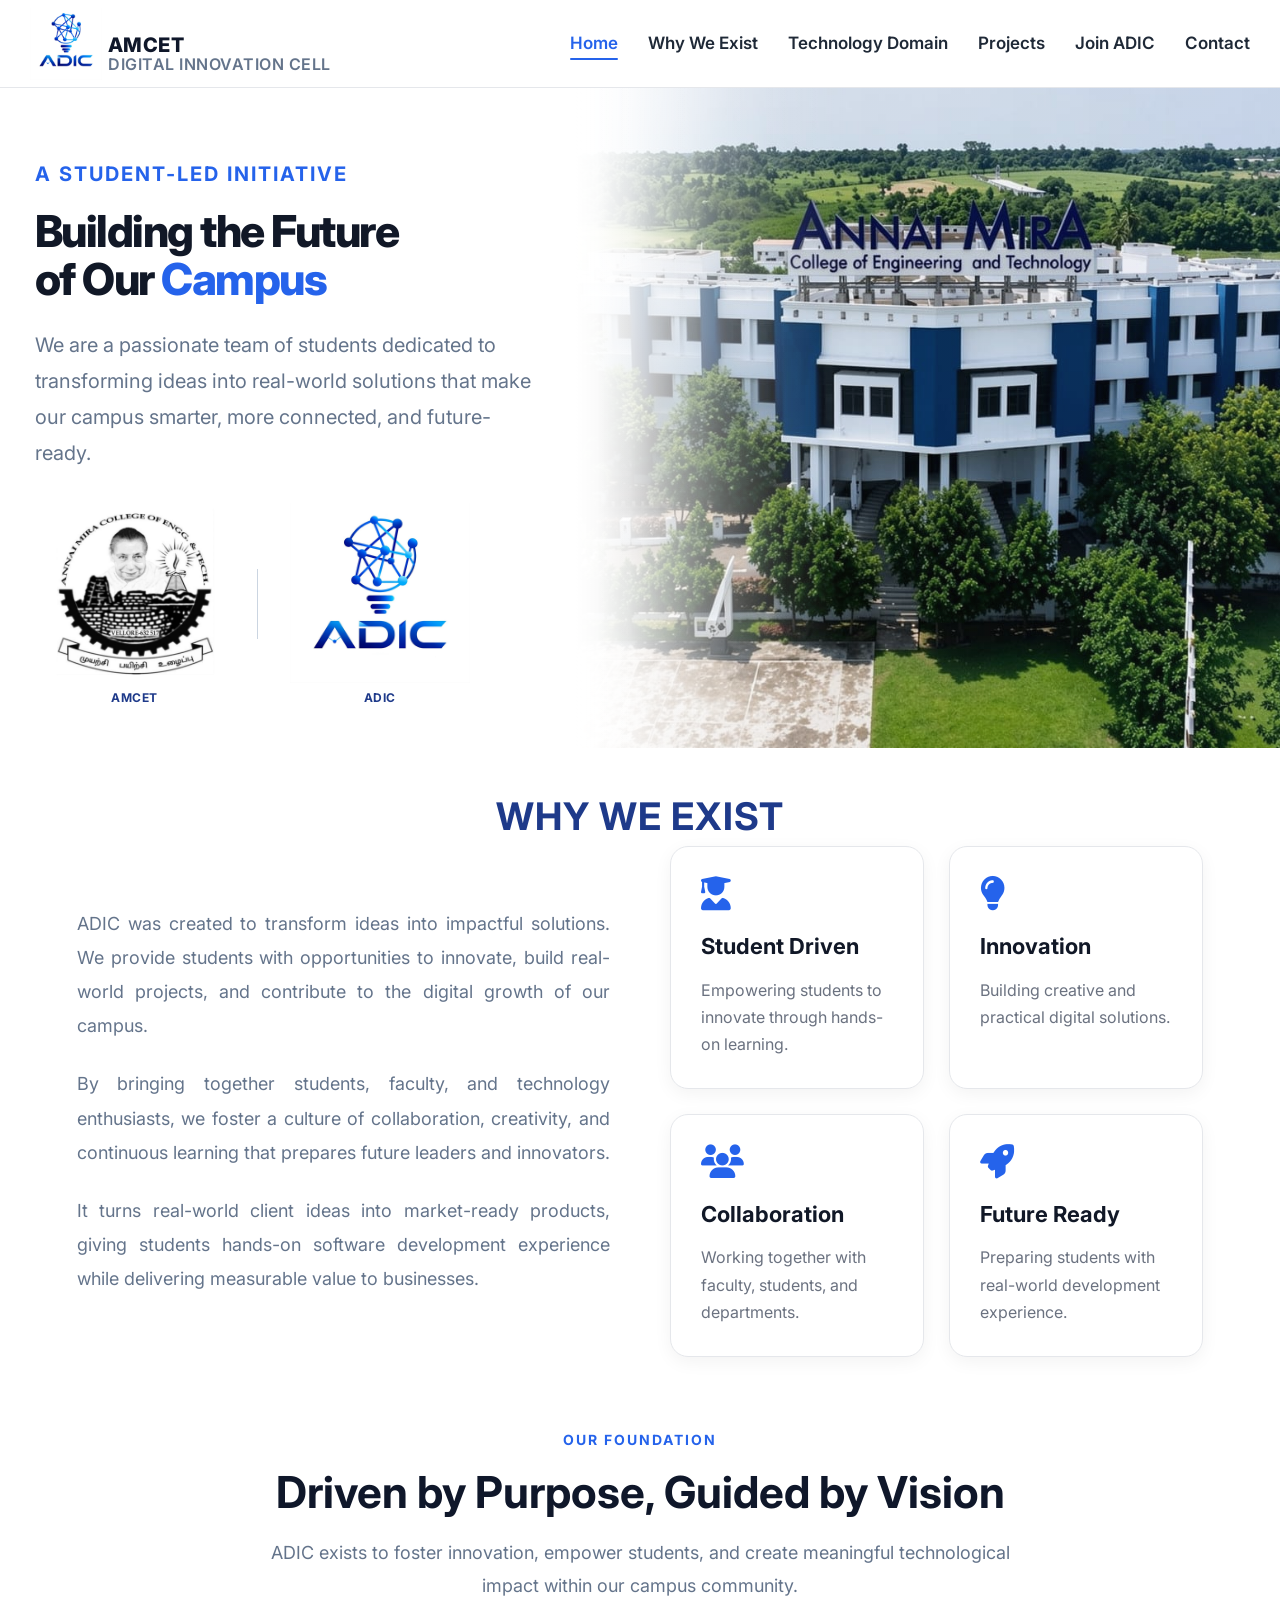
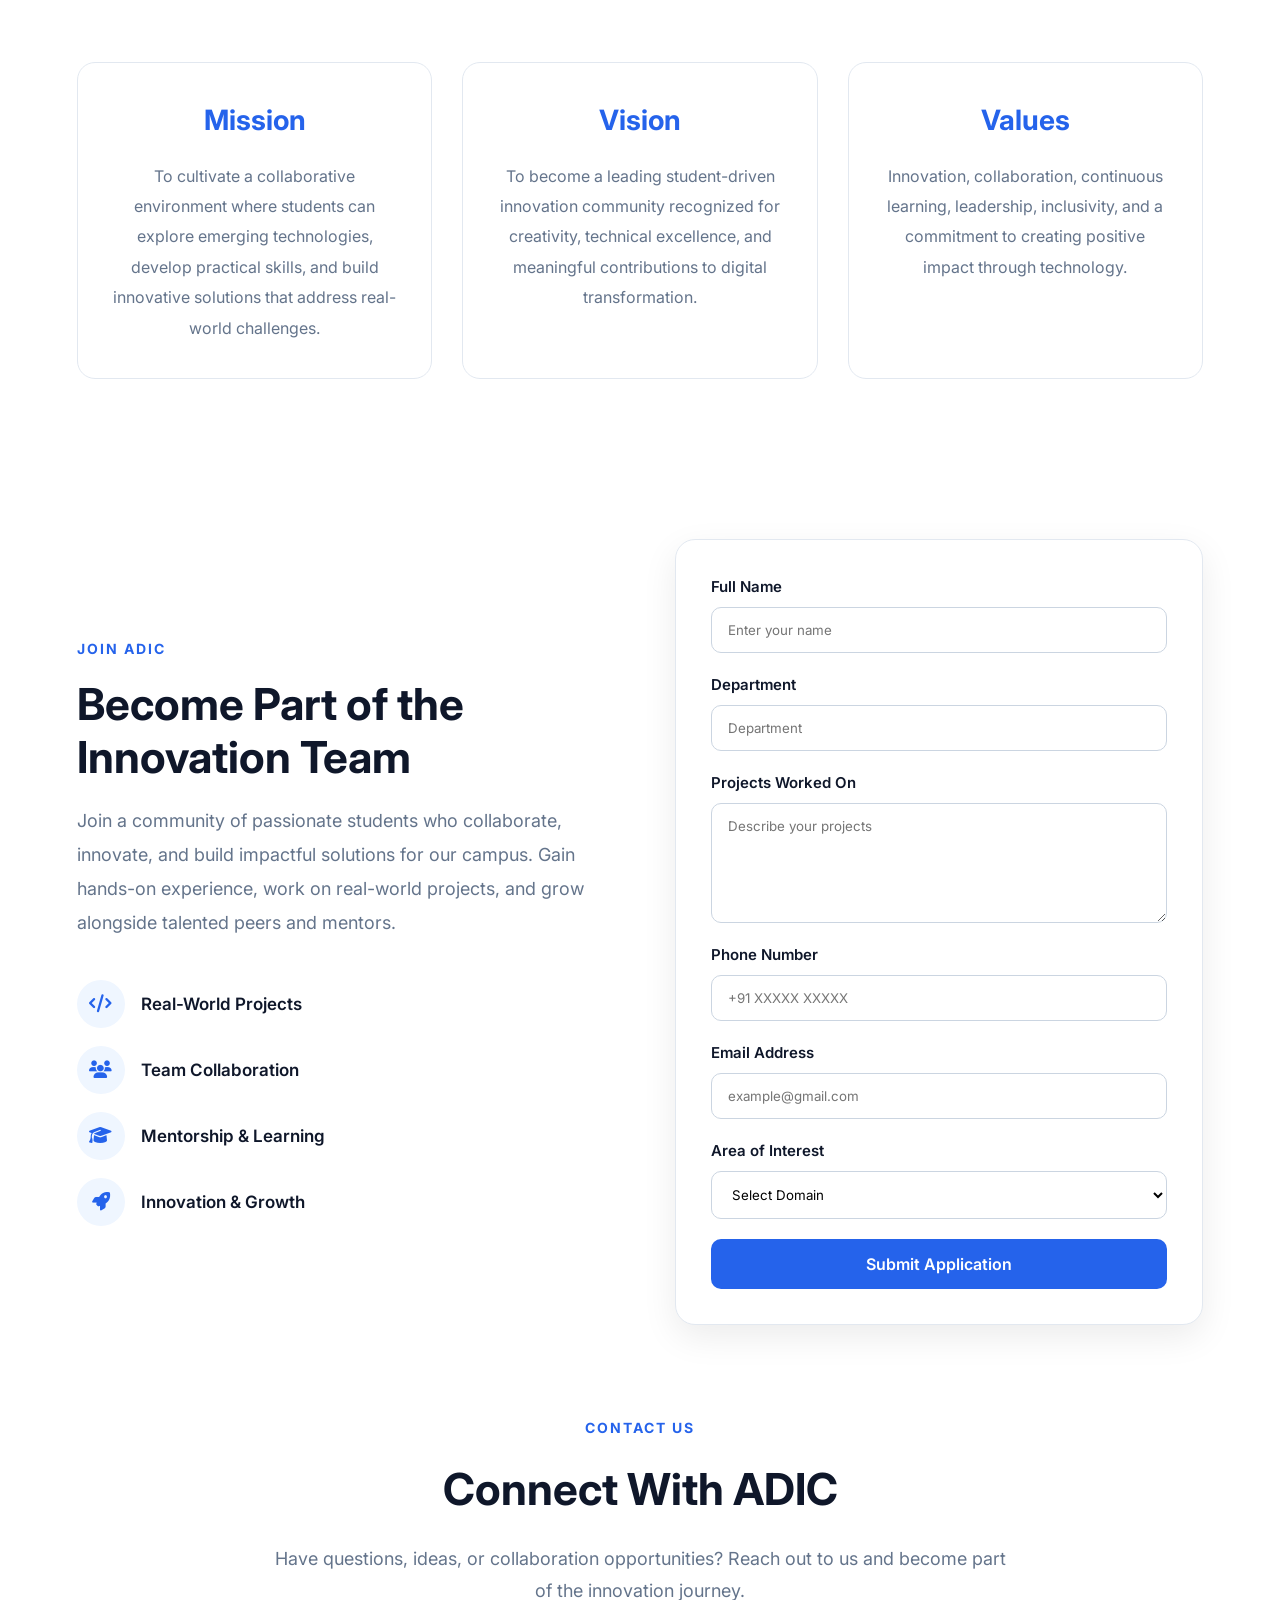
==== index.html @ ab0332ef "Update landing page files" ====
<!DOCTYPE html>
<html lang="en">

<head>
    <meta charset="UTF-8">
    <meta name="viewport" content="width=device-width, initial-scale=1.0">

    <title>AMCET Digital Innovation Cell</title>

    <link rel="preconnect" href="https://fonts.googleapis.com">
    <link rel="preconnect" href="https://fonts.gstatic.com" crossorigin>

    <link rel="stylesheet" href="https://cdnjs.cloudflare.com/ajax/libs/font-awesome/6.5.2/css/all.min.css">

    <link href="https://fonts.googleapis.com/css2?family=Inter:wght@400;500;600;700;800&display=swap" rel="stylesheet">

    <link rel="stylesheet" href="CSS/index.css">
</head>


<body>

    <!-- =========================================================
         NAVBAR
    ========================================================= -->

    <nav class="navbar">

        <div class="logo">

            <img src="assets/logo.jpeg" alt="ADIC Logo" class="adic-logo">

            <div class="logo-text">

                <span class="logo-main">
                    AMCET
                </span>

                <span class="logo-sub">
                    DIGITAL INNOVATION CELL
                </span>

            </div>

        </div>


        <ul class="nav-links">

            <li>
                <a href="#home" class="active">
                    Home
                </a>
            </li>

            <li>
                <a href="#vision">
                    Why We Exist
                </a>
            </li>

            <li>
                <a href="domains.html">
                    Technology Domain
                </a>
            </li>

            <li>
                <a href="Projects.html">
                    Projects
                </a>
            </li>

            <li>
                <a href="#join">
                    Join ADIC
                </a>
            </li>

            <li>
                <a href="#contact">
                    Contact
                </a>
            </li>

        </ul>

    </nav>


    <!-- =========================================================
         HERO
    ========================================================= -->

    <section class="hero" id="home">

        <!-- LEFT CONTENT -->

        <div class="hero-copy">

            <div class="eyebrow">
                A STUDENT-LED INITIATIVE
            </div>

            <h1>
                Building the Future
                <br>
                of Our
                <span class="blue">Campus</span>
            </h1>

            <p>
                We are a passionate team of students dedicated to
                transforming ideas into real-world solutions that
                make our campus smarter, more connected, and future-ready.
            </p>


            <!-- AMCET + ADIC -->

            <div class="logo-partnership">

                <div class="institution-logo">

                    <img src="assets/amcetlogo.jpeg" alt="AMCET Logo">

                    <p>
                        AMCET
                    </p>

                </div>


                <div class="logo-divider"></div>


                <div class="institution-logo">

                    <img src="assets/logo.jpeg" alt="ADIC Logo">

                    <p>
                        ADIC
                    </p>

                </div>

            </div>

        </div>


        <!-- RIGHT IMAGE -->

        <div class="hero-image">

            <img src="assets/building.jpeg" alt="AMCET Campus">

        </div>

    </section>


    <!-- =========================================================
         WHY WE EXIST
    ========================================================= -->

    <section class="why-exist" id="vision">

        <div class="section-title">

            <p>
                WHY WE EXIST
            </p>

        </div>


        <div class="why-container">

            <div class="why-content">

                <p>
                    ADIC was created to transform ideas into impactful solutions.
                    We provide students with opportunities to innovate, build real-world
                    projects, and contribute to the digital growth of our campus.
                </p>

                <p>
                    By bringing together students, faculty, and technology enthusiasts,
                    we foster a culture of collaboration, creativity, and continuous
                    learning that prepares future leaders and innovators.
                </p>

                <p>
                    It turns real-world client ideas into market-ready products,
                    giving students hands-on software development experience while
                    delivering measurable value to businesses.
                </p>

            </div>


            <div class="why-cards">

                <div class="card">

                    <i class="fa-solid fa-user-graduate"></i>

                    <h3>
                        Student Driven
                    </h3>

                    <p>
                        Empowering students to innovate through hands-on learning.
                    </p>

                </div>


                <div class="card">

                    <i class="fa-solid fa-lightbulb"></i>

                    <h3>
                        Innovation
                    </h3>

                    <p>
                        Building creative and practical digital solutions.
                    </p>

                </div>


                <div class="card">

                    <i class="fa-solid fa-users"></i>

                    <h3>
                        Collaboration
                    </h3>

                    <p>
                        Working together with faculty, students, and departments.
                    </p>

                </div>


                <div class="card">

                    <i class="fa-solid fa-rocket"></i>

                    <h3>
                        Future Ready
                    </h3>

                    <p>
                        Preparing students with real-world development experience.
                    </p>

                </div>

            </div>

        </div>

    </section>


    <!-- =========================================================
         PURPOSE
    ========================================================= -->

    <section class="purpose-section" id="purpose">

        <div class="purpose-header">

            <span>
                OUR FOUNDATION
            </span>

            <h2>
                Driven by Purpose, Guided by Vision
            </h2>

            <p>
                ADIC exists to foster innovation, empower students,
                and create meaningful technological impact within
                our campus community.
            </p>

        </div>


        <div class="purpose-content">

            <div class="purpose-item">

                <h3>
                    Mission
                </h3>

                <p>
                    To cultivate a collaborative environment where
                    students can explore emerging technologies,
                    develop practical skills, and build innovative
                    solutions that address real-world challenges.
                </p>

            </div>


            <div class="purpose-item">

                <h3>
                    Vision
                </h3>

                <p>
                    To become a leading student-driven innovation
                    community recognized for creativity, technical
                    excellence, and meaningful contributions to
                    digital transformation.
                </p>

            </div>


            <div class="purpose-item">

                <h3>
                    Values
                </h3>

                <p>
                    Innovation, collaboration, continuous learning,
                    leadership, inclusivity, and a commitment to
                    creating positive impact through technology.
                </p>

            </div>

        </div>

    </section>


    <!-- =========================================================
         JOIN ADIC
    ========================================================= -->

    <section class="join-adic" id="join">

        <div class="join-left">

            <span class="join-tag">
                JOIN ADIC
            </span>

            <h2>
                Become Part of the Innovation Team
            </h2>

            <p>
                Join a community of passionate students who collaborate,
                innovate, and build impactful solutions for our campus.
                Gain hands-on experience, work on real-world projects,
                and grow alongside talented peers and mentors.
            </p>


            <div class="join-benefits">

                <div class="benefit">

                    <i class="fa-solid fa-code"></i>

                    <span>
                        Real-World Projects
                    </span>

                </div>


                <div class="benefit">

                    <i class="fa-solid fa-users"></i>

                    <span>
                        Team Collaboration
                    </span>

                </div>


                <div class="benefit">

                    <i class="fa-solid fa-graduation-cap"></i>

                    <span>
                        Mentorship & Learning
                    </span>

                </div>


                <div class="benefit">

                    <i class="fa-solid fa-rocket"></i>

                    <span>
                        Innovation & Growth
                    </span>

                </div>

            </div>

        </div>


        <div class="join-right">

            <form class="join-form" action="https://formsubmit.co/monikagopi3@gmail.com" method="POST">

                <input type="hidden" name="_captcha" value="false">

                <input type="hidden" name="_next" value="https://developer13amcet.github.io/ADIC-Landing-page/">


                <div class="input-group">

                    <label>
                        Full Name
                    </label>

                    <input type="text" name="Full name" placeholder="Enter your name">

                </div>


                <div class="input-group">

                    <label>
                        Department
                    </label>

                    <input type="text" name="Department" placeholder="Department">

                </div>


                <div class="input-group">

                    <label>
                        Projects Worked On
                    </label>

                    <textarea rows="4" name="projects worked on" placeholder="Describe your projects"></textarea>

                </div>


                <div class="input-group">

                    <label>
                        Phone Number
                    </label>

                    <input type="tel" name="Phone number" placeholder="+91 XXXXX XXXXX">

                </div>


                <div class="input-group">

                    <label>
                        Email Address
                    </label>

                    <input type="email" name="Email" placeholder="example@gmail.com">

                </div>


                <div class="input-group">

                    <label>
                        Area of Interest
                    </label>

                    <select name="Area of interest">

                        <option>
                            Select Domain
                        </option>

                        <option>
                            Web Development
                        </option>

                        <option>
                            UI/UX Design
                        </option>

                        <option>
                            Cloud & DevOps
                        </option>

                        <option>
                            Data Analytics
                        </option>

                        <option>
                            AI & Machine Learning
                        </option>

                    </select>

                </div>


                <button type="submit" class="join-btn">
                    Submit Application
                </button>

            </form>

        </div>

    </section>


    <!-- =========================================================
         CONTACT
    ========================================================= -->

    <section class="contact-section" id="contact">

        <div class="contact-header">

            <span>
                CONTACT US
            </span>

            <h2>
                Connect With ADIC
            </h2>

            <p>
                Have questions, ideas, or collaboration opportunities?
                Reach out to us and become part of the innovation journey.
            </p>

        </div>


        <!-- <div class="contact-grid">

            <div class="contact-box">

                <i class="fas fa-envelope"></i>

                <h3>
                    Email
                </h3>

                <p>

                    <a href="mailto:adic@college.edu">
                        adic@college.edu
                    </a>

                </p>

            </div>


            <div class="contact-box">

                <i class="fas fa-phone"></i>

                <h3>
                    Phone
                </h3>

                <p>

                    <a href="tel:+919999999999">
                        +91 99999 99999
                    </a>

                </p>

            </div>


            <div class="contact-box">

                <i class="fab fa-linkedin"></i>

                <h3>
                    LinkedIn
                </h3>

                <p>

                    <a
                        href="https://linkedin.com"
                        target="_blank"
                        rel="noopener noreferrer"
                    >
                        ADIC Official
                    </a>

                </p>

            </div>

        </div> -->

    </section>

</body>

</html>
---- CSS/index.css ----
/* =========================================================
           RESET
        ========================================================= */

        * {
            margin: 0;
            padding: 0;
            box-sizing: border-box;
        }

        html {
            scroll-behavior: smooth;
            scrollbar-width: none;
        }

        html::-webkit-scrollbar {
            display: none;
        }

        body {
            margin: 0;
            padding: 0;
            font-family: "Inter", sans-serif;
            color: #1f2937;
            background: #ffffff;
            line-height: 1.6;
            overflow-x: hidden;
            scrollbar-width: none;
        }

        body::-webkit-scrollbar {
            display: none;
        }

        button,
        input,
        textarea,
        select {
            font-family: inherit;
        }

        a {
            text-decoration: none;
        }


        /* =========================================================
           NAVBAR
        ========================================================= */

        .navbar {
            position: sticky;
            top: 0;
            z-index: 999;

            width: 100%;
            min-height: 88px;

            display: flex;
            align-items: center;

            padding: 0 30px;

            background: #ffffff;
            border-bottom: 1px solid #e5e7eb;

            overflow: hidden;
        }


        /* =========================================================
           LOGO
        ========================================================= */

        .logo {
            display: flex;
            align-items: flex-end;
            gap: 6px;

            flex-shrink: 0;
            margin-right: 25px;
        }

        .adic-logo {
            width: 72px;
            height: 72px;

            object-fit: contain;
            flex-shrink: 0;
        }

        .logo-text {
            display: flex;
            flex-direction: column;
            justify-content: flex-end;

            padding-bottom: 6px;

            white-space: nowrap;
        }

        .logo-main {
            color: #0f172a;
            font-size: 20px;
            font-weight: 800;

            line-height: 1.05;
            letter-spacing: .4px;
        }

        .logo-sub {
            color: #64748b;
            font-size: 16px;
            font-weight: 600;

            line-height: 1.1;
            letter-spacing: .5px;
        }


        /* =========================================================
           NAVIGATION
        ========================================================= */

        .nav-links {
            display: flex;
            align-items: center;

            gap: 30px;
            margin-left: auto;
            padding: 0;

            list-style: none;
            flex-shrink: 0;
        }

        .nav-links a {
            position: relative;

            color: #1f2937;

            font-size: 17px;
            font-weight: 600;


            white-space: nowrap;

            transition: color .3s ease;
        }

        .nav-links a:hover {
            color: #2563eb;
        }

        .nav-links .active {
            color: #2563eb;
        }

        .nav-links .active::after {
            content: "";

            position: absolute;

            left: 0;
            bottom: -7px;

            width: 100%;
            height: 2px;

            border-radius: 10px;

            background: #2563eb;
        }


        /* =========================================================
           HERO
           
           IMPORTANT:
           No gap between text and image.
        ========================================================= */

        .hero {
            display: grid;

            grid-template-columns: 45% 55%;

            width: 100%;

            min-height: 560px;

            margin: 0;
            padding: 0;

            align-items: stretch;

            overflow: hidden;

            background: #ffffff;
        }


        /* =========================================================
           HERO LEFT CONTENT
        ========================================================= */

        .hero-copy {
            position: relative;
            z-index: 5;

            width: 100%;
            min-width: 0;

            padding: 70px 6%;

            display: flex;
            flex-direction: column;

            justify-content: center;
            align-items: flex-start;

            text-align: left;

            background: #ffffff;
        }

        .eyebrow {
            margin-bottom: 18px;

            color: #2563eb;

            text-transform: uppercase;

            font-size: 20px;
            font-weight: 700;

            letter-spacing: 2px;
        }

        .hero h1 {
            margin: 0 0 24px;

            color: #111827;

            font-size: 44px;
            font-weight: 800;

            line-height: 1.08;
            letter-spacing: -1.5px;
        }

        .blue {
            color: #2563eb;
        }

        .hero-copy>p {
            width: 100%;
            max-width: 580px;

            margin: 0;

            color: #64748b;

            font-size: 20px;
            line-height: 1.8;
        }


        /* =========================================================
           AMCET + ADIC LOGOS
        ========================================================= */

        .logo-partnership {
            display: flex;
            align-items: center;
            justify-content: flex-start;

            gap: 22px;

            margin-top: 32px;
        }

        .institution-logo {
            display: flex;
            flex-direction: column;

            align-items: center;
            justify-content: center;

            text-align: center;
        }

        .institution-logo img {
            width: 200px;
            height: 180px;

            object-fit: contain;

            display: block;

            margin: 0 0 7px;
        }

        .institution-logo p {
            margin: 0;

            color: #1e3a8a;

            font-size: 12px;
            font-weight: 700;

            line-height: 1.3;
            letter-spacing: .5px;

            text-align: center;
        }

        .logo-divider {
            width: 1px;
            height: 70px;

            background: #cbd5e1;

            flex-shrink: 0;
        }


        /* =========================================================
           HERO IMAGE
           
           IMPORTANT:
           Image touches the hero text area directly.
        ========================================================= */

        .hero-image {
            position: relative;

            width: 100%;
            height: 660px;
            min-height: 660px;

            margin: 0;
            padding: 0;

            overflow: hidden;

            background: #ffffff;
        }

        .hero-image img {
            position: absolute;

            inset: 0;

            width: 100%;
            height: 100%;

            max-width: none;

            display: block;

            object-fit: cover;
            object-position: center;

            transform: scale(1.02);

            filter:
                saturate(.88) contrast(.96) brightness(.99);

            transition:
                transform .8s ease,
                filter .8s ease;
        }


        /* =========================================================
           HERO FADE

           The fade starts from the exact left edge of the image,
           which is the same point where the hero text ends.

           It is NOT starting halfway into the image anymore.
        ========================================================= */

        .hero-image::before {
            content: "";

            position: absolute;

            z-index: 2;

            top: 0;
            bottom: 0;
            left: 0;

            width: 38%;

            pointer-events: none;

            background: linear-gradient(90deg,
                    #ffffff 0%,
                    rgba(255, 255, 255, .98) 8%,
                    rgba(255, 255, 255, .88) 20%,
                    rgba(255, 255, 255, .65) 35%,
                    rgba(255, 255, 255, .35) 55%,
                    rgba(255, 255, 255, .10) 78%,
                    transparent 100%);
        }

        .hero-image::after {
            content: "";

            position: absolute;

            z-index: 3;

            inset: 0;

            pointer-events: none;

            background:
                linear-gradient(90deg,
                    rgba(255, 255, 255, .08) 0%,
                    transparent 35%,
                    rgba(37, 99, 235, .025) 100%);
        }

        .hero-image:hover img {
            transform: scale(1.04);

            filter:
                saturate(.94) contrast(1) brightness(1);
        }


        /* =========================================================
           WHY WE EXIST
        ========================================================= */

        .why-exist {
            width: 100%;

            margin: 0;
            padding: 0 6% 60px;

            background: #ffffff;
        }

        .section-title {
            margin: 0;
            padding: 0;
        }

        .section-title p {
            margin-top: 10px;

            text-align: center;

            font-size: 38px;
            font-weight: 700;

            color: #1e3a8a;

            text-transform: uppercase;

            letter-spacing: 1px;
        }

        .why-container {
            max-width: 1300px;

            margin: 0 auto;

            display: flex;

            align-items: center;
            justify-content: space-between;

            gap: 60px;
        }

        .why-content {
            flex: 1;
        }

        .why-content p {
            margin: 0 0 24px;

            font-size: 18px;
            line-height: 1.9;

            color: #64748b;

            text-align: justify;
        }

        .why-content p:last-child {
            margin-bottom: 0;
        }

        .why-cards {
            flex: 1;

            display: grid;

            grid-template-columns: repeat(2, 1fr);

            gap: 25px;
        }

        .card {
            padding: 30px;

            background: #ffffff;

            border: 1px solid #e5e7eb;
            border-radius: 18px;

            box-shadow: 0 5px 18px rgba(0, 0, 0, .05);

            transition: all .35s ease;
        }

        .card:hover {
            transform: translateY(-8px);

            box-shadow:
                0 20px 40px rgba(37, 99, 235, .15);
        }

        .card i {
            margin-bottom: 18px;

            font-size: 34px;

            color: #2563eb;
        }

        .card h3 {
            margin-bottom: 12px;

            font-size: 22px;

            color: #111827;
        }

        .card p {
            font-size: 16px;

            color: #6b7280;

            line-height: 1.7;
        }


        /* =========================================================
           PURPOSE
        ========================================================= */

        .purpose-section {
            width: 100%;

            margin: 0;

            padding: 10px 6% 70px;

            background: #ffffff;
        }

        .purpose-header {
            max-width: 800px;

            margin: 0 auto 60px;

            text-align: center;
        }

        .purpose-header span {
            display: inline-block;

            margin-bottom: 15px;

            color: #2563eb;

            font-size: 14px;
            font-weight: 700;

            letter-spacing: 2px;

            text-transform: uppercase;
        }

        .purpose-header h2 {
            margin-bottom: 18px;

            font-size: 44px;

            color: #0f172a;

            line-height: 1.2;
        }

        .purpose-header p {
            font-size: 18px;

            color: #64748b;

            line-height: 1.8;
        }

        .purpose-content {
            max-width: 1300px;

            margin: auto;

            display: grid;

            grid-template-columns: repeat(3, 1fr);

            gap: 30px;
        }

        .purpose-item {
            padding: 35px;

            background: #ffffff;

            border: 1px solid #e2e8f0;

            border-radius: 18px;

            display: flex;
            flex-direction: column;

            align-items: center;

            text-align: center;

            transition: all .35s ease;
        }

        .purpose-item:hover {
            transform: translateY(-10px);

            box-shadow:
                0 20px 40px rgba(37, 99, 235, .12);
        }

        .purpose-item h3 {
            margin-bottom: 18px;

            font-size: 28px;

            color: #2563eb;
        }

        .purpose-item p {
            color: #64748b;

            line-height: 1.9;

            font-size: 16px;
        }


        /* =========================================================
           JOIN ADIC
        ========================================================= */

        .join-adic {
            width: 100%;
            max-width: 1400px;

            margin: auto;

            padding: 90px 6%;

            background: #ffffff;

            display: grid;

            grid-template-columns: 1fr 1fr;

            gap: 70px;

            align-items: center;
        }

        .join-left {
            width: 100%;

            display: flex;
            flex-direction: column;

            justify-content: center;
            align-items: flex-start;
        }

        .join-tag {
            display: inline-block;

            margin-bottom: 18px;

            color: #2563eb;

            font-size: 14px;
            font-weight: 700;

            letter-spacing: 2px;

            text-transform: uppercase;
        }

        .join-left h2 {
            margin-bottom: 20px;

            font-size: 44px;

            color: #0f172a;

            line-height: 1.2;
        }

        .join-left p {
            margin-bottom: 40px;

            font-size: 18px;

            color: #64748b;

            line-height: 1.9;
        }

        .join-benefits {
            display: grid;

            gap: 18px;
        }

        .benefit {
            display: flex;

            align-items: center;

            gap: 16px;

            font-size: 17px;
            font-weight: 600;

            color: #0f172a;
        }

        .benefit i {
            width: 48px;
            height: 48px;

            border-radius: 50%;

            display: flex;

            justify-content: center;
            align-items: center;

            background: #eff6ff;

            color: #2563eb;

            font-size: 18px;

            flex-shrink: 0;
        }

        .join-right {
            width: 100%;

            padding: 35px;

            background: #ffffff;

            border: 1px solid #e2e8f0;

            border-radius: 20px;

            box-shadow:
                0 12px 35px rgba(0, 0, 0, .08);

            transition: all .35s ease;
        }

        .join-form {
            display: flex;
            flex-direction: column;

            gap: 20px;
        }

        .input-group {
            display: flex;
            flex-direction: column;
        }

        .input-group label {
            margin-bottom: 8px;

            font-size: 15px;
            font-weight: 600;

            color: #0f172a;
        }

        .input-group input,
        .input-group textarea,
        .input-group select {
            width: 100%;

            padding: 14px 16px;

            border: 1px solid #cbd5e1;

            border-radius: 10px;

            background: #ffffff;

            outline: none;

            transition: .3s;
        }

        .input-group textarea {
            resize: vertical;

            min-height: 120px;
        }

        .input-group input:focus,
        .input-group textarea:focus,
        .input-group select:focus {
            border-color: #2563eb;

            box-shadow:
                0 0 0 4px rgba(37, 99, 235, .12);
        }

        .join-btn {
            width: 100%;

            padding: 15px;

            border: none;

            border-radius: 10px;

            background: #2563eb;

            color: #ffffff;

            font-size: 16px;
            font-weight: 600;

            cursor: pointer;

            transition: .3s;
        }

        .join-btn:hover {
            background: #1d4ed8;

            transform: translateY(-3px);
        }


        /* =========================================================
           CONTACT
        ========================================================= */

        .contact-section {
            width: 100%;

            margin: 0;

            padding: 0 6% 70px;

            background: #ffffff;
        }

        .contact-header {
            max-width: 750px;

            margin: 0 auto 60px;

            text-align: center;
        }

        .contact-header span {
            display: inline-block;

            margin-bottom: 15px;

            color: #2563eb;

            font-size: 14px;
            font-weight: 700;

            letter-spacing: 2px;

            text-transform: uppercase;
        }

        .contact-header h2 {
            margin-bottom: 18px;

            font-size: 44px;

            color: #0f172a;
        }

        .contact-header p {
            font-size: 18px;

            color: #64748b;

            line-height: 1.8;
        }

        .contact-grid {
            max-width: 1200px;

            margin: auto;

            display: grid;

            grid-template-columns: repeat(3, 1fr);

            gap: 28px;
        }

        .contact-box {
            padding: 35px 25px;

            background: #ffffff;

            border: 1px solid #e2e8f0;

            border-radius: 18px;

            text-align: center;

            box-shadow:
                0 6px 18px rgba(0, 0, 0, .05);

            transition: all .35s ease;
        }

        .contact-box:hover {
            transform: translateY(-8px);

            box-shadow:
                0 20px 40px rgba(37, 99, 235, .12);
        }

        .contact-box i {
            width: 70px;
            height: 70px;

            margin: auto auto 20px;

            border-radius: 50%;

            background: #eff6ff;

            color: #2563eb;

            display: flex;

            justify-content: center;
            align-items: center;

            font-size: 28px;
        }

        .contact-box h3 {
            margin-bottom: 12px;

            font-size: 22px;

            color: #0f172a;
        }

        .contact-box a {
            color: #64748b;

            font-size: 16px;

            word-break: break-word;

            transition: color .3s ease;
        }

        .contact-box a:hover {
            color: #2563eb;
        }


        /* =========================================================
           ANIMATION
        ========================================================= */

        @keyframes fadeUp {

            from {
                opacity: 0;

                transform:
                    translateY(30px);
            }

            to {
                opacity: 1;

                transform:
                    translateY(0);
            }
        }

        .why-content,
        .why-cards,
        .purpose-item,
        .contact-box,
        .join-left,
        .join-right {
            animation:
                fadeUp .8s ease both;
        }


        /* =========================================================
           TABLET / LAPTOP
        ========================================================= */

        @media (max-width: 1200px) {

            .navbar {
                padding: 0 20px;
            }

            .logo {
                margin-right: 18px;
            }

            .adic-logo {
                width: 62px;
                height: 62px;
            }

            .logo-main {
                font-size: 16px;
            }

            .logo-sub {
                font-size: 9px;
            }

            .nav-links {
                gap: 14px;
            }

            .nav-links a {
                font-size: 13px;
            }

            .hero {
                grid-template-columns: 44% 56%;
                min-height: 520px;
            }

            .hero-copy {
                padding: 60px 5%;
            }

            .hero h1 {
                font-size: 50px;
            }

            .hero-copy>p {
                font-size: 17px;
                max-width: 520px;
            }

            .hero-image {
                height: 520px;
                min-height: 520px;
            }
        }


        /* =========================================================
           TABLET
        ========================================================= */

        @media (max-width: 992px) {

            .navbar {
                min-height: 75px;
                padding: 10px 18px;
            }

            .logo {
                margin-right: 12px;
            }

            .adic-logo {
                width: 52px;
                height: 52px;
            }

            .logo-main {
                font-size: 14px;
            }

            .logo-sub {
                font-size: 8px;
            }

            .nav-links {
                gap: 11px;
            }

            .nav-links a {
                font-size: 11px;
            }

            .hero {
                grid-template-columns: 1fr 1fr;
                min-height: 480px;
            }

            .hero-copy {
                padding: 50px 6%;
            }

            .eyebrow {
                font-size: 12px;
                letter-spacing: 1.5px;
            }

            .hero h1 {
                font-size: 42px;
                letter-spacing: -1px;
            }

            .hero-copy>p {
                font-size: 16px;
                line-height: 1.7;
            }

            .logo-partnership {
                gap: 16px;
                margin-top: 25px;
            }

            .institution-logo img {
                width: 75px;
                height: 52px;
            }

            .institution-logo p {
                font-size: 11px;
            }

            .logo-divider {
                height: 60px;
            }

            .hero-image {
                height: 480px;
                min-height: 480px;
            }

            .hero-image::before {
                width: 35%;
            }

            .why-container {
                flex-direction: column;

                text-align: center;

                gap: 40px;
            }

            .why-content {
                width: 100%;
            }

            .why-content p {
                text-align: center;
            }

            .why-cards {
                width: 100%;
            }

            .purpose-content {
                grid-template-columns: 1fr;

                max-width: 650px;
            }

            .purpose-header h2 {
                font-size: 38px;
            }

            .join-adic {
                grid-template-columns: 1fr;

                gap: 50px;

                padding: 70px 5%;
            }

            .join-left {
                text-align: center;

                align-items: center;

                max-width: 700px;

                margin: 0 auto;
            }

            .join-left p {
                text-align: center;
            }

            .join-benefits {
                width: fit-content;

                text-align: left;
            }

            .join-right {
                max-width: 700px;

                margin: auto;
            }

            .contact-grid {
                grid-template-columns: repeat(2, 1fr);
            }
        }


        /* =========================================================
           MOBILE
        ========================================================= */

        @media (max-width: 768px) {

            .navbar {
                flex-direction: column;

                min-height: auto;

                padding: 10px 15px;

                gap: 8px;

                overflow: visible;
            }

            .logo {
                width: 100%;

                justify-content: center;

                margin: 0;
            }

            .adic-logo {
                width: 50px;
                height: 42px;
            }

            .logo-text {
                padding-bottom: 0;
            }

            .logo-main {
                font-size: 15px;
            }

            .logo-sub {
                font-size: 8px;
            }

            .nav-links {
                width: 100%;

                justify-content: center;

                flex-wrap: wrap;

                gap: 8px 15px;

                margin: 0;
            }

            .nav-links a {
                font-size: 12px;
            }


            /* HERO */

            .hero {
                display: flex;

                flex-direction: column;

                width: 100%;

                min-height: auto;

                padding: 0;

                margin: 0;

                text-align: center;

                align-items: center;

                overflow: hidden;
            }

            .hero-copy {
                width: 100%;

                padding: 60px 20px 45px;

                align-items: center;

                justify-content: center;

                text-align: center;
            }

            .eyebrow {
                width: 100%;

                text-align: center;

                margin-bottom: 16px;
            }

            .hero h1 {
                width: 100%;

                max-width: 600px;

                margin: 0 auto 20px;

                font-size: 40px;

                line-height: 1.1;

                text-align: center;
            }

            .hero-copy>p {
                width: 100%;

                max-width: 560px;

                margin: 0 auto;

                font-size: 16px;

                line-height: 1.8;

                text-align: center;
            }

            .logo-partnership {
                width: 100%;

                justify-content: center;

                margin: 30px auto 0;

                gap: 20px;
            }

            .institution-logo img {
                width: 90px;
                height: 60px;
            }

            .institution-logo p {
                font-size: 11px;
            }

            .logo-divider {
                height: 70px;
            }


            /* MOBILE IMAGE */

            .hero-image {
                width: 100%;

                height: 320px;

                min-height: 320px;

                display: block;

                order: 2;

                margin: 0;
                padding: 0;
            }

            .hero-image img {
                width: 100%;
                height: 100%;

                object-fit: cover;

                object-position: center;

                transform: scale(1.01);
            }

            .hero-image::before {
                top: 0;
                left: 0;

                right: 0;

                bottom: auto;

                width: 100%;

                height: 22%;

                background: linear-gradient(180deg,
                        #ffffff 0%,
                        rgba(255, 255, 255, .75) 25%,
                        rgba(255, 255, 255, .25) 60%,
                        transparent 100%);
            }

            .hero-image::after {
                background:
                    linear-gradient(180deg,
                        rgba(255, 255, 255, .08),
                        transparent 35%);
            }


            /* WHY */

            .why-exist {
                margin: 0;

                padding:
                    0 20px 70px;
            }

            .section-title {
                margin: 0;
                padding: 0;
            }

            .section-title p {
                margin:
                    0 0 40px;

                font-size: 34px;
            }

            .why-content p {
                font-size: 16px;

                line-height: 1.8;
            }

            .why-cards {
                grid-template-columns: 1fr;

                gap: 18px;
            }

            .card {
                padding: 25px;

                text-align: center;
            }

            .card h3 {
                font-size: 20px;
            }

            .card p {
                font-size: 15px;
            }


            /* PURPOSE */

            .purpose-section {
                padding: 70px 20px;
            }

            .purpose-header {
                margin-bottom: 40px;
            }

            .purpose-header h2 {
                font-size: 32px;
            }

            .purpose-header p {
                font-size: 16px;
            }

            .purpose-item {
                padding: 28px;
            }

            .purpose-item h3 {
                font-size: 24px;
            }

            .purpose-item p {
                font-size: 15px;
            }


            /* JOIN */

            .join-adic {
                padding: 70px 20px;
            }

            .join-left h2 {
                font-size: 34px;
            }

            .join-left p {
                font-size: 16px;
            }

            .join-right {
                padding: 25px;
            }

            .join-form {
                gap: 16px;
            }


            /* CONTACT */

            .contact-section {
                padding: 70px 20px;
            }

            .contact-header {
                margin-bottom: 40px;
            }

            .contact-header h2 {
                font-size: 34px;
            }

            .contact-header p {
                font-size: 16px;
            }

            .contact-grid {
                grid-template-columns: 1fr;

                gap: 20px;
            }

            .contact-box {
                padding: 28px;
            }
        }


        /* =========================================================
           SMALL MOBILE
        ========================================================= */

        @media (max-width: 480px) {

            .navbar {
                padding: 10px 12px;
            }

            .adic-logo {
                width: 45px;
                height: 38px;
            }

            .logo {
                gap: 7px;
            }

            .logo-main {
                font-size: 13px;
            }

            .logo-sub {
                font-size: 7px;
            }

            .nav-links {
                gap: 8px 12px;
            }

            .nav-links a {
                font-size: 11px;
            }

            .hero-copy {
                padding: 50px 16px 40px;
            }

            .eyebrow {
                font-size: 11px;

                letter-spacing: 1.3px;
            }

            .hero h1 {
                font-size: 34px;

                max-width: 350px;

                letter-spacing: -.8px;
            }

            .hero-copy>p {
                font-size: 15px;

                max-width: 340px;

                line-height: 1.75;
            }

            .logo-partnership {
                gap: 14px;

                margin-top: 25px;
            }

            .institution-logo img {
                width: 78px;
                height: 55px;
            }

            .institution-logo p {
                font-size: 10px;
            }

            .logo-divider {
                height: 65px;
            }

            .hero-image {
                height: 270px;
                min-height: 270px;
            }

            .hero-image::before {
                height: 18%;
            }

            .why-exist {
                padding: 0 16px 60px;
            }

            .section-title p {
                margin-bottom: 35px;

                font-size: 28px;
            }

            .why-content p {
                font-size: 15px;
            }

            .card {
                padding: 22px;
            }

            .purpose-section {
                padding: 60px 16px;
            }

            .purpose-header h2 {
                font-size: 28px;
            }

            .purpose-item {
                padding: 24px;
            }

            .join-adic {
                padding: 60px 16px;
            }

            .join-left h2 {
                font-size: 28px;
            }

            .join-left p {
                font-size: 15px;
            }

            .benefit {
                font-size: 15px;

                gap: 12px;
            }

            .benefit i {
                width: 40px;
                height: 40px;

                font-size: 16px;
            }

            .join-right {
                padding: 20px;
            }

            .join-btn {
                font-size: 15px;
            }

            .contact-section {
                padding: 60px 16px;
            }

            .contact-header h2 {
                font-size: 28px;
            }

            .contact-box {
                padding: 24px;
            }

            .contact-box i {
                width: 60px;
                height: 60px;

                font-size: 24px;
            }

            .contact-box h3 {
                font-size: 20px;
            }

            .contact-box a {
                font-size: 15px;
            }
        }


        /* =========================================================
           EXTRA SMALL
        ========================================================= */

        @media (max-width: 360px) {

            .logo-main {
                font-size: 12px;
            }

            .logo-sub {
                font-size: 6px;
            }

            .nav-links {
                gap: 7px 9px;
            }

            .nav-links a {
                font-size: 10px;
            }

            .hero-copy {
                padding: 45px 14px 35px;
            }

            .hero h1 {
                font-size: 30px;
            }

            .hero-copy>p {
                font-size: 14px;
            }

            .logo-partnership {
                gap: 10px;
            }

            .institution-logo img {
                width: 70px;
                height: 50px;
            }

            .institution-logo p {
                font-size: 9px;
            }

            .logo-divider {
                height: 60px;
            }

            .hero-image {
                height: 250px;
                min-height: 250px;
            }

            .section-title p,
            .purpose-header h2,
            .contact-header h2,
            .join-left h2 {
                font-size: 26px;
            }

            .why-content p,
            .purpose-header p,
            .contact-header p,
            .join-left p {
                font-size: 15px;
            }

            .card,
            .purpose-item,
            .contact-box {
                padding: 20px;
            }
        }
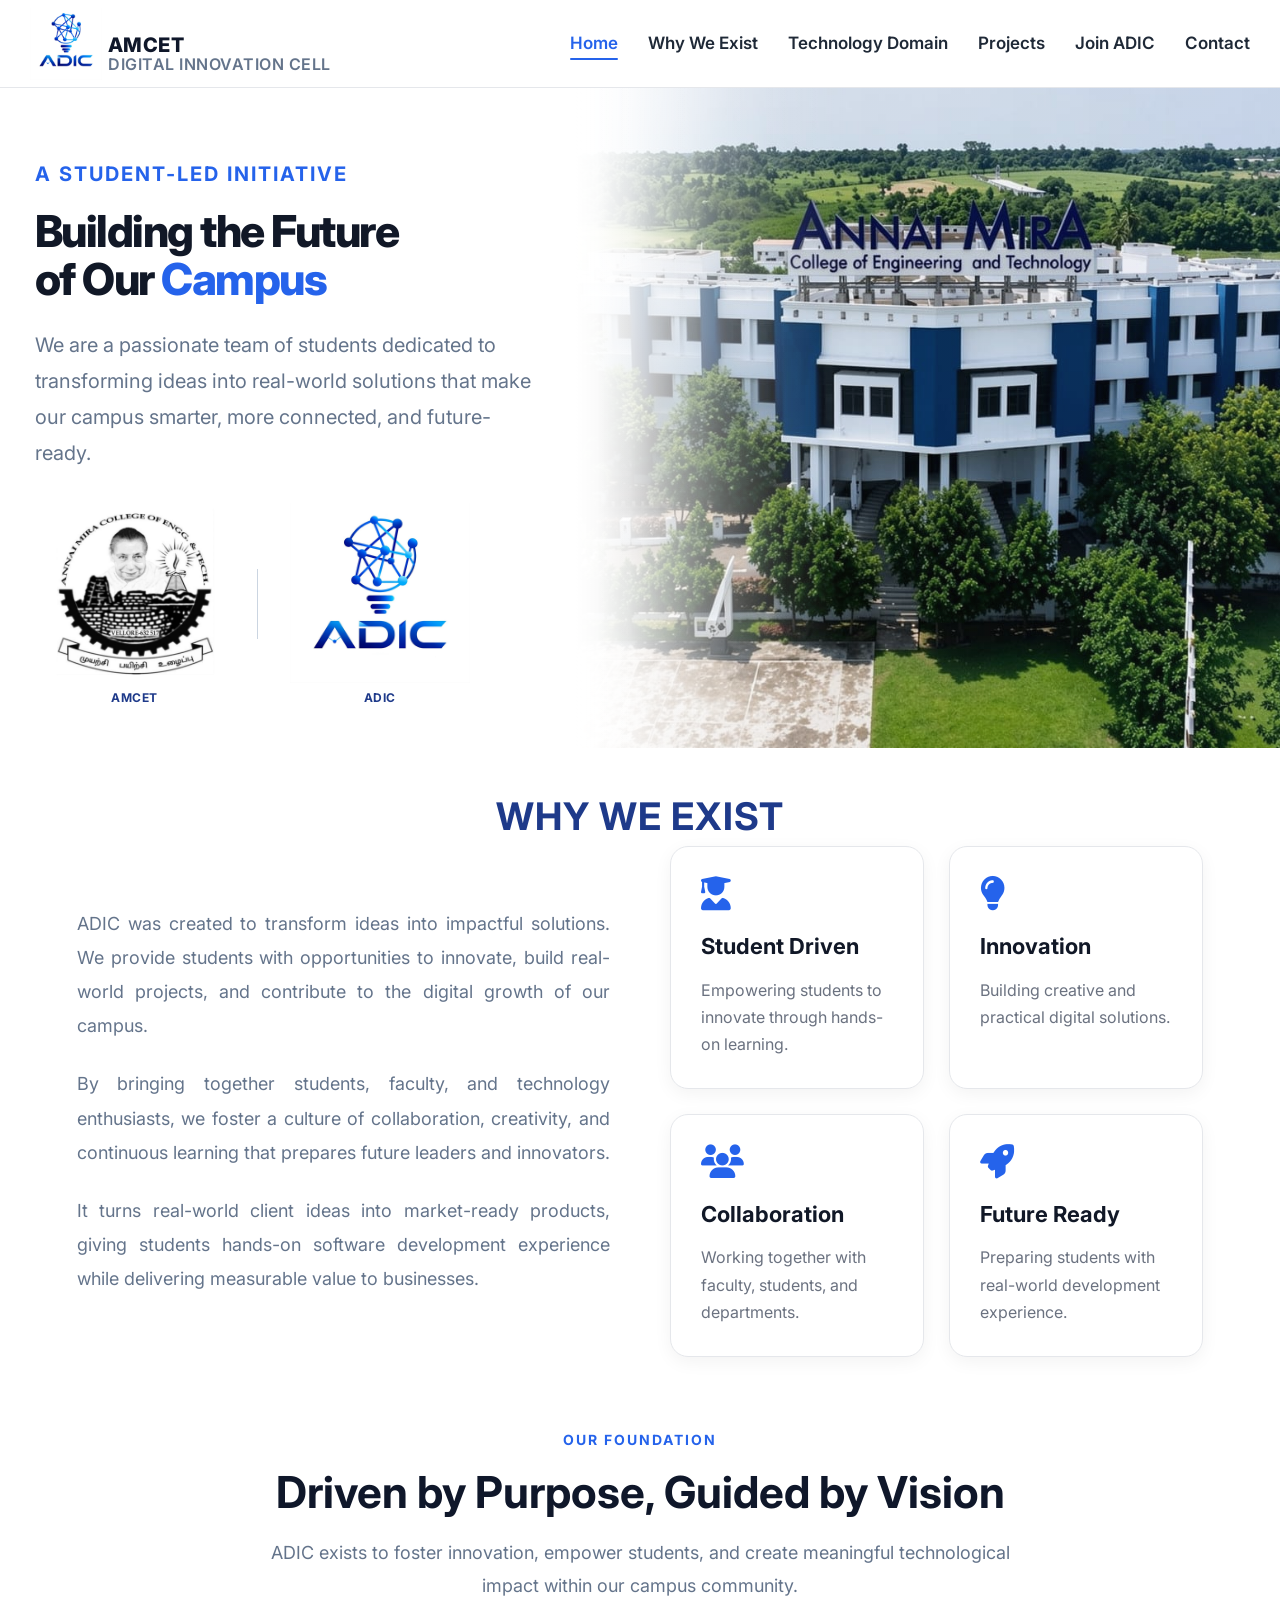
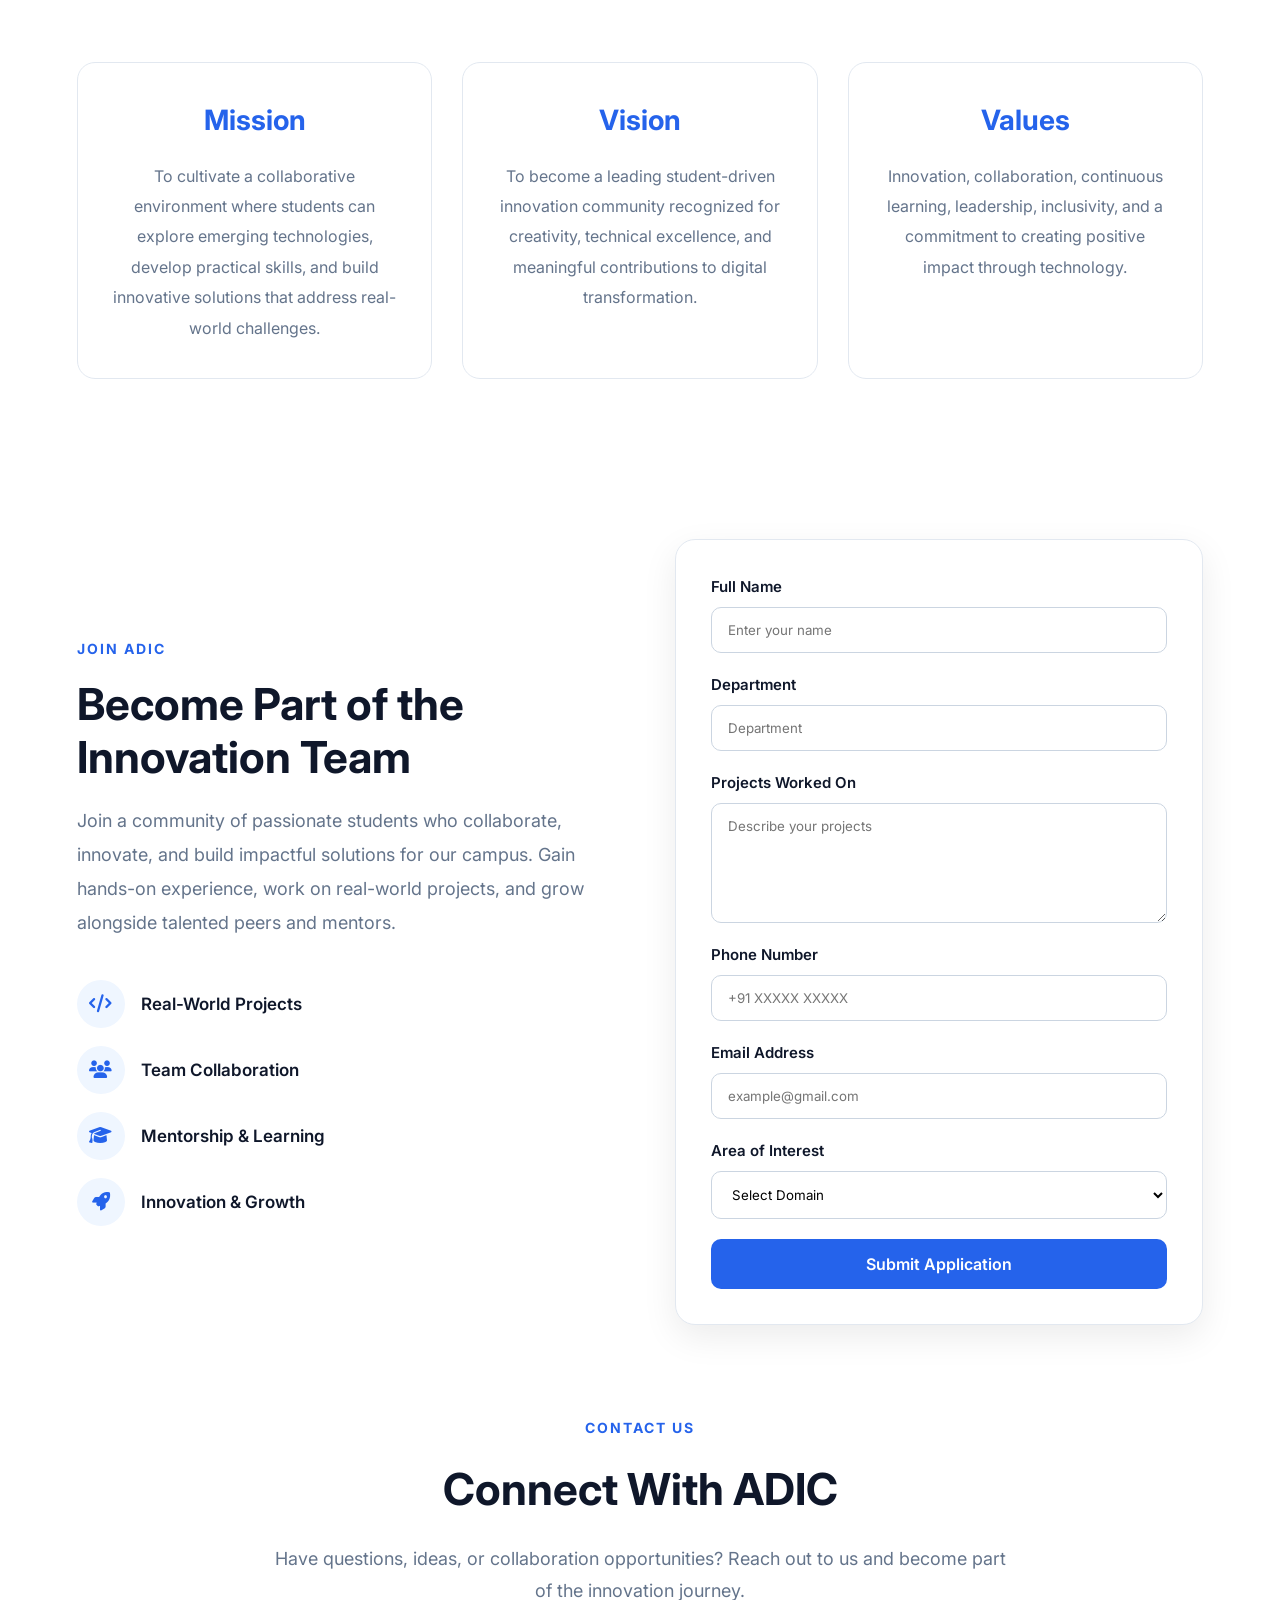
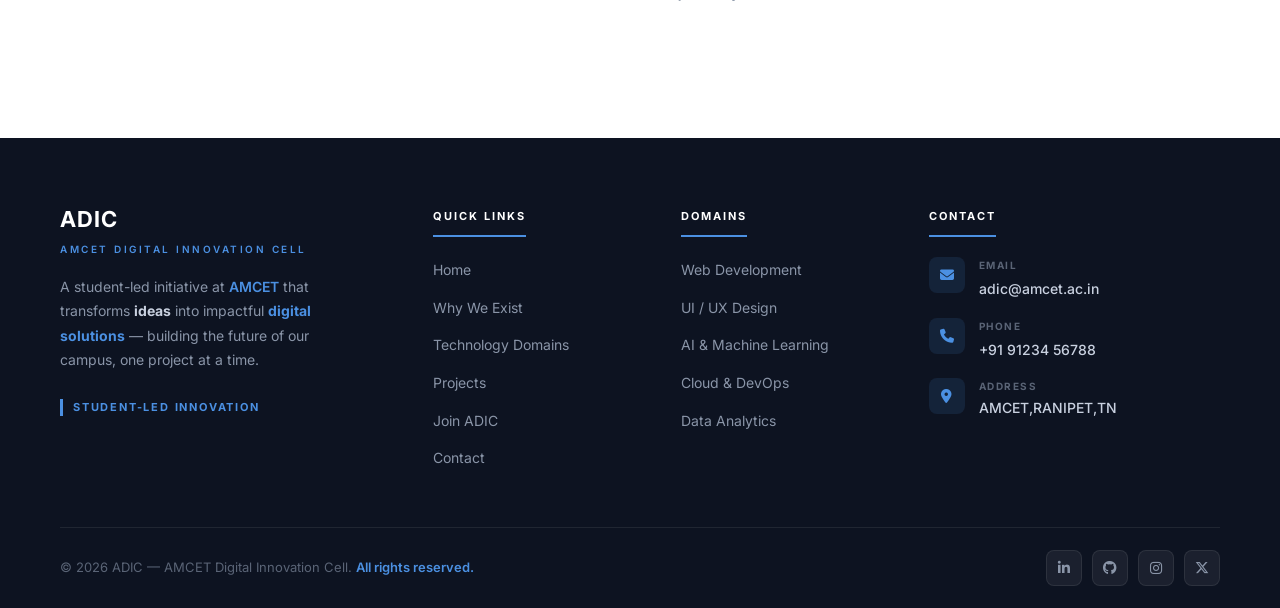
==== commit e66a5458: "Complete landing page changes" ====
--- a/index.html
+++ b/index.html
@@ -554,73 +554,113 @@
             </p>
 
         </div>
-
-
-        <!-- <div class="contact-grid">
-
-            <div class="contact-box">
-
-                <i class="fas fa-envelope"></i>
-
-                <h3>
-                    Email
-                </h3>
-
+    </section>
+
+
+
+    <footer class="site-footer">
+
+        <div class="footer-grid">
+
+            <!-- Brand -->
+            <div class="footer-brand">
+                <div class="footer-logo-name">ADIC</div>
+                <div class="footer-logo-sub">AMCET Digital Innovation Cell</div>
                 <p>
-
-                    <a href="mailto:adic@college.edu">
-                        adic@college.edu
-                    </a>
-
+                    A student-led initiative at <a href="#">AMCET</a> that
+                    transforms <strong style="color:#c9d1e0;">ideas</strong> into impactful
+                    <strong style="color:#4b90e2;">digital solutions</strong> &mdash;
+                    building the future of our campus, one project at a time.
                 </p>
-
-            </div>
-
-
-            <div class="contact-box">
-
-                <i class="fas fa-phone"></i>
-
-                <h3>
-                    Phone
-                </h3>
-
-                <p>
-
-                    <a href="tel:+919999999999">
-                        +91 99999 99999
-                    </a>
-
-                </p>
-
-            </div>
-
-
-            <div class="contact-box">
-
-                <i class="fab fa-linkedin"></i>
-
-                <h3>
-                    LinkedIn
-                </h3>
-
-                <p>
-
-                    <a
-                        href="https://linkedin.com"
-                        target="_blank"
-                        rel="noopener noreferrer"
-                    >
-                        ADIC Official
-                    </a>
-
-                </p>
-
-            </div>
-
-        </div> -->
-
-    </section>
+                <div class="footer-tagline">Student-Led Innovation</div>
+            </div>
+
+            <!-- Quick Links -->
+            <div class="footer-col">
+                <h4>Quick Links</h4>
+                <ul>
+                    <li><a href="#">Home</a></li>
+                    <li><a href="#why">Why We Exist</a></li>
+                    <li><a href="#domains">Technology Domains</a></li>
+                    <li><a href="#projects">Projects</a></li>
+                    <li><a href="#join">Join ADIC</a></li>
+                    <li><a href="#contact">Contact</a></li>
+                </ul>
+            </div>
+
+            <!-- Domains -->
+            <div class="footer-col">
+                <h4>Domains</h4>
+                <ul>
+                    <li><a href="#domains">Web Development</a></li>
+                    <li><a href="#domains">UI / UX Design</a></li>
+                    <li><a href="#domains">AI &amp; Machine Learning</a></li>
+                    <li><a href="#domains">Cloud &amp; DevOps</a></li>
+                    <li><a href="#domains">Data Analytics</a></li>
+                </ul>
+            </div>
+
+            <!-- Contact -->
+            <div class="footer-col">
+                <h4>Contact</h4>
+                <div class="footer-contact-list">
+
+                    <div class="footer-contact-item">
+                        <div class="footer-contact-icon">
+                            <i class="fas fa-envelope"></i>
+                        </div>
+                        <div class="footer-contact-info">
+                            <span>Email</span>
+                            <a href="mailto:adic@amcet.ac.in">adic@amcet.ac.in</a>
+                        </div>
+                    </div>
+
+                    <div class="footer-contact-item">
+                        <div class="footer-contact-icon">
+                            <i class="fas fa-phone"></i>
+                        </div>
+                        <div class="footer-contact-info">
+                            <span>Phone</span>
+                            <a href="tel:+919123456788">+91 91234 56788</a>
+                        </div>
+                    </div>
+
+                    <div class="footer-contact-item">
+                        <div class="footer-contact-icon">
+                            <i class="fas fa-location-dot"></i>
+                        </div>
+                        <div class="footer-contact-info">
+                            <span>Address</span>
+                            <p>AMCET,RANIPET,TN </p>
+                        </div>
+                    </div>
+
+                </div>
+            </div>
+
+        </div>
+
+        <!-- Bottom bar -->
+        <div class="footer-bottom">
+            <p>&copy; 2026 ADIC &mdash; AMCET Digital Innovation Cell. <span>All rights reserved.</span></p>
+            <div class="footer-socials">
+                <a href="https://linkedin.com" target="_blank" rel="noopener noreferrer" title="LinkedIn">
+                    <i class="fab fa-linkedin-in"></i>
+                </a>
+                <a href="https://github.com" target="_blank" rel="noopener noreferrer" title="GitHub">
+                    <i class="fab fa-github"></i>
+                </a>
+                <a href="https://instagram.com" target="_blank" rel="noopener noreferrer" title="Instagram">
+                    <i class="fab fa-instagram"></i>
+                </a>
+                <a href="https://twitter.com" target="_blank" rel="noopener noreferrer" title="X / Twitter">
+                    <i class="fab fa-x-twitter"></i>
+                </a>
+            </div>
+        </div>
+
+    </footer>
+
 
 </body>
 
--- a/CSS/index.css
+++ b/CSS/index.css
@@ -1,380 +1,379 @@
-
-        /* =========================================================
+/* =========================================================
            RESET
         ========================================================= */
 
-        * {
-            margin: 0;
-            padding: 0;
-            box-sizing: border-box;
-        }
-
-        html {
-            scroll-behavior: smooth;
-            scrollbar-width: none;
-        }
-
-        html::-webkit-scrollbar {
-            display: none;
-        }
-
-        body {
-            margin: 0;
-            padding: 0;
-            font-family: "Inter", sans-serif;
-            color: #1f2937;
-            background: #ffffff;
-            line-height: 1.6;
-            overflow-x: hidden;
-            scrollbar-width: none;
-        }
-
-        body::-webkit-scrollbar {
-            display: none;
-        }
-
-        button,
-        input,
-        textarea,
-        select {
-            font-family: inherit;
-        }
-
-        a {
-            text-decoration: none;
-        }
-
-
-        /* =========================================================
+* {
+    margin: 0;
+    padding: 0;
+    box-sizing: border-box;
+}
+
+html {
+    scroll-behavior: smooth;
+    scrollbar-width: none;
+}
+
+html::-webkit-scrollbar {
+    display: none;
+}
+
+body {
+    margin: 0;
+    padding: 0;
+    font-family: "Inter", sans-serif;
+    color: #1f2937;
+    background: #ffffff;
+    line-height: 1.6;
+    overflow-x: hidden;
+    scrollbar-width: none;
+}
+
+body::-webkit-scrollbar {
+    display: none;
+}
+
+button,
+input,
+textarea,
+select {
+    font-family: inherit;
+}
+
+a {
+    text-decoration: none;
+}
+
+
+/* =========================================================
            NAVBAR
         ========================================================= */
 
-        .navbar {
-            position: sticky;
-            top: 0;
-            z-index: 999;
-
-            width: 100%;
-            min-height: 88px;
-
-            display: flex;
-            align-items: center;
-
-            padding: 0 30px;
-
-            background: #ffffff;
-            border-bottom: 1px solid #e5e7eb;
-
-            overflow: hidden;
-        }
-
-
-        /* =========================================================
+.navbar {
+    position: sticky;
+    top: 0;
+    z-index: 999;
+
+    width: 100%;
+    min-height: 88px;
+
+    display: flex;
+    align-items: center;
+
+    padding: 0 30px;
+
+    background: #ffffff;
+    border-bottom: 1px solid #e5e7eb;
+
+    overflow: hidden;
+}
+
+
+/* =========================================================
            LOGO
         ========================================================= */
 
-        .logo {
-            display: flex;
-            align-items: flex-end;
-            gap: 6px;
-
-            flex-shrink: 0;
-            margin-right: 25px;
-        }
-
-        .adic-logo {
-            width: 72px;
-            height: 72px;
-
-            object-fit: contain;
-            flex-shrink: 0;
-        }
-
-        .logo-text {
-            display: flex;
-            flex-direction: column;
-            justify-content: flex-end;
-
-            padding-bottom: 6px;
-
-            white-space: nowrap;
-        }
-
-        .logo-main {
-            color: #0f172a;
-            font-size: 20px;
-            font-weight: 800;
-
-            line-height: 1.05;
-            letter-spacing: .4px;
-        }
-
-        .logo-sub {
-            color: #64748b;
-            font-size: 16px;
-            font-weight: 600;
-
-            line-height: 1.1;
-            letter-spacing: .5px;
-        }
-
-
-        /* =========================================================
+.logo {
+    display: flex;
+    align-items: flex-end;
+    gap: 6px;
+
+    flex-shrink: 0;
+    margin-right: 25px;
+}
+
+.adic-logo {
+    width: 72px;
+    height: 72px;
+
+    object-fit: contain;
+    flex-shrink: 0;
+}
+
+.logo-text {
+    display: flex;
+    flex-direction: column;
+    justify-content: flex-end;
+
+    padding-bottom: 6px;
+
+    white-space: nowrap;
+}
+
+.logo-main {
+    color: #0f172a;
+    font-size: 20px;
+    font-weight: 800;
+
+    line-height: 1.05;
+    letter-spacing: .4px;
+}
+
+.logo-sub {
+    color: #64748b;
+    font-size: 16px;
+    font-weight: 600;
+
+    line-height: 1.1;
+    letter-spacing: .5px;
+}
+
+
+/* =========================================================
            NAVIGATION
         ========================================================= */
 
-        .nav-links {
-            display: flex;
-            align-items: center;
-
-            gap: 30px;
-            margin-left: auto;
-            padding: 0;
-
-            list-style: none;
-            flex-shrink: 0;
-        }
-
-        .nav-links a {
-            position: relative;
-
-            color: #1f2937;
-
-            font-size: 17px;
-            font-weight: 600;
-
-
-            white-space: nowrap;
-
-            transition: color .3s ease;
-        }
-
-        .nav-links a:hover {
-            color: #2563eb;
-        }
-
-        .nav-links .active {
-            color: #2563eb;
-        }
-
-        .nav-links .active::after {
-            content: "";
-
-            position: absolute;
-
-            left: 0;
-            bottom: -7px;
-
-            width: 100%;
-            height: 2px;
-
-            border-radius: 10px;
-
-            background: #2563eb;
-        }
-
-
-        /* =========================================================
+.nav-links {
+    display: flex;
+    align-items: center;
+
+    gap: 30px;
+    margin-left: auto;
+    padding: 0;
+
+    list-style: none;
+    flex-shrink: 0;
+}
+
+.nav-links a {
+    position: relative;
+
+    color: #1f2937;
+
+    font-size: 17px;
+    font-weight: 600;
+
+
+    white-space: nowrap;
+
+    transition: color .3s ease;
+}
+
+.nav-links a:hover {
+    color: #2563eb;
+}
+
+.nav-links .active {
+    color: #2563eb;
+}
+
+.nav-links .active::after {
+    content: "";
+
+    position: absolute;
+
+    left: 0;
+    bottom: -7px;
+
+    width: 100%;
+    height: 2px;
+
+    border-radius: 10px;
+
+    background: #2563eb;
+}
+
+
+/* =========================================================
            HERO
            
            IMPORTANT:
            No gap between text and image.
         ========================================================= */
 
-        .hero {
-            display: grid;
-
-            grid-template-columns: 45% 55%;
-
-            width: 100%;
-
-            min-height: 560px;
-
-            margin: 0;
-            padding: 0;
-
-            align-items: stretch;
-
-            overflow: hidden;
-
-            background: #ffffff;
-        }
-
-
-        /* =========================================================
+.hero {
+    display: grid;
+
+    grid-template-columns: 45% 55%;
+
+    width: 100%;
+
+    min-height: 560px;
+
+    margin: 0;
+    padding: 0;
+
+    align-items: stretch;
+
+    overflow: hidden;
+
+    background: #ffffff;
+}
+
+
+/* =========================================================
            HERO LEFT CONTENT
         ========================================================= */
 
-        .hero-copy {
-            position: relative;
-            z-index: 5;
-
-            width: 100%;
-            min-width: 0;
-
-            padding: 70px 6%;
-
-            display: flex;
-            flex-direction: column;
-
-            justify-content: center;
-            align-items: flex-start;
-
-            text-align: left;
-
-            background: #ffffff;
-        }
-
-        .eyebrow {
-            margin-bottom: 18px;
-
-            color: #2563eb;
-
-            text-transform: uppercase;
-
-            font-size: 20px;
-            font-weight: 700;
-
-            letter-spacing: 2px;
-        }
-
-        .hero h1 {
-            margin: 0 0 24px;
-
-            color: #111827;
-
-            font-size: 44px;
-            font-weight: 800;
-
-            line-height: 1.08;
-            letter-spacing: -1.5px;
-        }
-
-        .blue {
-            color: #2563eb;
-        }
-
-        .hero-copy>p {
-            width: 100%;
-            max-width: 580px;
-
-            margin: 0;
-
-            color: #64748b;
-
-            font-size: 20px;
-            line-height: 1.8;
-        }
-
-
-        /* =========================================================
+.hero-copy {
+    position: relative;
+    z-index: 5;
+
+    width: 100%;
+    min-width: 0;
+
+    padding: 70px 6%;
+
+    display: flex;
+    flex-direction: column;
+
+    justify-content: center;
+    align-items: flex-start;
+
+    text-align: left;
+
+    background: #ffffff;
+}
+
+.eyebrow {
+    margin-bottom: 18px;
+
+    color: #2563eb;
+
+    text-transform: uppercase;
+
+    font-size: 20px;
+    font-weight: 700;
+
+    letter-spacing: 2px;
+}
+
+.hero h1 {
+    margin: 0 0 24px;
+
+    color: #111827;
+
+    font-size: 44px;
+    font-weight: 800;
+
+    line-height: 1.08;
+    letter-spacing: -1.5px;
+}
+
+.blue {
+    color: #2563eb;
+}
+
+.hero-copy>p {
+    width: 100%;
+    max-width: 580px;
+
+    margin: 0;
+
+    color: #64748b;
+
+    font-size: 20px;
+    line-height: 1.8;
+}
+
+
+/* =========================================================
            AMCET + ADIC LOGOS
         ========================================================= */
 
-        .logo-partnership {
-            display: flex;
-            align-items: center;
-            justify-content: flex-start;
-
-            gap: 22px;
-
-            margin-top: 32px;
-        }
-
-        .institution-logo {
-            display: flex;
-            flex-direction: column;
-
-            align-items: center;
-            justify-content: center;
-
-            text-align: center;
-        }
-
-        .institution-logo img {
-            width: 200px;
-            height: 180px;
-
-            object-fit: contain;
-
-            display: block;
-
-            margin: 0 0 7px;
-        }
-
-        .institution-logo p {
-            margin: 0;
-
-            color: #1e3a8a;
-
-            font-size: 12px;
-            font-weight: 700;
-
-            line-height: 1.3;
-            letter-spacing: .5px;
-
-            text-align: center;
-        }
-
-        .logo-divider {
-            width: 1px;
-            height: 70px;
-
-            background: #cbd5e1;
-
-            flex-shrink: 0;
-        }
-
-
-        /* =========================================================
+.logo-partnership {
+    display: flex;
+    align-items: center;
+    justify-content: flex-start;
+
+    gap: 22px;
+
+    margin-top: 32px;
+}
+
+.institution-logo {
+    display: flex;
+    flex-direction: column;
+
+    align-items: center;
+    justify-content: center;
+
+    text-align: center;
+}
+
+.institution-logo img {
+    width: 200px;
+    height: 180px;
+
+    object-fit: contain;
+
+    display: block;
+
+    margin: 0 0 7px;
+}
+
+.institution-logo p {
+    margin: 0;
+
+    color: #1e3a8a;
+
+    font-size: 12px;
+    font-weight: 700;
+
+    line-height: 1.3;
+    letter-spacing: .5px;
+
+    text-align: center;
+}
+
+.logo-divider {
+    width: 1px;
+    height: 70px;
+
+    background: #cbd5e1;
+
+    flex-shrink: 0;
+}
+
+
+/* =========================================================
            HERO IMAGE
            
            IMPORTANT:
            Image touches the hero text area directly.
         ========================================================= */
 
-        .hero-image {
-            position: relative;
-
-            width: 100%;
-            height: 660px;
-            min-height: 660px;
-
-            margin: 0;
-            padding: 0;
-
-            overflow: hidden;
-
-            background: #ffffff;
-        }
-
-        .hero-image img {
-            position: absolute;
-
-            inset: 0;
-
-            width: 100%;
-            height: 100%;
-
-            max-width: none;
-
-            display: block;
-
-            object-fit: cover;
-            object-position: center;
-
-            transform: scale(1.02);
-
-            filter:
-                saturate(.88) contrast(.96) brightness(.99);
-
-            transition:
-                transform .8s ease,
-                filter .8s ease;
-        }
-
-
-        /* =========================================================
+.hero-image {
+    position: relative;
+
+    width: 100%;
+    height: 660px;
+    min-height: 660px;
+
+    margin: 0;
+    padding: 0;
+
+    overflow: hidden;
+
+    background: #ffffff;
+}
+
+.hero-image img {
+    position: absolute;
+
+    inset: 0;
+
+    width: 100%;
+    height: 100%;
+
+    max-width: none;
+
+    display: block;
+
+    object-fit: cover;
+    object-position: center;
+
+    transform: scale(1.02);
+
+    filter:
+        saturate(.88) contrast(.96) brightness(.99);
+
+    transition:
+        transform .8s ease,
+        filter .8s ease;
+}
+
+
+/* =========================================================
            HERO FADE
 
            The fade starts from the exact left edge of the image,
@@ -383,1472 +382,1658 @@
            It is NOT starting halfway into the image anymore.
         ========================================================= */
 
-        .hero-image::before {
-            content: "";
-
-            position: absolute;
-
-            z-index: 2;
-
-            top: 0;
-            bottom: 0;
-            left: 0;
-
-            width: 38%;
-
-            pointer-events: none;
-
-            background: linear-gradient(90deg,
-                    #ffffff 0%,
-                    rgba(255, 255, 255, .98) 8%,
-                    rgba(255, 255, 255, .88) 20%,
-                    rgba(255, 255, 255, .65) 35%,
-                    rgba(255, 255, 255, .35) 55%,
-                    rgba(255, 255, 255, .10) 78%,
-                    transparent 100%);
-        }
-
-        .hero-image::after {
-            content: "";
-
-            position: absolute;
-
-            z-index: 3;
-
-            inset: 0;
-
-            pointer-events: none;
-
-            background:
-                linear-gradient(90deg,
-                    rgba(255, 255, 255, .08) 0%,
-                    transparent 35%,
-                    rgba(37, 99, 235, .025) 100%);
-        }
-
-        .hero-image:hover img {
-            transform: scale(1.04);
-
-            filter:
-                saturate(.94) contrast(1) brightness(1);
-        }
-
-
-        /* =========================================================
+.hero-image::before {
+    content: "";
+
+    position: absolute;
+
+    z-index: 2;
+
+    top: 0;
+    bottom: 0;
+    left: 0;
+
+    width: 38%;
+
+    pointer-events: none;
+
+    background: linear-gradient(90deg,
+            #ffffff 0%,
+            rgba(255, 255, 255, .98) 8%,
+            rgba(255, 255, 255, .88) 20%,
+            rgba(255, 255, 255, .65) 35%,
+            rgba(255, 255, 255, .35) 55%,
+            rgba(255, 255, 255, .10) 78%,
+            transparent 100%);
+}
+
+.hero-image::after {
+    content: "";
+
+    position: absolute;
+
+    z-index: 3;
+
+    inset: 0;
+
+    pointer-events: none;
+
+    background:
+        linear-gradient(90deg,
+            rgba(255, 255, 255, .08) 0%,
+            transparent 35%,
+            rgba(37, 99, 235, .025) 100%);
+}
+
+.hero-image:hover img {
+    transform: scale(1.04);
+
+    filter:
+        saturate(.94) contrast(1) brightness(1);
+}
+
+
+/* =========================================================
            WHY WE EXIST
         ========================================================= */
 
-        .why-exist {
-            width: 100%;
-
-            margin: 0;
-            padding: 0 6% 60px;
-
-            background: #ffffff;
-        }
-
-        .section-title {
-            margin: 0;
-            padding: 0;
-        }
-
-        .section-title p {
-            margin-top: 10px;
-
-            text-align: center;
-
-            font-size: 38px;
-            font-weight: 700;
-
-            color: #1e3a8a;
-
-            text-transform: uppercase;
-
-            letter-spacing: 1px;
-        }
-
-        .why-container {
-            max-width: 1300px;
-
-            margin: 0 auto;
-
-            display: flex;
-
-            align-items: center;
-            justify-content: space-between;
-
-            gap: 60px;
-        }
-
-        .why-content {
-            flex: 1;
-        }
-
-        .why-content p {
-            margin: 0 0 24px;
-
-            font-size: 18px;
-            line-height: 1.9;
-
-            color: #64748b;
-
-            text-align: justify;
-        }
-
-        .why-content p:last-child {
-            margin-bottom: 0;
-        }
-
-        .why-cards {
-            flex: 1;
-
-            display: grid;
-
-            grid-template-columns: repeat(2, 1fr);
-
-            gap: 25px;
-        }
-
-        .card {
-            padding: 30px;
-
-            background: #ffffff;
-
-            border: 1px solid #e5e7eb;
-            border-radius: 18px;
-
-            box-shadow: 0 5px 18px rgba(0, 0, 0, .05);
-
-            transition: all .35s ease;
-        }
-
-        .card:hover {
-            transform: translateY(-8px);
-
-            box-shadow:
-                0 20px 40px rgba(37, 99, 235, .15);
-        }
-
-        .card i {
-            margin-bottom: 18px;
-
-            font-size: 34px;
-
-            color: #2563eb;
-        }
-
-        .card h3 {
-            margin-bottom: 12px;
-
-            font-size: 22px;
-
-            color: #111827;
-        }
-
-        .card p {
-            font-size: 16px;
-
-            color: #6b7280;
-
-            line-height: 1.7;
-        }
-
-
-        /* =========================================================
+.why-exist {
+    width: 100%;
+
+    margin: 0;
+    padding: 0 6% 60px;
+
+    background: #ffffff;
+}
+
+.section-title {
+    margin: 0;
+    padding: 0;
+}
+
+.section-title p {
+    margin-top: 10px;
+
+    text-align: center;
+
+    font-size: 38px;
+    font-weight: 700;
+
+    color: #1e3a8a;
+
+    text-transform: uppercase;
+
+    letter-spacing: 1px;
+}
+
+.why-container {
+    max-width: 1300px;
+
+    margin: 0 auto;
+
+    display: flex;
+
+    align-items: center;
+    justify-content: space-between;
+
+    gap: 60px;
+}
+
+.why-content {
+    flex: 1;
+}
+
+.why-content p {
+    margin: 0 0 24px;
+
+    font-size: 18px;
+    line-height: 1.9;
+
+    color: #64748b;
+
+    text-align: justify;
+}
+
+.why-content p:last-child {
+    margin-bottom: 0;
+}
+
+.why-cards {
+    flex: 1;
+
+    display: grid;
+
+    grid-template-columns: repeat(2, 1fr);
+
+    gap: 25px;
+}
+
+.card {
+    padding: 30px;
+
+    background: #ffffff;
+
+    border: 1px solid #e5e7eb;
+    border-radius: 18px;
+
+    box-shadow: 0 5px 18px rgba(0, 0, 0, .05);
+
+    transition: all .35s ease;
+}
+
+.card:hover {
+    transform: translateY(-8px);
+
+    box-shadow:
+        0 20px 40px rgba(37, 99, 235, .15);
+}
+
+.card i {
+    margin-bottom: 18px;
+
+    font-size: 34px;
+
+    color: #2563eb;
+}
+
+.card h3 {
+    margin-bottom: 12px;
+
+    font-size: 22px;
+
+    color: #111827;
+}
+
+.card p {
+    font-size: 16px;
+
+    color: #6b7280;
+
+    line-height: 1.7;
+}
+
+
+/* =========================================================
            PURPOSE
         ========================================================= */
 
-        .purpose-section {
-            width: 100%;
-
-            margin: 0;
-
-            padding: 10px 6% 70px;
-
-            background: #ffffff;
-        }
-
-        .purpose-header {
-            max-width: 800px;
-
-            margin: 0 auto 60px;
-
-            text-align: center;
-        }
-
-        .purpose-header span {
-            display: inline-block;
-
-            margin-bottom: 15px;
-
-            color: #2563eb;
-
-            font-size: 14px;
-            font-weight: 700;
-
-            letter-spacing: 2px;
-
-            text-transform: uppercase;
-        }
-
-        .purpose-header h2 {
-            margin-bottom: 18px;
-
-            font-size: 44px;
-
-            color: #0f172a;
-
-            line-height: 1.2;
-        }
-
-        .purpose-header p {
-            font-size: 18px;
-
-            color: #64748b;
-
-            line-height: 1.8;
-        }
-
-        .purpose-content {
-            max-width: 1300px;
-
-            margin: auto;
-
-            display: grid;
-
-            grid-template-columns: repeat(3, 1fr);
-
-            gap: 30px;
-        }
-
-        .purpose-item {
-            padding: 35px;
-
-            background: #ffffff;
-
-            border: 1px solid #e2e8f0;
-
-            border-radius: 18px;
-
-            display: flex;
-            flex-direction: column;
-
-            align-items: center;
-
-            text-align: center;
-
-            transition: all .35s ease;
-        }
-
-        .purpose-item:hover {
-            transform: translateY(-10px);
-
-            box-shadow:
-                0 20px 40px rgba(37, 99, 235, .12);
-        }
-
-        .purpose-item h3 {
-            margin-bottom: 18px;
-
-            font-size: 28px;
-
-            color: #2563eb;
-        }
-
-        .purpose-item p {
-            color: #64748b;
-
-            line-height: 1.9;
-
-            font-size: 16px;
-        }
-
-
-        /* =========================================================
+.purpose-section {
+    width: 100%;
+
+    margin: 0;
+
+    padding: 10px 6% 70px;
+
+    background: #ffffff;
+}
+
+.purpose-header {
+    max-width: 800px;
+
+    margin: 0 auto 60px;
+
+    text-align: center;
+}
+
+.purpose-header span {
+    display: inline-block;
+
+    margin-bottom: 15px;
+
+    color: #2563eb;
+
+    font-size: 14px;
+    font-weight: 700;
+
+    letter-spacing: 2px;
+
+    text-transform: uppercase;
+}
+
+.purpose-header h2 {
+    margin-bottom: 18px;
+
+    font-size: 44px;
+
+    color: #0f172a;
+
+    line-height: 1.2;
+}
+
+.purpose-header p {
+    font-size: 18px;
+
+    color: #64748b;
+
+    line-height: 1.8;
+}
+
+.purpose-content {
+    max-width: 1300px;
+
+    margin: auto;
+
+    display: grid;
+
+    grid-template-columns: repeat(3, 1fr);
+
+    gap: 30px;
+}
+
+.purpose-item {
+    padding: 35px;
+
+    background: #ffffff;
+
+    border: 1px solid #e2e8f0;
+
+    border-radius: 18px;
+
+    display: flex;
+    flex-direction: column;
+
+    align-items: center;
+
+    text-align: center;
+
+    transition: all .35s ease;
+}
+
+.purpose-item:hover {
+    transform: translateY(-10px);
+
+    box-shadow:
+        0 20px 40px rgba(37, 99, 235, .12);
+}
+
+.purpose-item h3 {
+    margin-bottom: 18px;
+
+    font-size: 28px;
+
+    color: #2563eb;
+}
+
+.purpose-item p {
+    color: #64748b;
+
+    line-height: 1.9;
+
+    font-size: 16px;
+}
+
+
+/* =========================================================
            JOIN ADIC
         ========================================================= */
 
-        .join-adic {
-            width: 100%;
-            max-width: 1400px;
-
-            margin: auto;
-
-            padding: 90px 6%;
-
-            background: #ffffff;
-
-            display: grid;
-
-            grid-template-columns: 1fr 1fr;
-
-            gap: 70px;
-
-            align-items: center;
-        }
-
-        .join-left {
-            width: 100%;
-
-            display: flex;
-            flex-direction: column;
-
-            justify-content: center;
-            align-items: flex-start;
-        }
-
-        .join-tag {
-            display: inline-block;
-
-            margin-bottom: 18px;
-
-            color: #2563eb;
-
-            font-size: 14px;
-            font-weight: 700;
-
-            letter-spacing: 2px;
-
-            text-transform: uppercase;
-        }
-
-        .join-left h2 {
-            margin-bottom: 20px;
-
-            font-size: 44px;
-
-            color: #0f172a;
-
-            line-height: 1.2;
-        }
-
-        .join-left p {
-            margin-bottom: 40px;
-
-            font-size: 18px;
-
-            color: #64748b;
-
-            line-height: 1.9;
-        }
-
-        .join-benefits {
-            display: grid;
-
-            gap: 18px;
-        }
-
-        .benefit {
-            display: flex;
-
-            align-items: center;
-
-            gap: 16px;
-
-            font-size: 17px;
-            font-weight: 600;
-
-            color: #0f172a;
-        }
-
-        .benefit i {
-            width: 48px;
-            height: 48px;
-
-            border-radius: 50%;
-
-            display: flex;
-
-            justify-content: center;
-            align-items: center;
-
-            background: #eff6ff;
-
-            color: #2563eb;
-
-            font-size: 18px;
-
-            flex-shrink: 0;
-        }
-
-        .join-right {
-            width: 100%;
-
-            padding: 35px;
-
-            background: #ffffff;
-
-            border: 1px solid #e2e8f0;
-
-            border-radius: 20px;
-
-            box-shadow:
-                0 12px 35px rgba(0, 0, 0, .08);
-
-            transition: all .35s ease;
-        }
-
-        .join-form {
-            display: flex;
-            flex-direction: column;
-
-            gap: 20px;
-        }
-
-        .input-group {
-            display: flex;
-            flex-direction: column;
-        }
-
-        .input-group label {
-            margin-bottom: 8px;
-
-            font-size: 15px;
-            font-weight: 600;
-
-            color: #0f172a;
-        }
-
-        .input-group input,
-        .input-group textarea,
-        .input-group select {
-            width: 100%;
-
-            padding: 14px 16px;
-
-            border: 1px solid #cbd5e1;
-
-            border-radius: 10px;
-
-            background: #ffffff;
-
-            outline: none;
-
-            transition: .3s;
-        }
-
-        .input-group textarea {
-            resize: vertical;
-
-            min-height: 120px;
-        }
-
-        .input-group input:focus,
-        .input-group textarea:focus,
-        .input-group select:focus {
-            border-color: #2563eb;
-
-            box-shadow:
-                0 0 0 4px rgba(37, 99, 235, .12);
-        }
-
-        .join-btn {
-            width: 100%;
-
-            padding: 15px;
-
-            border: none;
-
-            border-radius: 10px;
-
-            background: #2563eb;
-
-            color: #ffffff;
-
-            font-size: 16px;
-            font-weight: 600;
-
-            cursor: pointer;
-
-            transition: .3s;
-        }
-
-        .join-btn:hover {
-            background: #1d4ed8;
-
-            transform: translateY(-3px);
-        }
-
-
-        /* =========================================================
+.join-adic {
+    width: 100%;
+    max-width: 1400px;
+
+    margin: auto;
+
+    padding: 90px 6%;
+
+    background: #ffffff;
+
+    display: grid;
+
+    grid-template-columns: 1fr 1fr;
+
+    gap: 70px;
+
+    align-items: center;
+}
+
+.join-left {
+    width: 100%;
+
+    display: flex;
+    flex-direction: column;
+
+    justify-content: center;
+    align-items: flex-start;
+}
+
+.join-tag {
+    display: inline-block;
+
+    margin-bottom: 18px;
+
+    color: #2563eb;
+
+    font-size: 14px;
+    font-weight: 700;
+
+    letter-spacing: 2px;
+
+    text-transform: uppercase;
+}
+
+.join-left h2 {
+    margin-bottom: 20px;
+
+    font-size: 44px;
+
+    color: #0f172a;
+
+    line-height: 1.2;
+}
+
+.join-left p {
+    margin-bottom: 40px;
+
+    font-size: 18px;
+
+    color: #64748b;
+
+    line-height: 1.9;
+}
+
+.join-benefits {
+    display: grid;
+
+    gap: 18px;
+}
+
+.benefit {
+    display: flex;
+
+    align-items: center;
+
+    gap: 16px;
+
+    font-size: 17px;
+    font-weight: 600;
+
+    color: #0f172a;
+}
+
+.benefit i {
+    width: 48px;
+    height: 48px;
+
+    border-radius: 50%;
+
+    display: flex;
+
+    justify-content: center;
+    align-items: center;
+
+    background: #eff6ff;
+
+    color: #2563eb;
+
+    font-size: 18px;
+
+    flex-shrink: 0;
+}
+
+.join-right {
+    width: 100%;
+
+    padding: 35px;
+
+    background: #ffffff;
+
+    border: 1px solid #e2e8f0;
+
+    border-radius: 20px;
+
+    box-shadow:
+        0 12px 35px rgba(0, 0, 0, .08);
+
+    transition: all .35s ease;
+}
+
+.join-form {
+    display: flex;
+    flex-direction: column;
+
+    gap: 20px;
+}
+
+.input-group {
+    display: flex;
+    flex-direction: column;
+}
+
+.input-group label {
+    margin-bottom: 8px;
+
+    font-size: 15px;
+    font-weight: 600;
+
+    color: #0f172a;
+}
+
+.input-group input,
+.input-group textarea,
+.input-group select {
+    width: 100%;
+
+    padding: 14px 16px;
+
+    border: 1px solid #cbd5e1;
+
+    border-radius: 10px;
+
+    background: #ffffff;
+
+    outline: none;
+
+    transition: .3s;
+}
+
+.input-group textarea {
+    resize: vertical;
+
+    min-height: 120px;
+}
+
+.input-group input:focus,
+.input-group textarea:focus,
+.input-group select:focus {
+    border-color: #2563eb;
+
+    box-shadow:
+        0 0 0 4px rgba(37, 99, 235, .12);
+}
+
+.join-btn {
+    width: 100%;
+
+    padding: 15px;
+
+    border: none;
+
+    border-radius: 10px;
+
+    background: #2563eb;
+
+    color: #ffffff;
+
+    font-size: 16px;
+    font-weight: 600;
+
+    cursor: pointer;
+
+    transition: .3s;
+}
+
+.join-btn:hover {
+    background: #1d4ed8;
+
+    transform: translateY(-3px);
+}
+
+
+/* =========================================================
            CONTACT
         ========================================================= */
 
-        .contact-section {
-            width: 100%;
-
-            margin: 0;
-
-            padding: 0 6% 70px;
-
-            background: #ffffff;
-        }
-
-        .contact-header {
-            max-width: 750px;
-
-            margin: 0 auto 60px;
-
-            text-align: center;
-        }
-
-        .contact-header span {
-            display: inline-block;
-
-            margin-bottom: 15px;
-
-            color: #2563eb;
-
-            font-size: 14px;
-            font-weight: 700;
-
-            letter-spacing: 2px;
-
-            text-transform: uppercase;
-        }
-
-        .contact-header h2 {
-            margin-bottom: 18px;
-
-            font-size: 44px;
-
-            color: #0f172a;
-        }
-
-        .contact-header p {
-            font-size: 18px;
-
-            color: #64748b;
-
-            line-height: 1.8;
-        }
-
-        .contact-grid {
-            max-width: 1200px;
-
-            margin: auto;
-
-            display: grid;
-
-            grid-template-columns: repeat(3, 1fr);
-
-            gap: 28px;
-        }
-
-        .contact-box {
-            padding: 35px 25px;
-
-            background: #ffffff;
-
-            border: 1px solid #e2e8f0;
-
-            border-radius: 18px;
-
-            text-align: center;
-
-            box-shadow:
-                0 6px 18px rgba(0, 0, 0, .05);
-
-            transition: all .35s ease;
-        }
-
-        .contact-box:hover {
-            transform: translateY(-8px);
-
-            box-shadow:
-                0 20px 40px rgba(37, 99, 235, .12);
-        }
-
-        .contact-box i {
-            width: 70px;
-            height: 70px;
-
-            margin: auto auto 20px;
-
-            border-radius: 50%;
-
-            background: #eff6ff;
-
-            color: #2563eb;
-
-            display: flex;
-
-            justify-content: center;
-            align-items: center;
-
-            font-size: 28px;
-        }
-
-        .contact-box h3 {
-            margin-bottom: 12px;
-
-            font-size: 22px;
-
-            color: #0f172a;
-        }
-
-        .contact-box a {
-            color: #64748b;
-
-            font-size: 16px;
-
-            word-break: break-word;
-
-            transition: color .3s ease;
-        }
-
-        .contact-box a:hover {
-            color: #2563eb;
-        }
-
-
-        /* =========================================================
+.contact-section {
+    width: 100%;
+
+    margin: 0;
+
+    padding: 0 6% 70px;
+
+    background: #ffffff;
+}
+
+.contact-header {
+    max-width: 750px;
+
+    margin: 0 auto 60px;
+
+    text-align: center;
+}
+
+.contact-header span {
+    display: inline-block;
+
+    margin-bottom: 15px;
+
+    color: #2563eb;
+
+    font-size: 14px;
+    font-weight: 700;
+
+    letter-spacing: 2px;
+
+    text-transform: uppercase;
+}
+
+.contact-header h2 {
+    margin-bottom: 18px;
+
+    font-size: 44px;
+
+    color: #0f172a;
+}
+
+.contact-header p {
+    font-size: 18px;
+
+    color: #64748b;
+
+    line-height: 1.8;
+}
+
+.contact-grid {
+    max-width: 1200px;
+
+    margin: auto;
+
+    display: grid;
+
+    grid-template-columns: repeat(3, 1fr);
+
+    gap: 28px;
+}
+
+.contact-box {
+    padding: 35px 25px;
+
+    background: #ffffff;
+
+    border: 1px solid #e2e8f0;
+
+    border-radius: 18px;
+
+    text-align: center;
+
+    box-shadow:
+        0 6px 18px rgba(0, 0, 0, .05);
+
+    transition: all .35s ease;
+}
+
+.contact-box:hover {
+    transform: translateY(-8px);
+
+    box-shadow:
+        0 20px 40px rgba(37, 99, 235, .12);
+}
+
+.contact-box i {
+    width: 70px;
+    height: 70px;
+
+    margin: auto auto 20px;
+
+    border-radius: 50%;
+
+    background: #eff6ff;
+
+    color: #2563eb;
+
+    display: flex;
+
+    justify-content: center;
+    align-items: center;
+
+    font-size: 28px;
+}
+
+.contact-box h3 {
+    margin-bottom: 12px;
+
+    font-size: 22px;
+
+    color: #0f172a;
+}
+
+.contact-box a {
+    color: #64748b;
+
+    font-size: 16px;
+
+    word-break: break-word;
+
+    transition: color .3s ease;
+}
+
+.contact-box a:hover {
+    color: #2563eb;
+}
+
+
+/* =========================================================
            ANIMATION
         ========================================================= */
 
-        @keyframes fadeUp {
-
-            from {
-                opacity: 0;
-
-                transform:
-                    translateY(30px);
-            }
-
-            to {
-                opacity: 1;
-
-                transform:
-                    translateY(0);
-            }
-        }
-
-        .why-content,
-        .why-cards,
-        .purpose-item,
-        .contact-box,
-        .join-left,
-        .join-right {
-            animation:
-                fadeUp .8s ease both;
-        }
-
-
-        /* =========================================================
+@keyframes fadeUp {
+
+    from {
+        opacity: 0;
+
+        transform:
+            translateY(30px);
+    }
+
+    to {
+        opacity: 1;
+
+        transform:
+            translateY(0);
+    }
+}
+
+.why-content,
+.why-cards,
+.purpose-item,
+.contact-box,
+.join-left,
+.join-right {
+    animation:
+        fadeUp .8s ease both;
+}
+
+
+/* =========================================================
            TABLET / LAPTOP
         ========================================================= */
 
-        @media (max-width: 1200px) {
-
-            .navbar {
-                padding: 0 20px;
-            }
-
-            .logo {
-                margin-right: 18px;
-            }
-
-            .adic-logo {
-                width: 62px;
-                height: 62px;
-            }
-
-            .logo-main {
-                font-size: 16px;
-            }
-
-            .logo-sub {
-                font-size: 9px;
-            }
-
-            .nav-links {
-                gap: 14px;
-            }
-
-            .nav-links a {
-                font-size: 13px;
-            }
-
-            .hero {
-                grid-template-columns: 44% 56%;
-                min-height: 520px;
-            }
-
-            .hero-copy {
-                padding: 60px 5%;
-            }
-
-            .hero h1 {
-                font-size: 50px;
-            }
-
-            .hero-copy>p {
-                font-size: 17px;
-                max-width: 520px;
-            }
-
-            .hero-image {
-                height: 520px;
-                min-height: 520px;
-            }
-        }
-
-
-        /* =========================================================
+@media (max-width: 1200px) {
+
+    .navbar {
+        padding: 0 20px;
+    }
+
+    .logo {
+        margin-right: 18px;
+    }
+
+    .adic-logo {
+        width: 62px;
+        height: 62px;
+    }
+
+    .logo-main {
+        font-size: 16px;
+    }
+
+    .logo-sub {
+        font-size: 9px;
+    }
+
+    .nav-links {
+        gap: 14px;
+    }
+
+    .nav-links a {
+        font-size: 13px;
+    }
+
+    .hero {
+        grid-template-columns: 44% 56%;
+        min-height: 520px;
+    }
+
+    .hero-copy {
+        padding: 60px 5%;
+    }
+
+    .hero h1 {
+        font-size: 50px;
+    }
+
+    .hero-copy>p {
+        font-size: 17px;
+        max-width: 520px;
+    }
+
+    .hero-image {
+        height: 520px;
+        min-height: 520px;
+    }
+}
+
+
+/* =========================================================
            TABLET
         ========================================================= */
 
-        @media (max-width: 992px) {
-
-            .navbar {
-                min-height: 75px;
-                padding: 10px 18px;
-            }
-
-            .logo {
-                margin-right: 12px;
-            }
-
-            .adic-logo {
-                width: 52px;
-                height: 52px;
-            }
-
-            .logo-main {
-                font-size: 14px;
-            }
-
-            .logo-sub {
-                font-size: 8px;
-            }
-
-            .nav-links {
-                gap: 11px;
-            }
-
-            .nav-links a {
-                font-size: 11px;
-            }
-
-            .hero {
-                grid-template-columns: 1fr 1fr;
-                min-height: 480px;
-            }
-
-            .hero-copy {
-                padding: 50px 6%;
-            }
-
-            .eyebrow {
-                font-size: 12px;
-                letter-spacing: 1.5px;
-            }
-
-            .hero h1 {
-                font-size: 42px;
-                letter-spacing: -1px;
-            }
-
-            .hero-copy>p {
-                font-size: 16px;
-                line-height: 1.7;
-            }
-
-            .logo-partnership {
-                gap: 16px;
-                margin-top: 25px;
-            }
-
-            .institution-logo img {
-                width: 75px;
-                height: 52px;
-            }
-
-            .institution-logo p {
-                font-size: 11px;
-            }
-
-            .logo-divider {
-                height: 60px;
-            }
-
-            .hero-image {
-                height: 480px;
-                min-height: 480px;
-            }
-
-            .hero-image::before {
-                width: 35%;
-            }
-
-            .why-container {
-                flex-direction: column;
-
-                text-align: center;
-
-                gap: 40px;
-            }
-
-            .why-content {
-                width: 100%;
-            }
-
-            .why-content p {
-                text-align: center;
-            }
-
-            .why-cards {
-                width: 100%;
-            }
-
-            .purpose-content {
-                grid-template-columns: 1fr;
-
-                max-width: 650px;
-            }
-
-            .purpose-header h2 {
-                font-size: 38px;
-            }
-
-            .join-adic {
-                grid-template-columns: 1fr;
-
-                gap: 50px;
-
-                padding: 70px 5%;
-            }
-
-            .join-left {
-                text-align: center;
-
-                align-items: center;
-
-                max-width: 700px;
-
-                margin: 0 auto;
-            }
-
-            .join-left p {
-                text-align: center;
-            }
-
-            .join-benefits {
-                width: fit-content;
-
-                text-align: left;
-            }
-
-            .join-right {
-                max-width: 700px;
-
-                margin: auto;
-            }
-
-            .contact-grid {
-                grid-template-columns: repeat(2, 1fr);
-            }
-        }
-
-
-        /* =========================================================
+@media (max-width: 992px) {
+
+    .navbar {
+        min-height: 75px;
+        padding: 10px 18px;
+    }
+
+    .logo {
+        margin-right: 12px;
+    }
+
+    .adic-logo {
+        width: 52px;
+        height: 52px;
+    }
+
+    .logo-main {
+        font-size: 14px;
+    }
+
+    .logo-sub {
+        font-size: 8px;
+    }
+
+    .nav-links {
+        gap: 11px;
+    }
+
+    .nav-links a {
+        font-size: 11px;
+    }
+
+    .hero {
+        grid-template-columns: 1fr 1fr;
+        min-height: 480px;
+    }
+
+    .hero-copy {
+        padding: 50px 6%;
+    }
+
+    .eyebrow {
+        font-size: 12px;
+        letter-spacing: 1.5px;
+    }
+
+    .hero h1 {
+        font-size: 42px;
+        letter-spacing: -1px;
+    }
+
+    .hero-copy>p {
+        font-size: 16px;
+        line-height: 1.7;
+    }
+
+    .logo-partnership {
+        gap: 16px;
+        margin-top: 25px;
+    }
+
+    .institution-logo img {
+        width: 75px;
+        height: 52px;
+    }
+
+    .institution-logo p {
+        font-size: 11px;
+    }
+
+    .logo-divider {
+        height: 60px;
+    }
+
+    .hero-image {
+        height: 480px;
+        min-height: 480px;
+    }
+
+    .hero-image::before {
+        width: 35%;
+    }
+
+    .why-container {
+        flex-direction: column;
+
+        text-align: center;
+
+        gap: 40px;
+    }
+
+    .why-content {
+        width: 100%;
+    }
+
+    .why-content p {
+        text-align: center;
+    }
+
+    .why-cards {
+        width: 100%;
+    }
+
+    .purpose-content {
+        grid-template-columns: 1fr;
+
+        max-width: 650px;
+    }
+
+    .purpose-header h2 {
+        font-size: 38px;
+    }
+
+    .join-adic {
+        grid-template-columns: 1fr;
+
+        gap: 50px;
+
+        padding: 70px 5%;
+    }
+
+    .join-left {
+        text-align: center;
+
+        align-items: center;
+
+        max-width: 700px;
+
+        margin: 0 auto;
+    }
+
+    .join-left p {
+        text-align: center;
+    }
+
+    .join-benefits {
+        width: fit-content;
+
+        text-align: left;
+    }
+
+    .join-right {
+        max-width: 700px;
+
+        margin: auto;
+    }
+
+    .contact-grid {
+        grid-template-columns: repeat(2, 1fr);
+    }
+}
+
+
+/* =========================================================
            MOBILE
         ========================================================= */
 
-        @media (max-width: 768px) {
-
-            .navbar {
-                flex-direction: column;
-
-                min-height: auto;
-
-                padding: 10px 15px;
-
-                gap: 8px;
-
-                overflow: visible;
-            }
-
-            .logo {
-                width: 100%;
-
-                justify-content: center;
-
-                margin: 0;
-            }
-
-            .adic-logo {
-                width: 50px;
-                height: 42px;
-            }
-
-            .logo-text {
-                padding-bottom: 0;
-            }
-
-            .logo-main {
-                font-size: 15px;
-            }
-
-            .logo-sub {
-                font-size: 8px;
-            }
-
-            .nav-links {
-                width: 100%;
-
-                justify-content: center;
-
-                flex-wrap: wrap;
-
-                gap: 8px 15px;
-
-                margin: 0;
-            }
-
-            .nav-links a {
-                font-size: 12px;
-            }
-
-
-            /* HERO */
-
-            .hero {
-                display: flex;
-
-                flex-direction: column;
-
-                width: 100%;
-
-                min-height: auto;
-
-                padding: 0;
-
-                margin: 0;
-
-                text-align: center;
-
-                align-items: center;
-
-                overflow: hidden;
-            }
-
-            .hero-copy {
-                width: 100%;
-
-                padding: 60px 20px 45px;
-
-                align-items: center;
-
-                justify-content: center;
-
-                text-align: center;
-            }
-
-            .eyebrow {
-                width: 100%;
-
-                text-align: center;
-
-                margin-bottom: 16px;
-            }
-
-            .hero h1 {
-                width: 100%;
-
-                max-width: 600px;
-
-                margin: 0 auto 20px;
-
-                font-size: 40px;
-
-                line-height: 1.1;
-
-                text-align: center;
-            }
-
-            .hero-copy>p {
-                width: 100%;
-
-                max-width: 560px;
-
-                margin: 0 auto;
-
-                font-size: 16px;
-
-                line-height: 1.8;
-
-                text-align: center;
-            }
-
-            .logo-partnership {
-                width: 100%;
-
-                justify-content: center;
-
-                margin: 30px auto 0;
-
-                gap: 20px;
-            }
-
-            .institution-logo img {
-                width: 90px;
-                height: 60px;
-            }
-
-            .institution-logo p {
-                font-size: 11px;
-            }
-
-            .logo-divider {
-                height: 70px;
-            }
-
-
-            /* MOBILE IMAGE */
-
-            .hero-image {
-                width: 100%;
-
-                height: 320px;
-
-                min-height: 320px;
-
-                display: block;
-
-                order: 2;
-
-                margin: 0;
-                padding: 0;
-            }
-
-            .hero-image img {
-                width: 100%;
-                height: 100%;
-
-                object-fit: cover;
-
-                object-position: center;
-
-                transform: scale(1.01);
-            }
-
-            .hero-image::before {
-                top: 0;
-                left: 0;
-
-                right: 0;
-
-                bottom: auto;
-
-                width: 100%;
-
-                height: 22%;
-
-                background: linear-gradient(180deg,
-                        #ffffff 0%,
-                        rgba(255, 255, 255, .75) 25%,
-                        rgba(255, 255, 255, .25) 60%,
-                        transparent 100%);
-            }
-
-            .hero-image::after {
-                background:
-                    linear-gradient(180deg,
-                        rgba(255, 255, 255, .08),
-                        transparent 35%);
-            }
-
-
-            /* WHY */
-
-            .why-exist {
-                margin: 0;
-
-                padding:
-                    0 20px 70px;
-            }
-
-            .section-title {
-                margin: 0;
-                padding: 0;
-            }
-
-            .section-title p {
-                margin:
-                    0 0 40px;
-
-                font-size: 34px;
-            }
-
-            .why-content p {
-                font-size: 16px;
-
-                line-height: 1.8;
-            }
-
-            .why-cards {
-                grid-template-columns: 1fr;
-
-                gap: 18px;
-            }
-
-            .card {
-                padding: 25px;
-
-                text-align: center;
-            }
-
-            .card h3 {
-                font-size: 20px;
-            }
-
-            .card p {
-                font-size: 15px;
-            }
-
-
-            /* PURPOSE */
-
-            .purpose-section {
-                padding: 70px 20px;
-            }
-
-            .purpose-header {
-                margin-bottom: 40px;
-            }
-
-            .purpose-header h2 {
-                font-size: 32px;
-            }
-
-            .purpose-header p {
-                font-size: 16px;
-            }
-
-            .purpose-item {
-                padding: 28px;
-            }
-
-            .purpose-item h3 {
-                font-size: 24px;
-            }
-
-            .purpose-item p {
-                font-size: 15px;
-            }
-
-
-            /* JOIN */
-
-            .join-adic {
-                padding: 70px 20px;
-            }
-
-            .join-left h2 {
-                font-size: 34px;
-            }
-
-            .join-left p {
-                font-size: 16px;
-            }
-
-            .join-right {
-                padding: 25px;
-            }
-
-            .join-form {
-                gap: 16px;
-            }
-
-
-            /* CONTACT */
-
-            .contact-section {
-                padding: 70px 20px;
-            }
-
-            .contact-header {
-                margin-bottom: 40px;
-            }
-
-            .contact-header h2 {
-                font-size: 34px;
-            }
-
-            .contact-header p {
-                font-size: 16px;
-            }
-
-            .contact-grid {
-                grid-template-columns: 1fr;
-
-                gap: 20px;
-            }
-
-            .contact-box {
-                padding: 28px;
-            }
-        }
-
-
-        /* =========================================================
+@media (max-width: 768px) {
+
+    .navbar {
+        flex-direction: column;
+
+        min-height: auto;
+
+        padding: 10px 15px;
+
+        gap: 8px;
+
+        overflow: visible;
+    }
+
+    .logo {
+        width: 100%;
+
+        justify-content: center;
+
+        margin: 0;
+    }
+
+    .adic-logo {
+        width: 50px;
+        height: 42px;
+    }
+
+    .logo-text {
+        padding-bottom: 0;
+    }
+
+    .logo-main {
+        font-size: 15px;
+    }
+
+    .logo-sub {
+        font-size: 8px;
+    }
+
+    .nav-links {
+        width: 100%;
+
+        justify-content: center;
+
+        flex-wrap: wrap;
+
+        gap: 8px 15px;
+
+        margin: 0;
+    }
+
+    .nav-links a {
+        font-size: 12px;
+    }
+
+
+    /* HERO */
+
+    .hero {
+        display: flex;
+
+        flex-direction: column;
+
+        width: 100%;
+
+        min-height: auto;
+
+        padding: 0;
+
+        margin: 0;
+
+        text-align: center;
+
+        align-items: center;
+
+        overflow: hidden;
+    }
+
+    .hero-copy {
+        width: 100%;
+
+        padding: 60px 20px 45px;
+
+        align-items: center;
+
+        justify-content: center;
+
+        text-align: center;
+    }
+
+    .eyebrow {
+        width: 100%;
+
+        text-align: center;
+
+        margin-bottom: 16px;
+    }
+
+    .hero h1 {
+        width: 100%;
+
+        max-width: 600px;
+
+        margin: 0 auto 20px;
+
+        font-size: 40px;
+
+        line-height: 1.1;
+
+        text-align: center;
+    }
+
+    .hero-copy>p {
+        width: 100%;
+
+        max-width: 560px;
+
+        margin: 0 auto;
+
+        font-size: 16px;
+
+        line-height: 1.8;
+
+        text-align: center;
+    }
+
+    .logo-partnership {
+        width: 100%;
+
+        justify-content: center;
+
+        margin: 30px auto 0;
+
+        gap: 20px;
+    }
+
+    .institution-logo img {
+        width: 90px;
+        height: 60px;
+    }
+
+    .institution-logo p {
+        font-size: 11px;
+    }
+
+    .logo-divider {
+        height: 70px;
+    }
+
+
+    /* MOBILE IMAGE */
+
+    .hero-image {
+        width: 100%;
+
+        height: 320px;
+
+        min-height: 320px;
+
+        display: block;
+
+        order: 2;
+
+        margin: 0;
+        padding: 0;
+    }
+
+    .hero-image img {
+        width: 100%;
+        height: 100%;
+
+        object-fit: cover;
+
+        object-position: center;
+
+        transform: scale(1.01);
+    }
+
+    .hero-image::before {
+        top: 0;
+        left: 0;
+
+        right: 0;
+
+        bottom: auto;
+
+        width: 100%;
+
+        height: 22%;
+
+        background: linear-gradient(180deg,
+                #ffffff 0%,
+                rgba(255, 255, 255, .75) 25%,
+                rgba(255, 255, 255, .25) 60%,
+                transparent 100%);
+    }
+
+    .hero-image::after {
+        background:
+            linear-gradient(180deg,
+                rgba(255, 255, 255, .08),
+                transparent 35%);
+    }
+
+
+    /* WHY */
+
+    .why-exist {
+        margin: 0;
+
+        padding:
+            0 20px 70px;
+    }
+
+    .section-title {
+        margin: 0;
+        padding: 0;
+    }
+
+    .section-title p {
+        margin:
+            0 0 40px;
+
+        font-size: 34px;
+    }
+
+    .why-content p {
+        font-size: 16px;
+
+        line-height: 1.8;
+    }
+
+    .why-cards {
+        grid-template-columns: 1fr;
+
+        gap: 18px;
+    }
+
+    .card {
+        padding: 25px;
+
+        text-align: center;
+    }
+
+    .card h3 {
+        font-size: 20px;
+    }
+
+    .card p {
+        font-size: 15px;
+    }
+
+
+    /* PURPOSE */
+
+    .purpose-section {
+        padding: 70px 20px;
+    }
+
+    .purpose-header {
+        margin-bottom: 40px;
+    }
+
+    .purpose-header h2 {
+        font-size: 32px;
+    }
+
+    .purpose-header p {
+        font-size: 16px;
+    }
+
+    .purpose-item {
+        padding: 28px;
+    }
+
+    .purpose-item h3 {
+        font-size: 24px;
+    }
+
+    .purpose-item p {
+        font-size: 15px;
+    }
+
+
+    /* JOIN */
+
+    .join-adic {
+        padding: 70px 20px;
+    }
+
+    .join-left h2 {
+        font-size: 34px;
+    }
+
+    .join-left p {
+        font-size: 16px;
+    }
+
+    .join-right {
+        padding: 25px;
+    }
+
+    .join-form {
+        gap: 16px;
+    }
+
+
+    /* CONTACT */
+
+    .contact-section {
+        padding: 70px 20px;
+    }
+
+    .contact-header {
+        margin-bottom: 40px;
+    }
+
+    .contact-header h2 {
+        font-size: 34px;
+    }
+
+    .contact-header p {
+        font-size: 16px;
+    }
+
+    .contact-grid {
+        grid-template-columns: 1fr;
+
+        gap: 20px;
+    }
+
+    .contact-box {
+        padding: 28px;
+    }
+}
+
+
+/* =========================================================
            SMALL MOBILE
         ========================================================= */
 
-        @media (max-width: 480px) {
-
-            .navbar {
-                padding: 10px 12px;
-            }
-
-            .adic-logo {
-                width: 45px;
-                height: 38px;
-            }
-
-            .logo {
-                gap: 7px;
-            }
-
-            .logo-main {
-                font-size: 13px;
-            }
-
-            .logo-sub {
-                font-size: 7px;
-            }
-
-            .nav-links {
-                gap: 8px 12px;
-            }
-
-            .nav-links a {
-                font-size: 11px;
-            }
-
-            .hero-copy {
-                padding: 50px 16px 40px;
-            }
-
-            .eyebrow {
-                font-size: 11px;
-
-                letter-spacing: 1.3px;
-            }
-
-            .hero h1 {
-                font-size: 34px;
-
-                max-width: 350px;
-
-                letter-spacing: -.8px;
-            }
-
-            .hero-copy>p {
-                font-size: 15px;
-
-                max-width: 340px;
-
-                line-height: 1.75;
-            }
-
-            .logo-partnership {
-                gap: 14px;
-
-                margin-top: 25px;
-            }
-
-            .institution-logo img {
-                width: 78px;
-                height: 55px;
-            }
-
-            .institution-logo p {
-                font-size: 10px;
-            }
-
-            .logo-divider {
-                height: 65px;
-            }
-
-            .hero-image {
-                height: 270px;
-                min-height: 270px;
-            }
-
-            .hero-image::before {
-                height: 18%;
-            }
-
-            .why-exist {
-                padding: 0 16px 60px;
-            }
-
-            .section-title p {
-                margin-bottom: 35px;
-
-                font-size: 28px;
-            }
-
-            .why-content p {
-                font-size: 15px;
-            }
-
-            .card {
-                padding: 22px;
-            }
-
-            .purpose-section {
-                padding: 60px 16px;
-            }
-
-            .purpose-header h2 {
-                font-size: 28px;
-            }
-
-            .purpose-item {
-                padding: 24px;
-            }
-
-            .join-adic {
-                padding: 60px 16px;
-            }
-
-            .join-left h2 {
-                font-size: 28px;
-            }
-
-            .join-left p {
-                font-size: 15px;
-            }
-
-            .benefit {
-                font-size: 15px;
-
-                gap: 12px;
-            }
-
-            .benefit i {
-                width: 40px;
-                height: 40px;
-
-                font-size: 16px;
-            }
-
-            .join-right {
-                padding: 20px;
-            }
-
-            .join-btn {
-                font-size: 15px;
-            }
-
-            .contact-section {
-                padding: 60px 16px;
-            }
-
-            .contact-header h2 {
-                font-size: 28px;
-            }
-
-            .contact-box {
-                padding: 24px;
-            }
-
-            .contact-box i {
-                width: 60px;
-                height: 60px;
-
-                font-size: 24px;
-            }
-
-            .contact-box h3 {
-                font-size: 20px;
-            }
-
-            .contact-box a {
-                font-size: 15px;
-            }
-        }
-
-
-        /* =========================================================
+@media (max-width: 480px) {
+
+    .navbar {
+        padding: 10px 12px;
+    }
+
+    .adic-logo {
+        width: 45px;
+        height: 38px;
+    }
+
+    .logo {
+        gap: 7px;
+    }
+
+    .logo-main {
+        font-size: 13px;
+    }
+
+    .logo-sub {
+        font-size: 7px;
+    }
+
+    .nav-links {
+        gap: 8px 12px;
+    }
+
+    .nav-links a {
+        font-size: 11px;
+    }
+
+    .hero-copy {
+        padding: 50px 16px 40px;
+    }
+
+    .eyebrow {
+        font-size: 11px;
+
+        letter-spacing: 1.3px;
+    }
+
+    .hero h1 {
+        font-size: 34px;
+
+        max-width: 350px;
+
+        letter-spacing: -.8px;
+    }
+
+    .hero-copy>p {
+        font-size: 15px;
+
+        max-width: 340px;
+
+        line-height: 1.75;
+    }
+
+    .logo-partnership {
+        gap: 14px;
+
+        margin-top: 25px;
+    }
+
+    .institution-logo img {
+        width: 78px;
+        height: 55px;
+    }
+
+    .institution-logo p {
+        font-size: 10px;
+    }
+
+    .logo-divider {
+        height: 65px;
+    }
+
+    .hero-image {
+        height: 270px;
+        min-height: 270px;
+    }
+
+    .hero-image::before {
+        height: 18%;
+    }
+
+    .why-exist {
+        padding: 0 16px 60px;
+    }
+
+    .section-title p {
+        margin-bottom: 35px;
+
+        font-size: 28px;
+    }
+
+    .why-content p {
+        font-size: 15px;
+    }
+
+    .card {
+        padding: 22px;
+    }
+
+    .purpose-section {
+        padding: 60px 16px;
+    }
+
+    .purpose-header h2 {
+        font-size: 28px;
+    }
+
+    .purpose-item {
+        padding: 24px;
+    }
+
+    .join-adic {
+        padding: 60px 16px;
+    }
+
+    .join-left h2 {
+        font-size: 28px;
+    }
+
+    .join-left p {
+        font-size: 15px;
+    }
+
+    .benefit {
+        font-size: 15px;
+
+        gap: 12px;
+    }
+
+    .benefit i {
+        width: 40px;
+        height: 40px;
+
+        font-size: 16px;
+    }
+
+    .join-right {
+        padding: 20px;
+    }
+
+    .join-btn {
+        font-size: 15px;
+    }
+
+    .contact-section {
+        padding: 60px 16px;
+    }
+
+    .contact-header h2 {
+        font-size: 28px;
+    }
+
+    .contact-box {
+        padding: 24px;
+    }
+
+    .contact-box i {
+        width: 60px;
+        height: 60px;
+
+        font-size: 24px;
+    }
+
+    .contact-box h3 {
+        font-size: 20px;
+    }
+
+    .contact-box a {
+        font-size: 15px;
+    }
+}
+
+
+/* =========================================================
            EXTRA SMALL
         ========================================================= */
 
-        @media (max-width: 360px) {
-
-            .logo-main {
-                font-size: 12px;
-            }
-
-            .logo-sub {
-                font-size: 6px;
-            }
-
-            .nav-links {
-                gap: 7px 9px;
-            }
-
-            .nav-links a {
-                font-size: 10px;
-            }
-
-            .hero-copy {
-                padding: 45px 14px 35px;
-            }
-
-            .hero h1 {
-                font-size: 30px;
-            }
-
-            .hero-copy>p {
-                font-size: 14px;
-            }
-
-            .logo-partnership {
-                gap: 10px;
-            }
-
-            .institution-logo img {
-                width: 70px;
-                height: 50px;
-            }
-
-            .institution-logo p {
-                font-size: 9px;
-            }
-
-            .logo-divider {
-                height: 60px;
-            }
-
-            .hero-image {
-                height: 250px;
-                min-height: 250px;
-            }
-
-            .section-title p,
-            .purpose-header h2,
-            .contact-header h2,
-            .join-left h2 {
-                font-size: 26px;
-            }
-
-            .why-content p,
-            .purpose-header p,
-            .contact-header p,
-            .join-left p {
-                font-size: 15px;
-            }
-
-            .card,
-            .purpose-item,
-            .contact-box {
-                padding: 20px;
-            }
-        }
-
-
-    +@media (max-width: 360px) {
+
+    .logo-main {
+        font-size: 12px;
+    }
+
+    .logo-sub {
+        font-size: 6px;
+    }
+
+    .nav-links {
+        gap: 7px 9px;
+    }
+
+    .nav-links a {
+        font-size: 10px;
+    }
+
+    .hero-copy {
+        padding: 45px 14px 35px;
+    }
+
+    .hero h1 {
+        font-size: 30px;
+    }
+
+    .hero-copy>p {
+        font-size: 14px;
+    }
+
+    .logo-partnership {
+        gap: 10px;
+    }
+
+    .institution-logo img {
+        width: 70px;
+        height: 50px;
+    }
+
+    .institution-logo p {
+        font-size: 9px;
+    }
+
+    .logo-divider {
+        height: 60px;
+    }
+
+    .hero-image {
+        height: 250px;
+        min-height: 250px;
+    }
+
+    .section-title p,
+    .purpose-header h2,
+    .contact-header h2,
+    .join-left h2 {
+        font-size: 26px;
+    }
+
+    .why-content p,
+    .purpose-header p,
+    .contact-header p,
+    .join-left p {
+        font-size: 15px;
+    }
+
+    .card,
+    .purpose-item,
+    .contact-box {
+        padding: 20px;
+    }
+}
+
+/* =========================================================
+           FOOTER
+        ========================================================= */
+
+.site-footer {
+    background: #0d1321;
+    color: #c9d1e0;
+    padding: 64px 60px 0;
+    font-family: "Inter", sans-serif;
+}
+
+.footer-grid {
+    display: grid;
+    grid-template-columns: 1.6fr 1fr 1fr 1.4fr;
+    gap: 40px;
+    padding-bottom: 56px;
+    border-bottom: 1px solid rgba(255, 255, 255, 0.08);
+}
+
+/* Brand column */
+.footer-brand .footer-logo-name {
+    font-size: 22px;
+    font-weight: 700;
+    color: #ffffff;
+    letter-spacing: 1px;
+    margin-bottom: 4px;
+}
+
+.footer-brand .footer-logo-sub {
+    font-size: 10px;
+    font-weight: 600;
+    letter-spacing: 2.5px;
+    color: #4b90e2;
+    text-transform: uppercase;
+    margin-bottom: 18px;
+}
+
+.footer-brand p {
+    font-size: 14px;
+    line-height: 1.75;
+    color: #8a95a8;
+    max-width: 270px;
+    margin-bottom: 20px;
+}
+
+.footer-brand p a {
+    color: #4b90e2;
+    font-weight: 600;
+}
+
+.footer-brand p a:hover {
+    text-decoration: underline;
+}
+
+.footer-tagline {
+    display: inline-flex;
+    align-items: center;
+    gap: 8px;
+    font-size: 11px;
+    font-weight: 700;
+    letter-spacing: 1.8px;
+    text-transform: uppercase;
+    color: #4b90e2;
+    border-left: 3px solid #4b90e2;
+    padding-left: 10px;
+}
+
+/* Column headings */
+.footer-col h4 {
+    font-size: 11px;
+    font-weight: 700;
+    letter-spacing: 2px;
+    text-transform: uppercase;
+    color: #ffffff;
+    margin-bottom: 20px;
+    padding-bottom: 10px;
+    border-bottom: 2px solid #4b90e2;
+    display: inline-block;
+}
+
+/* Links */
+.footer-col ul {
+    list-style: none;
+    display: flex;
+    flex-direction: column;
+    gap: 12px;
+}
+
+.footer-col ul li a {
+    font-size: 14px;
+    color: #8a95a8;
+    transition: color 0.2s, padding-left 0.2s;
+}
+
+.footer-col ul li a:hover {
+    color: #4b90e2;
+    padding-left: 4px;
+}
+
+/* Contact column */
+.footer-contact-list {
+    display: flex;
+    flex-direction: column;
+    gap: 16px;
+}
+
+.footer-contact-item {
+    display: flex;
+    align-items: flex-start;
+    gap: 14px;
+}
+
+.footer-contact-icon {
+    width: 36px;
+    height: 36px;
+    min-width: 36px;
+    background: rgba(75, 144, 226, 0.12);
+    border-radius: 8px;
+    display: flex;
+    align-items: center;
+    justify-content: center;
+    color: #4b90e2;
+    font-size: 14px;
+}
+
+.footer-contact-info span {
+    display: block;
+    font-size: 10px;
+    font-weight: 700;
+    letter-spacing: 1.5px;
+    text-transform: uppercase;
+    color: #5a6476;
+    margin-bottom: 3px;
+}
+
+.footer-contact-info a,
+.footer-contact-info p {
+    font-size: 14px;
+    color: #c9d1e0;
+    font-weight: 500;
+}
+
+.footer-contact-info a:hover {
+    color: #4b90e2;
+}
+
+/* Bottom bar */
+.footer-bottom {
+    display: flex;
+    align-items: center;
+    justify-content: space-between;
+    padding: 22px 0;
+}
+
+.footer-bottom p {
+    font-size: 13px;
+    color: #5a6476;
+}
+
+.footer-bottom p span {
+    color: #4b90e2;
+    font-weight: 600;
+}
+
+.footer-socials {
+    display: flex;
+    gap: 10px;
+}
+
+.footer-socials a {
+    width: 36px;
+    height: 36px;
+    background: rgba(255, 255, 255, 0.06);
+    border: 1px solid rgba(255, 255, 255, 0.08);
+    border-radius: 8px;
+    display: flex;
+    align-items: center;
+    justify-content: center;
+    color: #8a95a8;
+    font-size: 14px;
+    transition: background 0.2s, color 0.2s, border-color 0.2s;
+}
+
+.footer-socials a:hover {
+    background: #4b90e2;
+    color: #ffffff;
+    border-color: #4b90e2;
+}
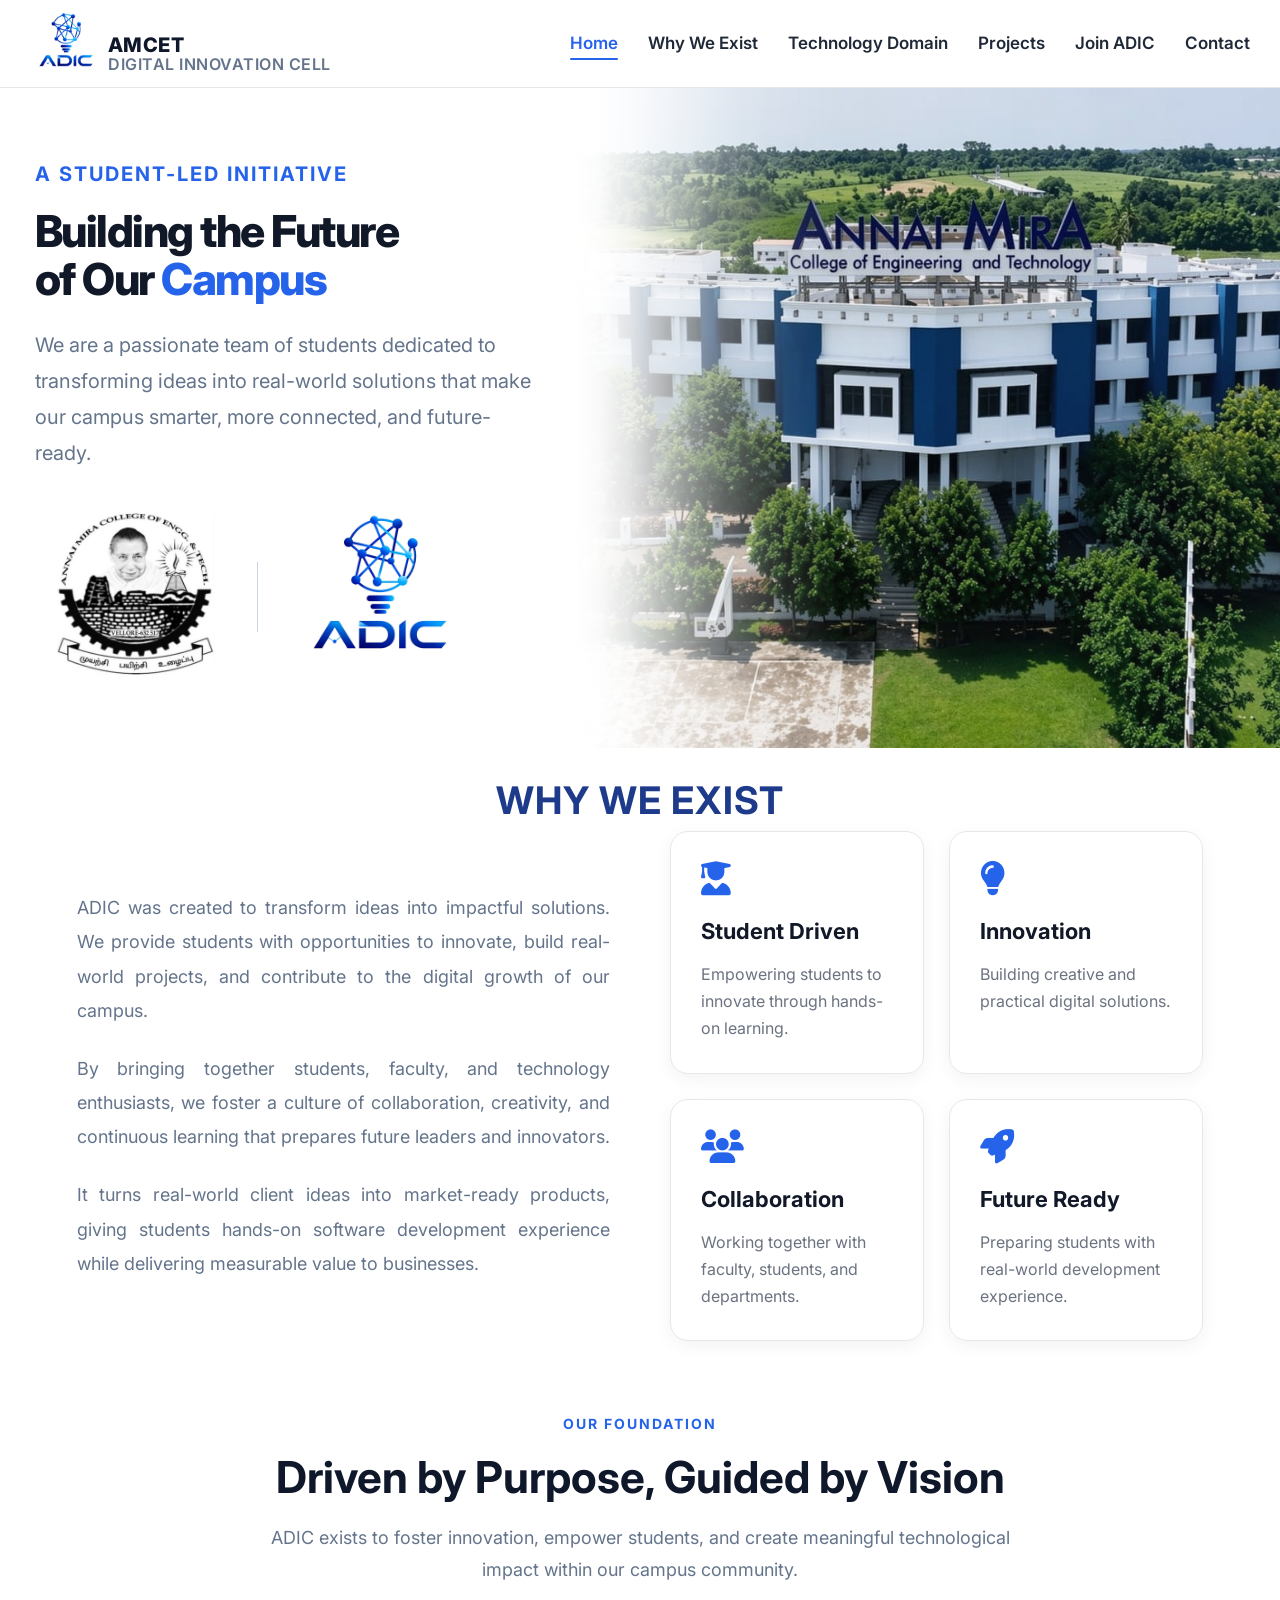
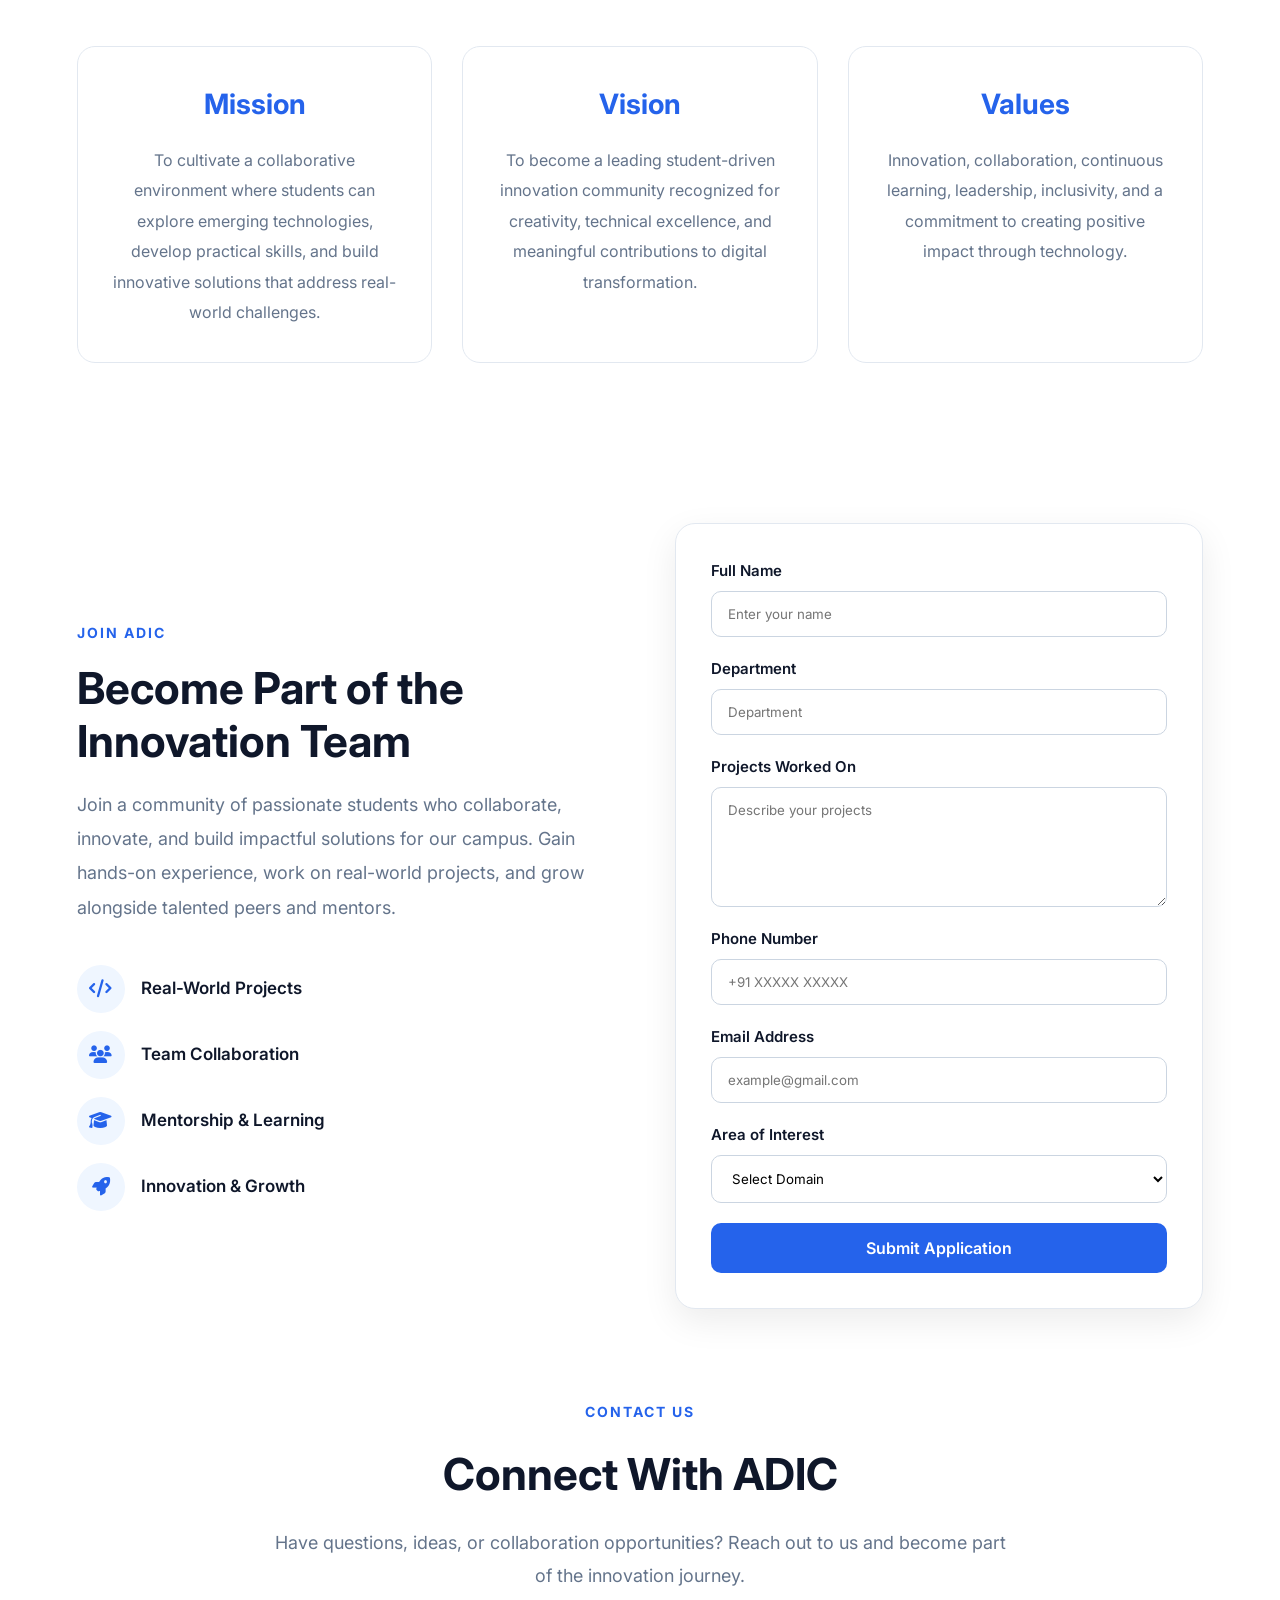
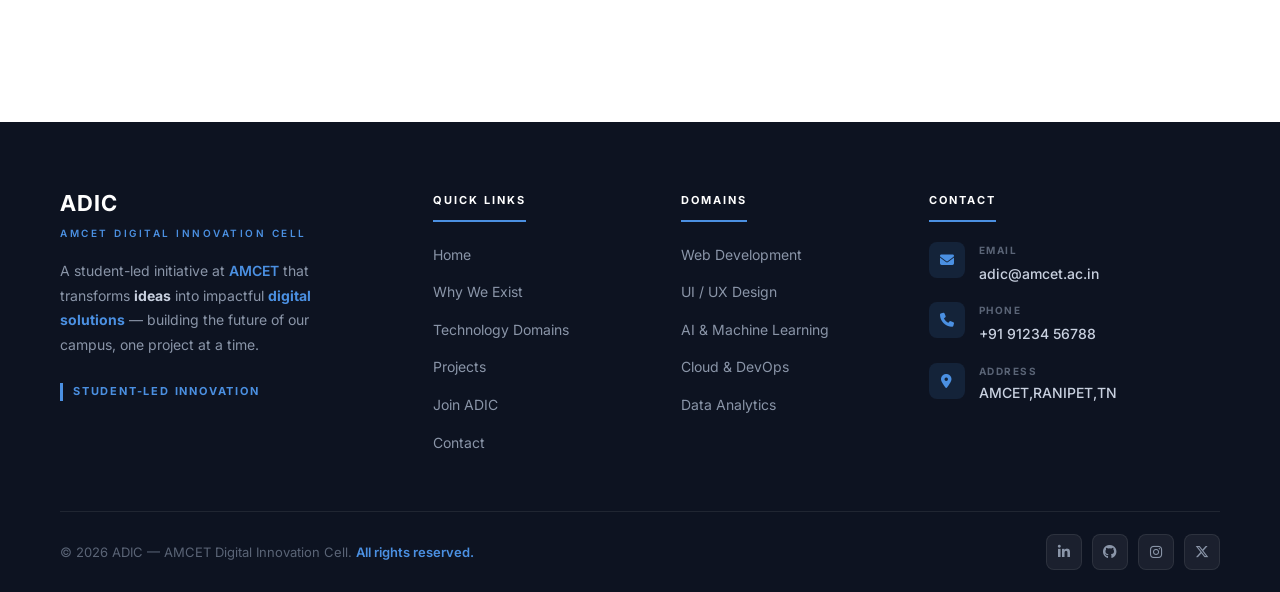
==== commit ac58a067: "Update index.html" ====
--- a/index.html
+++ b/index.html
@@ -124,9 +124,7 @@
 
                     <img src="assets/amcetlogo.jpeg" alt="AMCET Logo">
 
-                    <p>
-                        AMCET
-                    </p>
+                   
 
                 </div>
 
@@ -138,9 +136,7 @@
 
                     <img src="assets/logo.jpeg" alt="ADIC Logo">
 
-                    <p>
-                        ADIC
-                    </p>
+                   
 
                 </div>
 
@@ -664,4 +660,4 @@
 
 </body>
 
-</html>+</html>
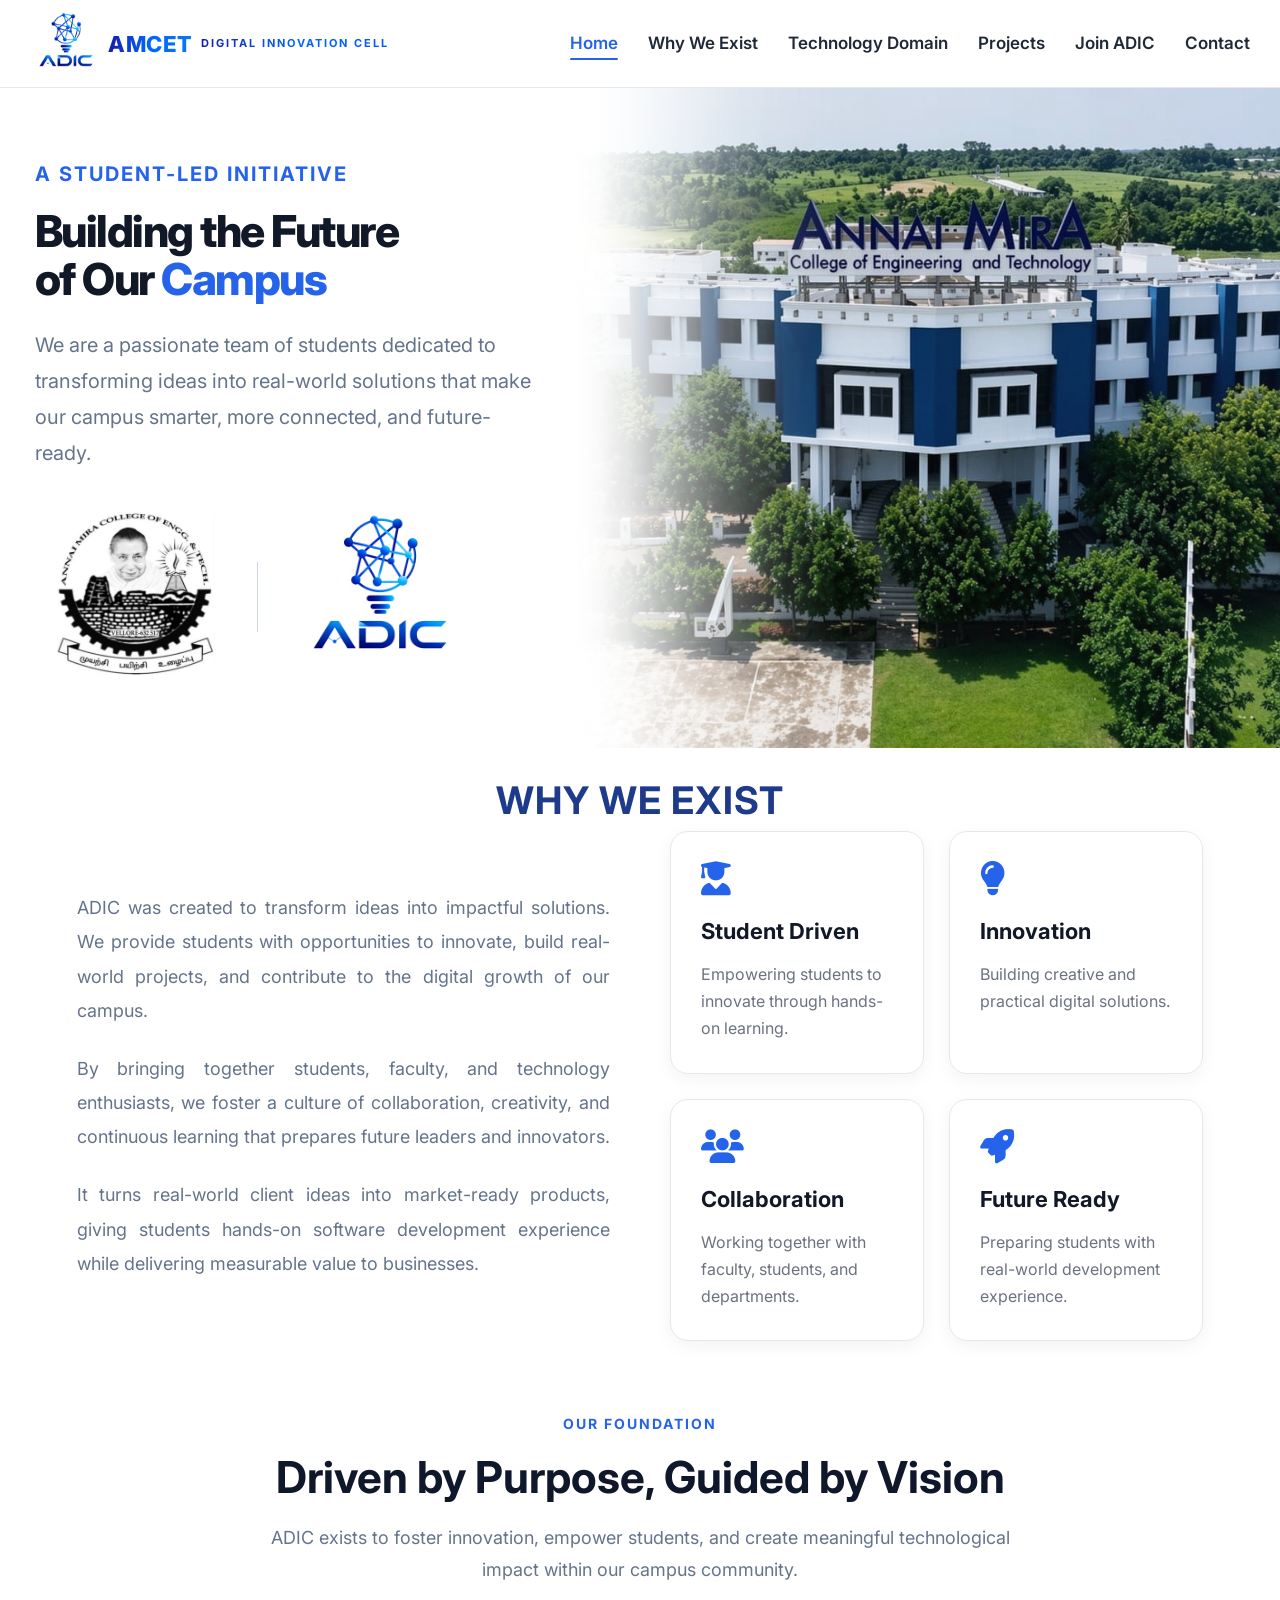
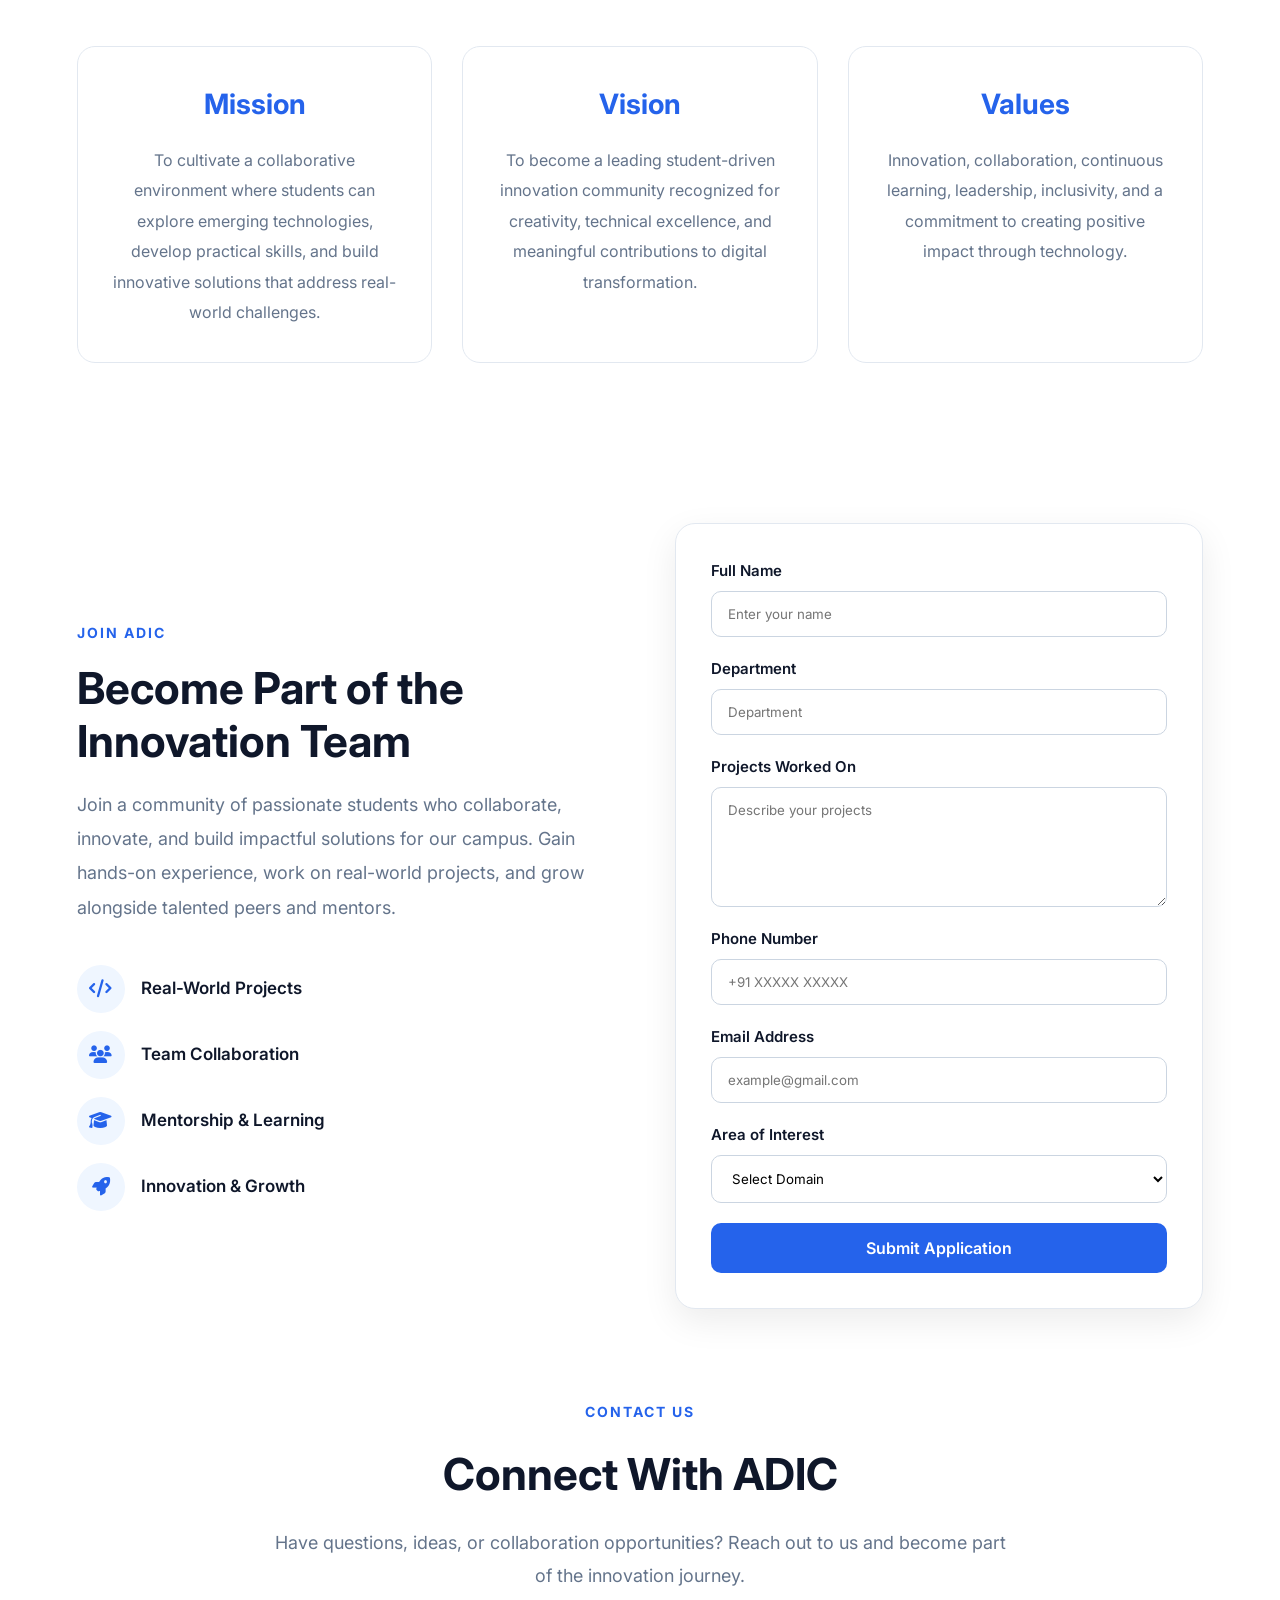
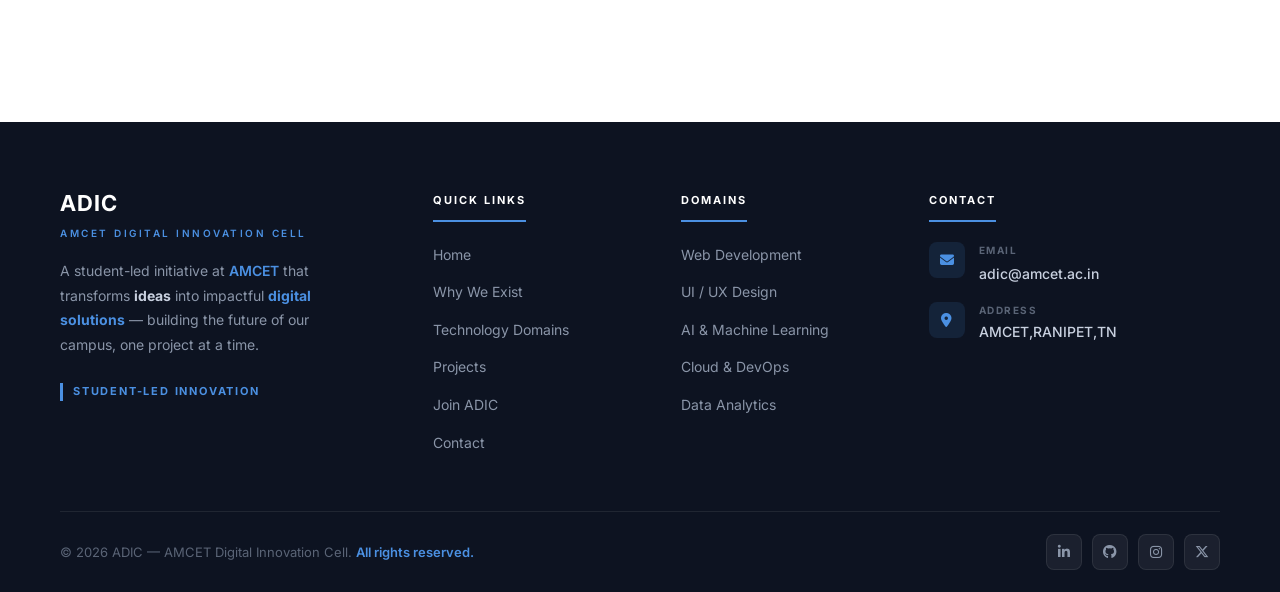
==== commit 5b880e08: "Update landing page logo and styling" ====
--- a/index.html
+++ b/index.html
@@ -124,7 +124,7 @@
 
                     <img src="assets/amcetlogo.jpeg" alt="AMCET Logo">
 
-                   
+
 
                 </div>
 
@@ -136,7 +136,7 @@
 
                     <img src="assets/logo.jpeg" alt="ADIC Logo">
 
-                   
+
 
                 </div>
 
@@ -611,7 +611,7 @@
                         </div>
                     </div>
 
-                    <div class="footer-contact-item">
+                    <!-- <div class="footer-contact-item">
                         <div class="footer-contact-icon">
                             <i class="fas fa-phone"></i>
                         </div>
@@ -619,7 +619,7 @@
                             <span>Phone</span>
                             <a href="tel:+919123456788">+91 91234 56788</a>
                         </div>
-                    </div>
+                    </div> -->
 
                     <div class="footer-contact-item">
                         <div class="footer-contact-icon">
@@ -660,4 +660,4 @@
 
 </body>
 
-</html>
+</html>
--- a/CSS/index.css
+++ b/CSS/index.css
@@ -74,7 +74,7 @@
 
 .logo {
     display: flex;
-    align-items: flex-end;
+    align-items: center;
     gap: 6px;
 
     flex-shrink: 0;
@@ -91,30 +91,37 @@
 
 .logo-text {
     display: flex;
-    flex-direction: column;
-    justify-content: flex-end;
-
-    padding-bottom: 6px;
+    flex-direction: row;
+    align-items: center;
+    justify-content: flex-start;
 
     white-space: nowrap;
+    gap: 8px;
 }
 
 .logo-main {
-    color: #0f172a;
-    font-size: 20px;
+    font-size: 22px;
     font-weight: 800;
-
-    line-height: 1.05;
-    letter-spacing: .4px;
+    line-height: 1;
+    letter-spacing: 0.5px;
+
+    background: linear-gradient(90deg, #1a1aaa 0%, #0066ff 50%, #0679f4 100%);
+    -webkit-background-clip: text;
+    -webkit-text-fill-color: transparent;
+    background-clip: text;
 }
 
 .logo-sub {
-    color: #64748b;
-    font-size: 16px;
-    font-weight: 600;
-
-    line-height: 1.1;
-    letter-spacing: .5px;
+    font-size: 11px;
+    font-weight: 700;
+    line-height: 1;
+    letter-spacing: 2px;
+    text-transform: uppercase;
+
+    background: linear-gradient(90deg, #1a1aaa 0%, #0066ff 50%, #0059ff 100%);
+    -webkit-background-clip: text;
+    -webkit-text-fill-color: transparent;
+    background-clip: text;
 }
 
 
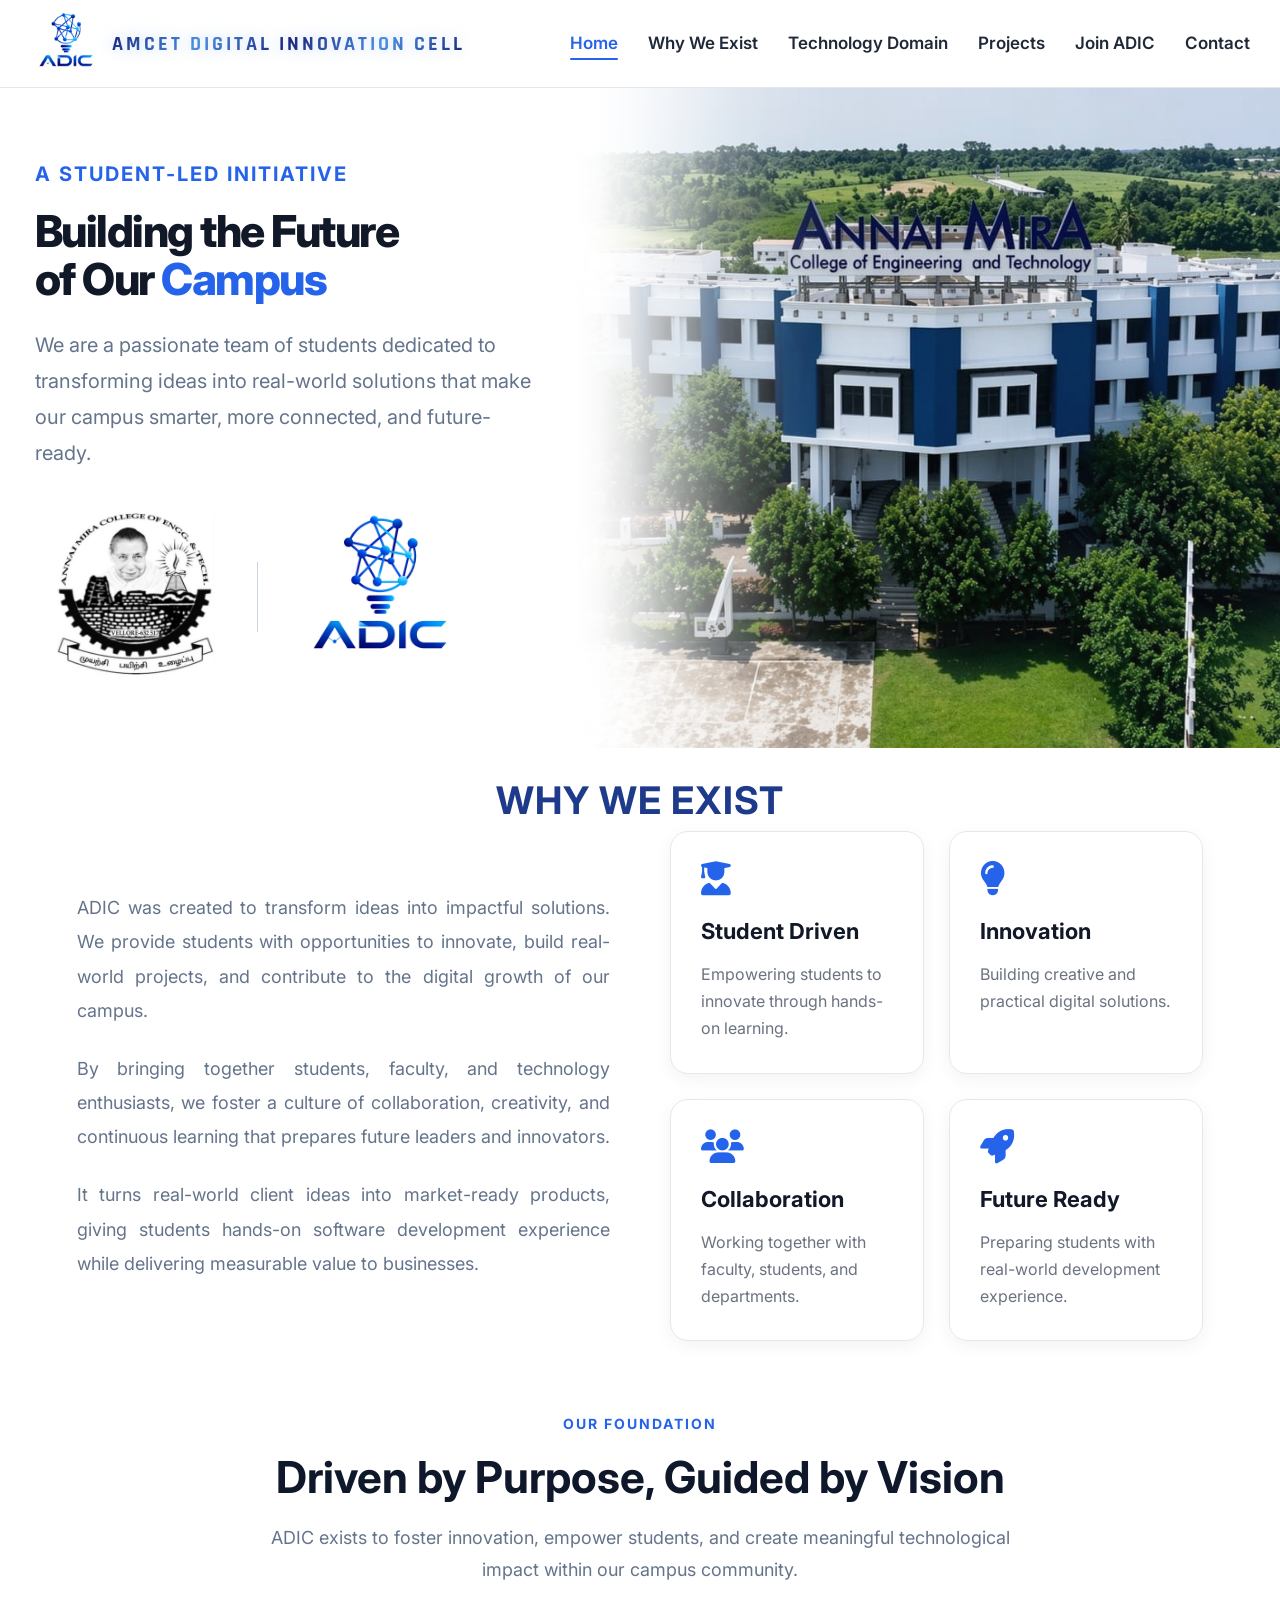
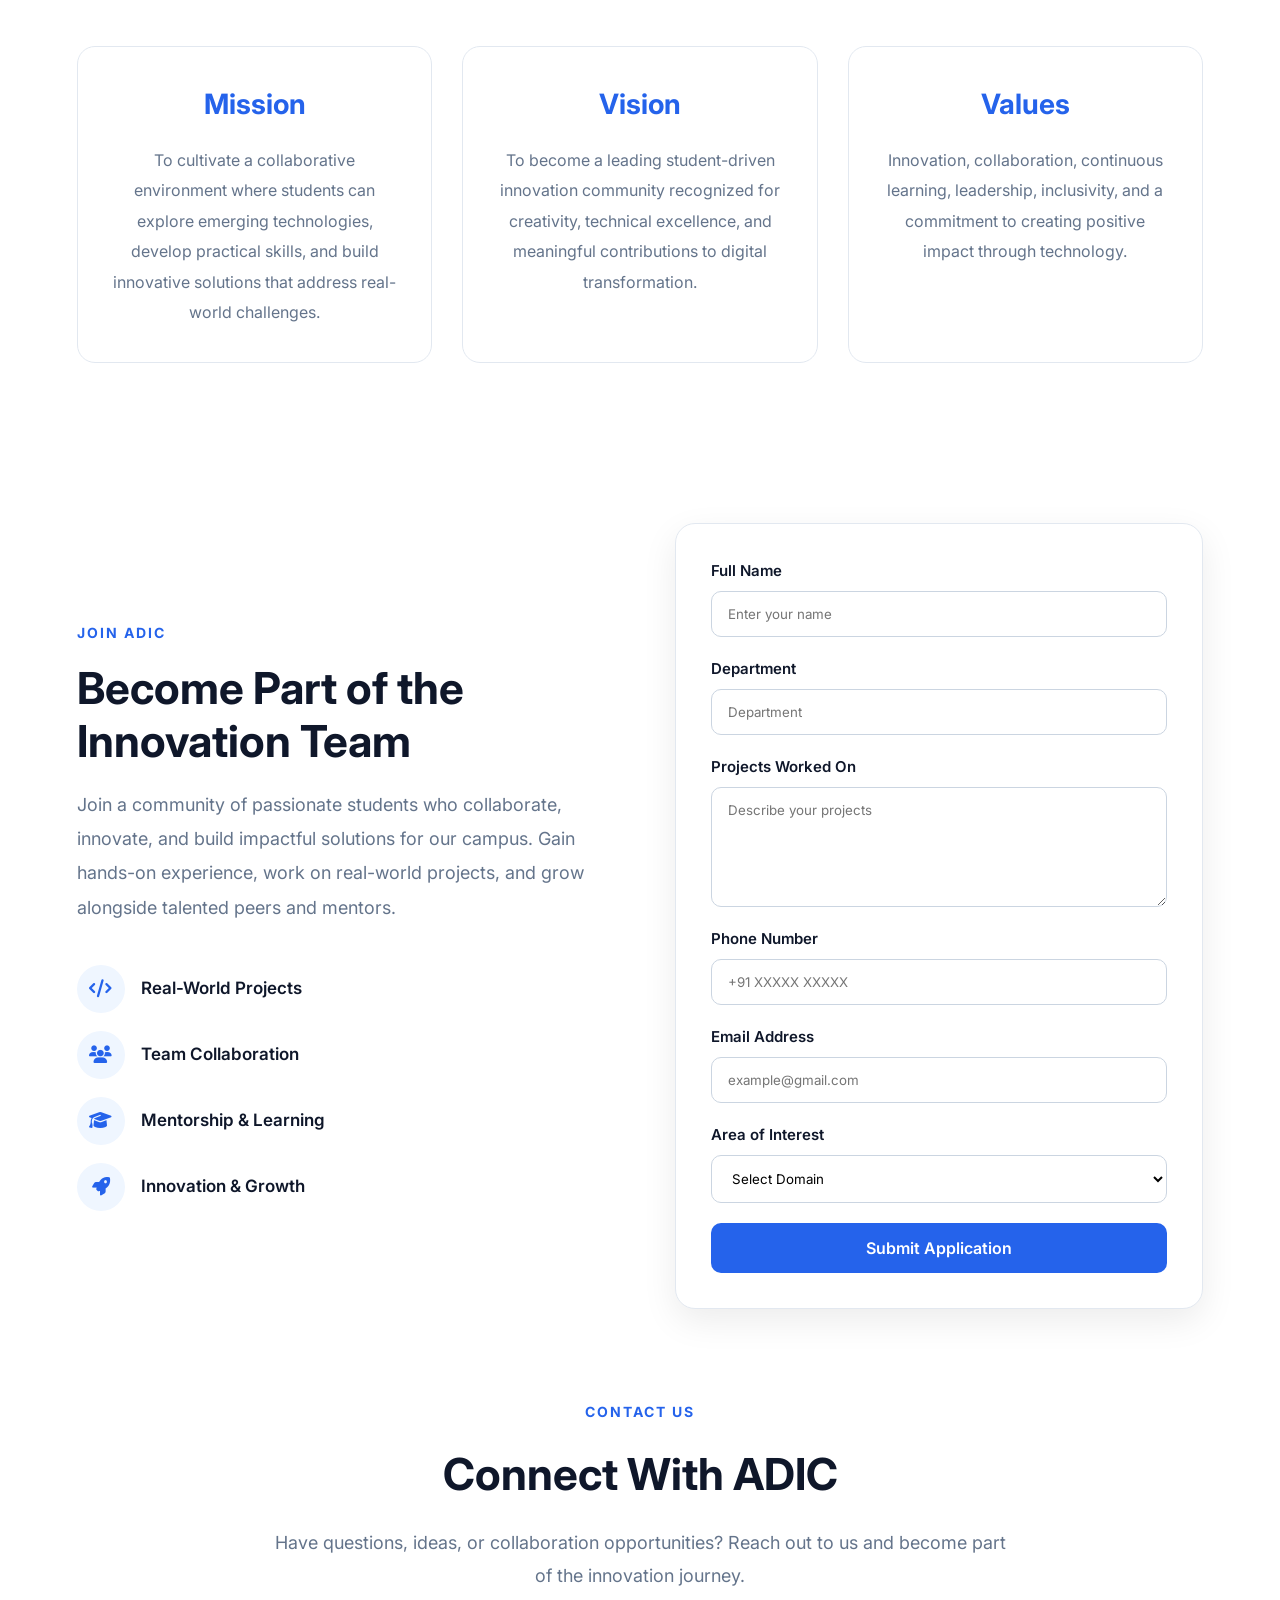
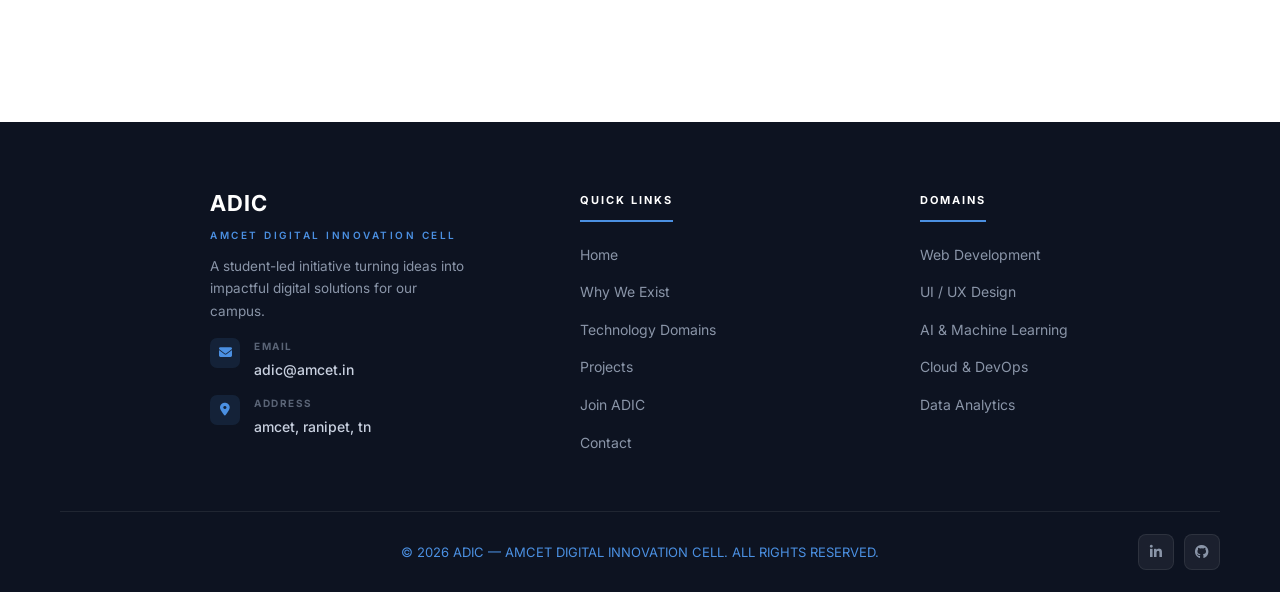
==== commit 7bcc817e: "changes made" ====
--- a/index.html
+++ b/index.html
@@ -5,14 +5,16 @@
     <meta charset="UTF-8">
     <meta name="viewport" content="width=device-width, initial-scale=1.0">
 
-    <title>AMCET Digital Innovation Cell</title>
+    <title>ADIC</title>
 
     <link rel="preconnect" href="https://fonts.googleapis.com">
     <link rel="preconnect" href="https://fonts.gstatic.com" crossorigin>
 
     <link rel="stylesheet" href="https://cdnjs.cloudflare.com/ajax/libs/font-awesome/6.5.2/css/all.min.css">
 
-    <link href="https://fonts.googleapis.com/css2?family=Inter:wght@400;500;600;700;800&display=swap" rel="stylesheet">
+    <link
+        href="https://fonts.googleapis.com/css2?family=Inter:wght@400;500;600;700;800&family=Orbitron:wght@700;800;900&family=Rajdhani:wght@600;700&display=swap"
+        rel="stylesheet">
 
     <link rel="stylesheet" href="CSS/index.css">
 </head>
@@ -32,13 +34,7 @@
 
             <div class="logo-text">
 
-                <span class="logo-main">
-                    AMCET
-                </span>
-
-                <span class="logo-sub">
-                    DIGITAL INNOVATION CELL
-                </span>
+                <span class="logo-main">AMCET DIGITAL INNOVATION CELL</span>
 
             </div>
 
@@ -125,7 +121,6 @@
                     <img src="assets/amcetlogo.jpeg" alt="AMCET Logo">
 
 
-
                 </div>
 
 
@@ -550,10 +545,9 @@
             </p>
 
         </div>
+
+
     </section>
-
-
-
     <footer class="site-footer">
 
         <div class="footer-grid">
@@ -563,12 +557,33 @@
                 <div class="footer-logo-name">ADIC</div>
                 <div class="footer-logo-sub">AMCET Digital Innovation Cell</div>
                 <p>
-                    A student-led initiative at <a href="#">AMCET</a> that
-                    transforms <strong style="color:#c9d1e0;">ideas</strong> into impactful
-                    <strong style="color:#4b90e2;">digital solutions</strong> &mdash;
-                    building the future of our campus, one project at a time.
+                    A student-led initiative turning ideas into impactful digital solutions for our campus.
                 </p>
-                <div class="footer-tagline">Student-Led Innovation</div>
+
+                <div class="footer-contact-list">
+
+                    <div class="footer-contact-item">
+                        <div class="footer-contact-icon">
+                            <i class="fas fa-envelope"></i>
+                        </div>
+                        <div class="footer-contact-info">
+                            <span>Email</span>
+                            <a href="mailto:adic@amcet.in">adic@amcet.in</a>
+                        </div>
+                    </div>
+
+                    <div class="footer-contact-item">
+                        <div class="footer-contact-icon">
+                            <i class="fas fa-location-dot"></i>
+                        </div>
+                        <div class="footer-contact-info">
+                            <span>Address</span>
+                            <a href="https://maps.google.com/?q=Annai+Mira+College+of+Engineering+and+Technology,+Ranipet,+Tamil+Nadu"
+                                target="_blank" rel="noopener noreferrer">amcet, ranipet, tn</a>
+                        </div>
+                    </div>
+
+                </div>
             </div>
 
             <!-- Quick Links -->
@@ -576,9 +591,9 @@
                 <h4>Quick Links</h4>
                 <ul>
                     <li><a href="#">Home</a></li>
-                    <li><a href="#why">Why We Exist</a></li>
-                    <li><a href="#domains">Technology Domains</a></li>
-                    <li><a href="#projects">Projects</a></li>
+                    <li><a href="#vision">Why We Exist</a></li>
+                    <li><a href="domains.html">Technology Domains</a></li>
+                    <li><a href="Projects.html">Projects</a></li>
                     <li><a href="#join">Join ADIC</a></li>
                     <li><a href="#contact">Contact</a></li>
                 </ul>
@@ -596,68 +611,27 @@
                 </ul>
             </div>
 
-            <!-- Contact -->
-            <div class="footer-col">
-                <h4>Contact</h4>
-                <div class="footer-contact-list">
-
-                    <div class="footer-contact-item">
-                        <div class="footer-contact-icon">
-                            <i class="fas fa-envelope"></i>
-                        </div>
-                        <div class="footer-contact-info">
-                            <span>Email</span>
-                            <a href="mailto:adic@amcet.ac.in">adic@amcet.ac.in</a>
-                        </div>
-                    </div>
-
-                    <!-- <div class="footer-contact-item">
-                        <div class="footer-contact-icon">
-                            <i class="fas fa-phone"></i>
-                        </div>
-                        <div class="footer-contact-info">
-                            <span>Phone</span>
-                            <a href="tel:+919123456788">+91 91234 56788</a>
-                        </div>
-                    </div> -->
-
-                    <div class="footer-contact-item">
-                        <div class="footer-contact-icon">
-                            <i class="fas fa-location-dot"></i>
-                        </div>
-                        <div class="footer-contact-info">
-                            <span>Address</span>
-                            <p>AMCET,RANIPET,TN </p>
-                        </div>
-                    </div>
-
-                </div>
-            </div>
-
-        </div>
-
-        <!-- Bottom bar -->
+
+
+        </div>
+
+
         <div class="footer-bottom">
-            <p>&copy; 2026 ADIC &mdash; AMCET Digital Innovation Cell. <span>All rights reserved.</span></p>
+            <p>&copy; 2026 ADIC &mdash; AMCET DIGITAL INNOVATION CELL. <span>ALL RIGHTS RESERVED.</span></p>
             <div class="footer-socials">
                 <a href="https://linkedin.com" target="_blank" rel="noopener noreferrer" title="LinkedIn">
                     <i class="fab fa-linkedin-in"></i>
                 </a>
-                <a href="https://github.com" target="_blank" rel="noopener noreferrer" title="GitHub">
+                <a href="https://github.com/Amcet-Digital-Innovation-Cell" target="_blank" rel="noopener noreferrer"
+                    title="GitHub">
                     <i class="fab fa-github"></i>
                 </a>
-                <a href="https://instagram.com" target="_blank" rel="noopener noreferrer" title="Instagram">
-                    <i class="fab fa-instagram"></i>
-                </a>
-                <a href="https://twitter.com" target="_blank" rel="noopener noreferrer" title="X / Twitter">
-                    <i class="fab fa-x-twitter"></i>
-                </a>
+
             </div>
         </div>
 
     </footer>
 
-
 </body>
 
 </html>
--- a/CSS/index.css
+++ b/CSS/index.css
@@ -75,7 +75,7 @@
 .logo {
     display: flex;
     align-items: center;
-    gap: 6px;
+    gap: 10px;
 
     flex-shrink: 0;
     margin-right: 25px;
@@ -93,36 +93,32 @@
     display: flex;
     flex-direction: row;
     align-items: center;
-    justify-content: flex-start;
 
     white-space: nowrap;
-    gap: 8px;
 }
 
 .logo-main {
-    font-size: 22px;
-    font-weight: 800;
+    font-family: 'Rajdhani', sans-serif;
+    font-size: 20px;
+    font-weight: 1000;
     line-height: 1;
-    letter-spacing: 0.5px;
-
-    background: linear-gradient(90deg, #1a1aaa 0%, #0066ff 50%, #0679f4 100%);
+    letter-spacing: 3px;
+    text-transform: uppercase;
+
+    background: linear-gradient(130deg,
+            #1c2680 0%,
+            #4b90e2 25%,
+            #1c2680 50%,
+            #4b90e2 75%,
+            #1c2680 100%);
     -webkit-background-clip: text;
     -webkit-text-fill-color: transparent;
     background-clip: text;
-}
-
-.logo-sub {
-    font-size: 11px;
-    font-weight: 700;
-    line-height: 1;
-    letter-spacing: 2px;
-    text-transform: uppercase;
-
-    background: linear-gradient(90deg, #1a1aaa 0%, #0066ff 50%, #0059ff 100%);
-    -webkit-background-clip: text;
-    -webkit-text-fill-color: transparent;
-    background-clip: text;
-}
+
+    filter: drop-shadow(0 0 8px rgba(75, 144, 226, 0.35));
+}
+
+
 
 
 /* =========================================================
@@ -1869,19 +1865,23 @@
 
 .footer-grid {
     display: grid;
-    grid-template-columns: 1.6fr 1fr 1fr 1.4fr;
+    grid-template-columns: 1.6fr 1fr 1fr;
     gap: 40px;
     padding-bottom: 56px;
     border-bottom: 1px solid rgba(255, 255, 255, 0.08);
 }
 
 /* Brand column */
+.footer-brand {
+    padding-left: 150px;
+}
+
 .footer-brand .footer-logo-name {
     font-size: 22px;
     font-weight: 700;
     color: #ffffff;
     letter-spacing: 1px;
-    margin-bottom: 4px;
+    margin-bottom: 6px;
 }
 
 .footer-brand .footer-logo-sub {
@@ -1890,15 +1890,15 @@
     letter-spacing: 2.5px;
     color: #4b90e2;
     text-transform: uppercase;
-    margin-bottom: 18px;
+    margin-bottom: 12px;
 }
 
 .footer-brand p {
-    font-size: 14px;
-    line-height: 1.75;
+    font-size: 13.5px;
+    line-height: 1.65;
     color: #8a95a8;
-    max-width: 270px;
-    margin-bottom: 20px;
+    max-width: 260px;
+    margin-bottom: 16px;
 }
 
 .footer-brand p a {
@@ -1959,7 +1959,7 @@
 .footer-contact-list {
     display: flex;
     flex-direction: column;
-    gap: 16px;
+    gap: 12px;
 }
 
 .footer-contact-item {
@@ -1969,16 +1969,16 @@
 }
 
 .footer-contact-icon {
-    width: 36px;
-    height: 36px;
-    min-width: 36px;
+    width: 30px;
+    height: 30px;
+    min-width: 30px;
     background: rgba(75, 144, 226, 0.12);
-    border-radius: 8px;
+    border-radius: 7px;
     display: flex;
     align-items: center;
     justify-content: center;
     color: #4b90e2;
-    font-size: 14px;
+    font-size: 13px;
 }
 
 .footer-contact-info span {
@@ -2004,20 +2004,26 @@
 
 /* Bottom bar */
 .footer-bottom {
+    position: relative;
     display: flex;
     align-items: center;
-    justify-content: space-between;
+    justify-content: flex-end;
     padding: 22px 0;
 }
 
 .footer-bottom p {
+    position: absolute;
+    left: 50%;
+    transform: translateX(-50%);
     font-size: 13px;
-    color: #5a6476;
+    color: #4b90e2;
+    text-align: center;
+    white-space: nowrap;
 }
 
 .footer-bottom p span {
     color: #4b90e2;
-    font-weight: 600;
+
 }
 
 .footer-socials {
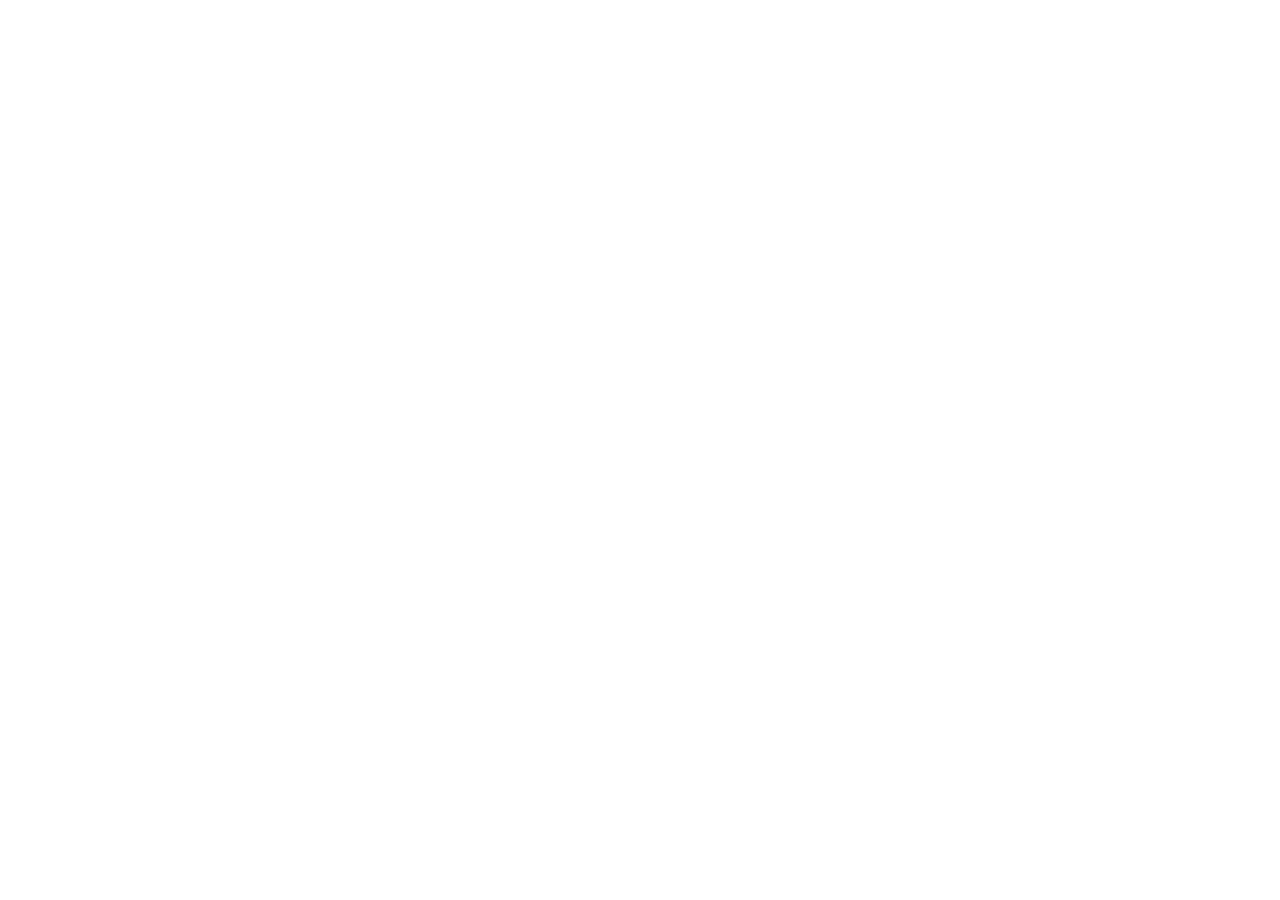
==== commit 32afe9d9: "Refine typography, spacing, responsive layout, and fixed navbar" ====
--- a/index.html
+++ b/index.html
@@ -1,637 +1,40 @@
-<!DOCTYPE html>
-<html lang="en">
+<!doctype html>
+<html lang="en" style="color-scheme: light;">
+  <head>
+    <meta charset="UTF-8" />
 
-<head>
-    <meta charset="UTF-8">
-    <meta name="viewport" content="width=device-width, initial-scale=1.0">
+    <link rel="icon" type="image/jpeg" href="/adic-logo.jpeg" />
 
-    <title>ADIC</title>
+    <meta name="color-scheme" content="light" />
+    <meta name="supported-color-schemes" content="light" />
+    <meta name="theme-color" content="#ffffff" />
 
-    <link rel="preconnect" href="https://fonts.googleapis.com">
-    <link rel="preconnect" href="https://fonts.gstatic.com" crossorigin>
+    <meta
+      name="viewport"
+      content="width=device-width, initial-scale=1.0, maximum-scale=5.0"
+    />
 
-    <link rel="stylesheet" href="https://cdnjs.cloudflare.com/ajax/libs/font-awesome/6.5.2/css/all.min.css">
+    <title>ADIC — AMCET Digital Innovation Cell</title>
+
+    <link rel="preconnect" href="https://fonts.googleapis.com" />
+    <link
+      rel="preconnect"
+      href="https://fonts.gstatic.com"
+      crossorigin
+    />
 
     <link
-        href="https://fonts.googleapis.com/css2?family=Inter:wght@400;500;600;700;800&family=Orbitron:wght@700;800;900&family=Rajdhani:wght@600;700&display=swap"
-        rel="stylesheet">
+      href="https://fonts.googleapis.com/css2?family=Inter:wght@300;400;500;600;700;800;900&display=swap"
+      rel="stylesheet"
+    />
+  </head>
 
-    <link rel="stylesheet" href="CSS/index.css">
-</head>
+  <body>
+    <div id="root"></div>
 
-
-<body>
-
-    <!-- =========================================================
-         NAVBAR
-    ========================================================= -->
-
-    <nav class="navbar">
-
-        <div class="logo">
-
-            <img src="assets/logo.jpeg" alt="ADIC Logo" class="adic-logo">
-
-            <div class="logo-text">
-
-                <span class="logo-main">AMCET DIGITAL INNOVATION CELL</span>
-
-            </div>
-
-        </div>
-
-
-        <ul class="nav-links">
-
-            <li>
-                <a href="#home" class="active">
-                    Home
-                </a>
-            </li>
-
-            <li>
-                <a href="#vision">
-                    Why We Exist
-                </a>
-            </li>
-
-            <li>
-                <a href="domains.html">
-                    Technology Domain
-                </a>
-            </li>
-
-            <li>
-                <a href="Projects.html">
-                    Projects
-                </a>
-            </li>
-
-            <li>
-                <a href="#join">
-                    Join ADIC
-                </a>
-            </li>
-
-            <li>
-                <a href="#contact">
-                    Contact
-                </a>
-            </li>
-
-        </ul>
-
-    </nav>
-
-
-    <!-- =========================================================
-         HERO
-    ========================================================= -->
-
-    <section class="hero" id="home">
-
-        <!-- LEFT CONTENT -->
-
-        <div class="hero-copy">
-
-            <div class="eyebrow">
-                A STUDENT-LED INITIATIVE
-            </div>
-
-            <h1>
-                Building the Future
-                <br>
-                of Our
-                <span class="blue">Campus</span>
-            </h1>
-
-            <p>
-                We are a passionate team of students dedicated to
-                transforming ideas into real-world solutions that
-                make our campus smarter, more connected, and future-ready.
-            </p>
-
-
-            <!-- AMCET + ADIC -->
-
-            <div class="logo-partnership">
-
-                <div class="institution-logo">
-
-                    <img src="assets/amcetlogo.jpeg" alt="AMCET Logo">
-
-
-                </div>
-
-
-                <div class="logo-divider"></div>
-
-
-                <div class="institution-logo">
-
-                    <img src="assets/logo.jpeg" alt="ADIC Logo">
-
-
-
-                </div>
-
-            </div>
-
-        </div>
-
-
-        <!-- RIGHT IMAGE -->
-
-        <div class="hero-image">
-
-            <img src="assets/building.jpeg" alt="AMCET Campus">
-
-        </div>
-
-    </section>
-
-
-    <!-- =========================================================
-         WHY WE EXIST
-    ========================================================= -->
-
-    <section class="why-exist" id="vision">
-
-        <div class="section-title">
-
-            <p>
-                WHY WE EXIST
-            </p>
-
-        </div>
-
-
-        <div class="why-container">
-
-            <div class="why-content">
-
-                <p>
-                    ADIC was created to transform ideas into impactful solutions.
-                    We provide students with opportunities to innovate, build real-world
-                    projects, and contribute to the digital growth of our campus.
-                </p>
-
-                <p>
-                    By bringing together students, faculty, and technology enthusiasts,
-                    we foster a culture of collaboration, creativity, and continuous
-                    learning that prepares future leaders and innovators.
-                </p>
-
-                <p>
-                    It turns real-world client ideas into market-ready products,
-                    giving students hands-on software development experience while
-                    delivering measurable value to businesses.
-                </p>
-
-            </div>
-
-
-            <div class="why-cards">
-
-                <div class="card">
-
-                    <i class="fa-solid fa-user-graduate"></i>
-
-                    <h3>
-                        Student Driven
-                    </h3>
-
-                    <p>
-                        Empowering students to innovate through hands-on learning.
-                    </p>
-
-                </div>
-
-
-                <div class="card">
-
-                    <i class="fa-solid fa-lightbulb"></i>
-
-                    <h3>
-                        Innovation
-                    </h3>
-
-                    <p>
-                        Building creative and practical digital solutions.
-                    </p>
-
-                </div>
-
-
-                <div class="card">
-
-                    <i class="fa-solid fa-users"></i>
-
-                    <h3>
-                        Collaboration
-                    </h3>
-
-                    <p>
-                        Working together with faculty, students, and departments.
-                    </p>
-
-                </div>
-
-
-                <div class="card">
-
-                    <i class="fa-solid fa-rocket"></i>
-
-                    <h3>
-                        Future Ready
-                    </h3>
-
-                    <p>
-                        Preparing students with real-world development experience.
-                    </p>
-
-                </div>
-
-            </div>
-
-        </div>
-
-    </section>
-
-
-    <!-- =========================================================
-         PURPOSE
-    ========================================================= -->
-
-    <section class="purpose-section" id="purpose">
-
-        <div class="purpose-header">
-
-            <span>
-                OUR FOUNDATION
-            </span>
-
-            <h2>
-                Driven by Purpose, Guided by Vision
-            </h2>
-
-            <p>
-                ADIC exists to foster innovation, empower students,
-                and create meaningful technological impact within
-                our campus community.
-            </p>
-
-        </div>
-
-
-        <div class="purpose-content">
-
-            <div class="purpose-item">
-
-                <h3>
-                    Mission
-                </h3>
-
-                <p>
-                    To cultivate a collaborative environment where
-                    students can explore emerging technologies,
-                    develop practical skills, and build innovative
-                    solutions that address real-world challenges.
-                </p>
-
-            </div>
-
-
-            <div class="purpose-item">
-
-                <h3>
-                    Vision
-                </h3>
-
-                <p>
-                    To become a leading student-driven innovation
-                    community recognized for creativity, technical
-                    excellence, and meaningful contributions to
-                    digital transformation.
-                </p>
-
-            </div>
-
-
-            <div class="purpose-item">
-
-                <h3>
-                    Values
-                </h3>
-
-                <p>
-                    Innovation, collaboration, continuous learning,
-                    leadership, inclusivity, and a commitment to
-                    creating positive impact through technology.
-                </p>
-
-            </div>
-
-        </div>
-
-    </section>
-
-
-    <!-- =========================================================
-         JOIN ADIC
-    ========================================================= -->
-
-    <section class="join-adic" id="join">
-
-        <div class="join-left">
-
-            <span class="join-tag">
-                JOIN ADIC
-            </span>
-
-            <h2>
-                Become Part of the Innovation Team
-            </h2>
-
-            <p>
-                Join a community of passionate students who collaborate,
-                innovate, and build impactful solutions for our campus.
-                Gain hands-on experience, work on real-world projects,
-                and grow alongside talented peers and mentors.
-            </p>
-
-
-            <div class="join-benefits">
-
-                <div class="benefit">
-
-                    <i class="fa-solid fa-code"></i>
-
-                    <span>
-                        Real-World Projects
-                    </span>
-
-                </div>
-
-
-                <div class="benefit">
-
-                    <i class="fa-solid fa-users"></i>
-
-                    <span>
-                        Team Collaboration
-                    </span>
-
-                </div>
-
-
-                <div class="benefit">
-
-                    <i class="fa-solid fa-graduation-cap"></i>
-
-                    <span>
-                        Mentorship & Learning
-                    </span>
-
-                </div>
-
-
-                <div class="benefit">
-
-                    <i class="fa-solid fa-rocket"></i>
-
-                    <span>
-                        Innovation & Growth
-                    </span>
-
-                </div>
-
-            </div>
-
-        </div>
-
-
-        <div class="join-right">
-
-            <form class="join-form" action="https://formsubmit.co/monikagopi3@gmail.com" method="POST">
-
-                <input type="hidden" name="_captcha" value="false">
-
-                <input type="hidden" name="_next" value="https://developer13amcet.github.io/ADIC-Landing-page/">
-
-
-                <div class="input-group">
-
-                    <label>
-                        Full Name
-                    </label>
-
-                    <input type="text" name="Full name" placeholder="Enter your name">
-
-                </div>
-
-
-                <div class="input-group">
-
-                    <label>
-                        Department
-                    </label>
-
-                    <input type="text" name="Department" placeholder="Department">
-
-                </div>
-
-
-                <div class="input-group">
-
-                    <label>
-                        Projects Worked On
-                    </label>
-
-                    <textarea rows="4" name="projects worked on" placeholder="Describe your projects"></textarea>
-
-                </div>
-
-
-                <div class="input-group">
-
-                    <label>
-                        Phone Number
-                    </label>
-
-                    <input type="tel" name="Phone number" placeholder="+91 XXXXX XXXXX">
-
-                </div>
-
-
-                <div class="input-group">
-
-                    <label>
-                        Email Address
-                    </label>
-
-                    <input type="email" name="Email" placeholder="example@gmail.com">
-
-                </div>
-
-
-                <div class="input-group">
-
-                    <label>
-                        Area of Interest
-                    </label>
-
-                    <select name="Area of interest">
-
-                        <option>
-                            Select Domain
-                        </option>
-
-                        <option>
-                            Web Development
-                        </option>
-
-                        <option>
-                            UI/UX Design
-                        </option>
-
-                        <option>
-                            Cloud & DevOps
-                        </option>
-
-                        <option>
-                            Data Analytics
-                        </option>
-
-                        <option>
-                            AI & Machine Learning
-                        </option>
-
-                    </select>
-
-                </div>
-
-
-                <button type="submit" class="join-btn">
-                    Submit Application
-                </button>
-
-            </form>
-
-        </div>
-
-    </section>
-
-
-    <!-- =========================================================
-         CONTACT
-    ========================================================= -->
-
-    <section class="contact-section" id="contact">
-
-        <div class="contact-header">
-
-            <span>
-                CONTACT US
-            </span>
-
-            <h2>
-                Connect With ADIC
-            </h2>
-
-            <p>
-                Have questions, ideas, or collaboration opportunities?
-                Reach out to us and become part of the innovation journey.
-            </p>
-
-        </div>
-
-
-    </section>
-    <footer class="site-footer">
-
-        <div class="footer-grid">
-
-            <!-- Brand -->
-            <div class="footer-brand">
-                <div class="footer-logo-name">ADIC</div>
-                <div class="footer-logo-sub">AMCET Digital Innovation Cell</div>
-                <p>
-                    A student-led initiative turning ideas into impactful digital solutions for our campus.
-                </p>
-
-                <div class="footer-contact-list">
-
-                    <div class="footer-contact-item">
-                        <div class="footer-contact-icon">
-                            <i class="fas fa-envelope"></i>
-                        </div>
-                        <div class="footer-contact-info">
-                            <span>Email</span>
-                            <a href="mailto:adic@amcet.in">adic@amcet.in</a>
-                        </div>
-                    </div>
-
-                    <div class="footer-contact-item">
-                        <div class="footer-contact-icon">
-                            <i class="fas fa-location-dot"></i>
-                        </div>
-                        <div class="footer-contact-info">
-                            <span>Address</span>
-                            <a href="https://maps.google.com/?q=Annai+Mira+College+of+Engineering+and+Technology,+Ranipet,+Tamil+Nadu"
-                                target="_blank" rel="noopener noreferrer">amcet, ranipet, tn</a>
-                        </div>
-                    </div>
-
-                </div>
-            </div>
-
-            <!-- Quick Links -->
-            <div class="footer-col">
-                <h4>Quick Links</h4>
-                <ul>
-                    <li><a href="#">Home</a></li>
-                    <li><a href="#vision">Why We Exist</a></li>
-                    <li><a href="domains.html">Technology Domains</a></li>
-                    <li><a href="Projects.html">Projects</a></li>
-                    <li><a href="#join">Join ADIC</a></li>
-                    <li><a href="#contact">Contact</a></li>
-                </ul>
-            </div>
-
-            <!-- Domains -->
-            <div class="footer-col">
-                <h4>Domains</h4>
-                <ul>
-                    <li><a href="#domains">Web Development</a></li>
-                    <li><a href="#domains">UI / UX Design</a></li>
-                    <li><a href="#domains">AI &amp; Machine Learning</a></li>
-                    <li><a href="#domains">Cloud &amp; DevOps</a></li>
-                    <li><a href="#domains">Data Analytics</a></li>
-                </ul>
-            </div>
-
-
-
-        </div>
-
-
-        <div class="footer-bottom">
-            <p>&copy; 2026 ADIC &mdash; AMCET DIGITAL INNOVATION CELL. <span>ALL RIGHTS RESERVED.</span></p>
-            <div class="footer-socials">
-                <a href="https://linkedin.com" target="_blank" rel="noopener noreferrer" title="LinkedIn">
-                    <i class="fab fa-linkedin-in"></i>
-                </a>
-                <a href="https://github.com/Amcet-Digital-Innovation-Cell" target="_blank" rel="noopener noreferrer"
-                    title="GitHub">
-                    <i class="fab fa-github"></i>
-                </a>
-
-            </div>
-        </div>
-
-    </footer>
-
-</body>
-
+    <script
+      type="module"
+      src="/src/main.jsx"
+    ></script>
+  </body>
 </html>
